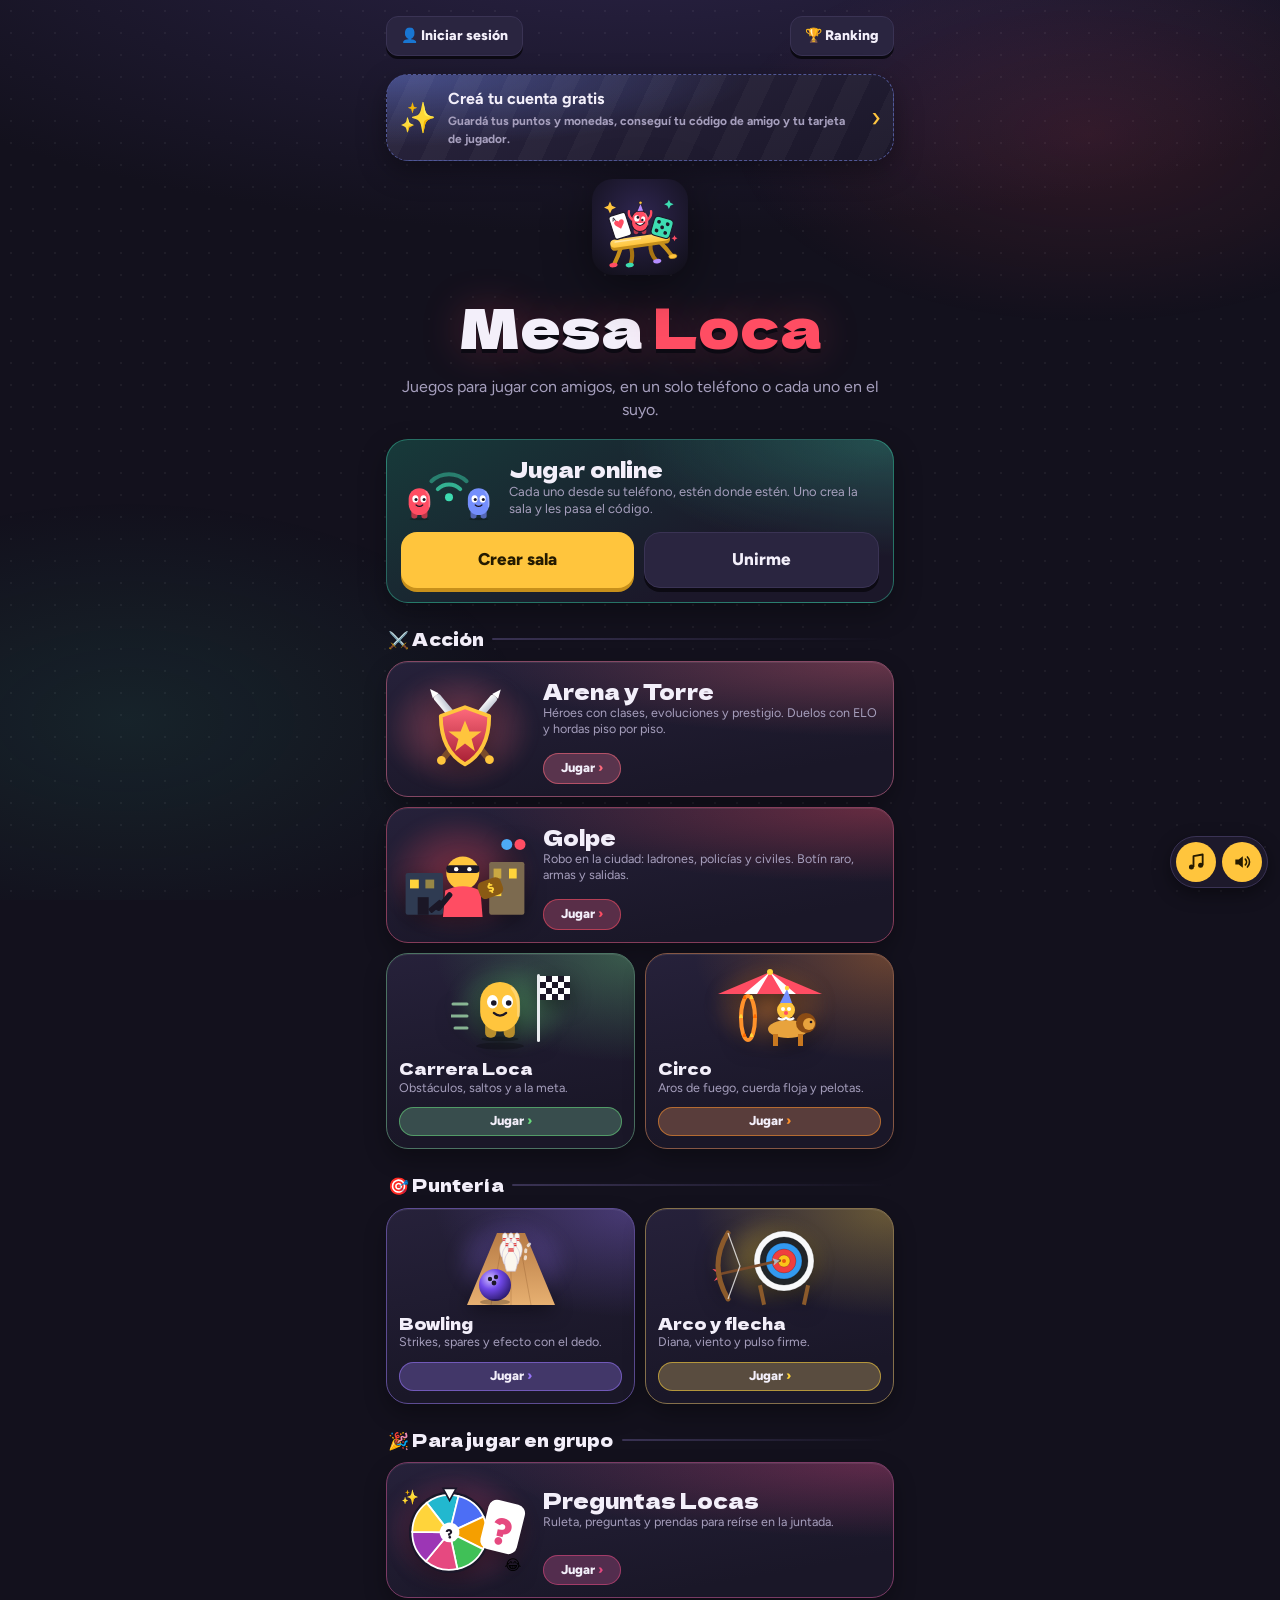
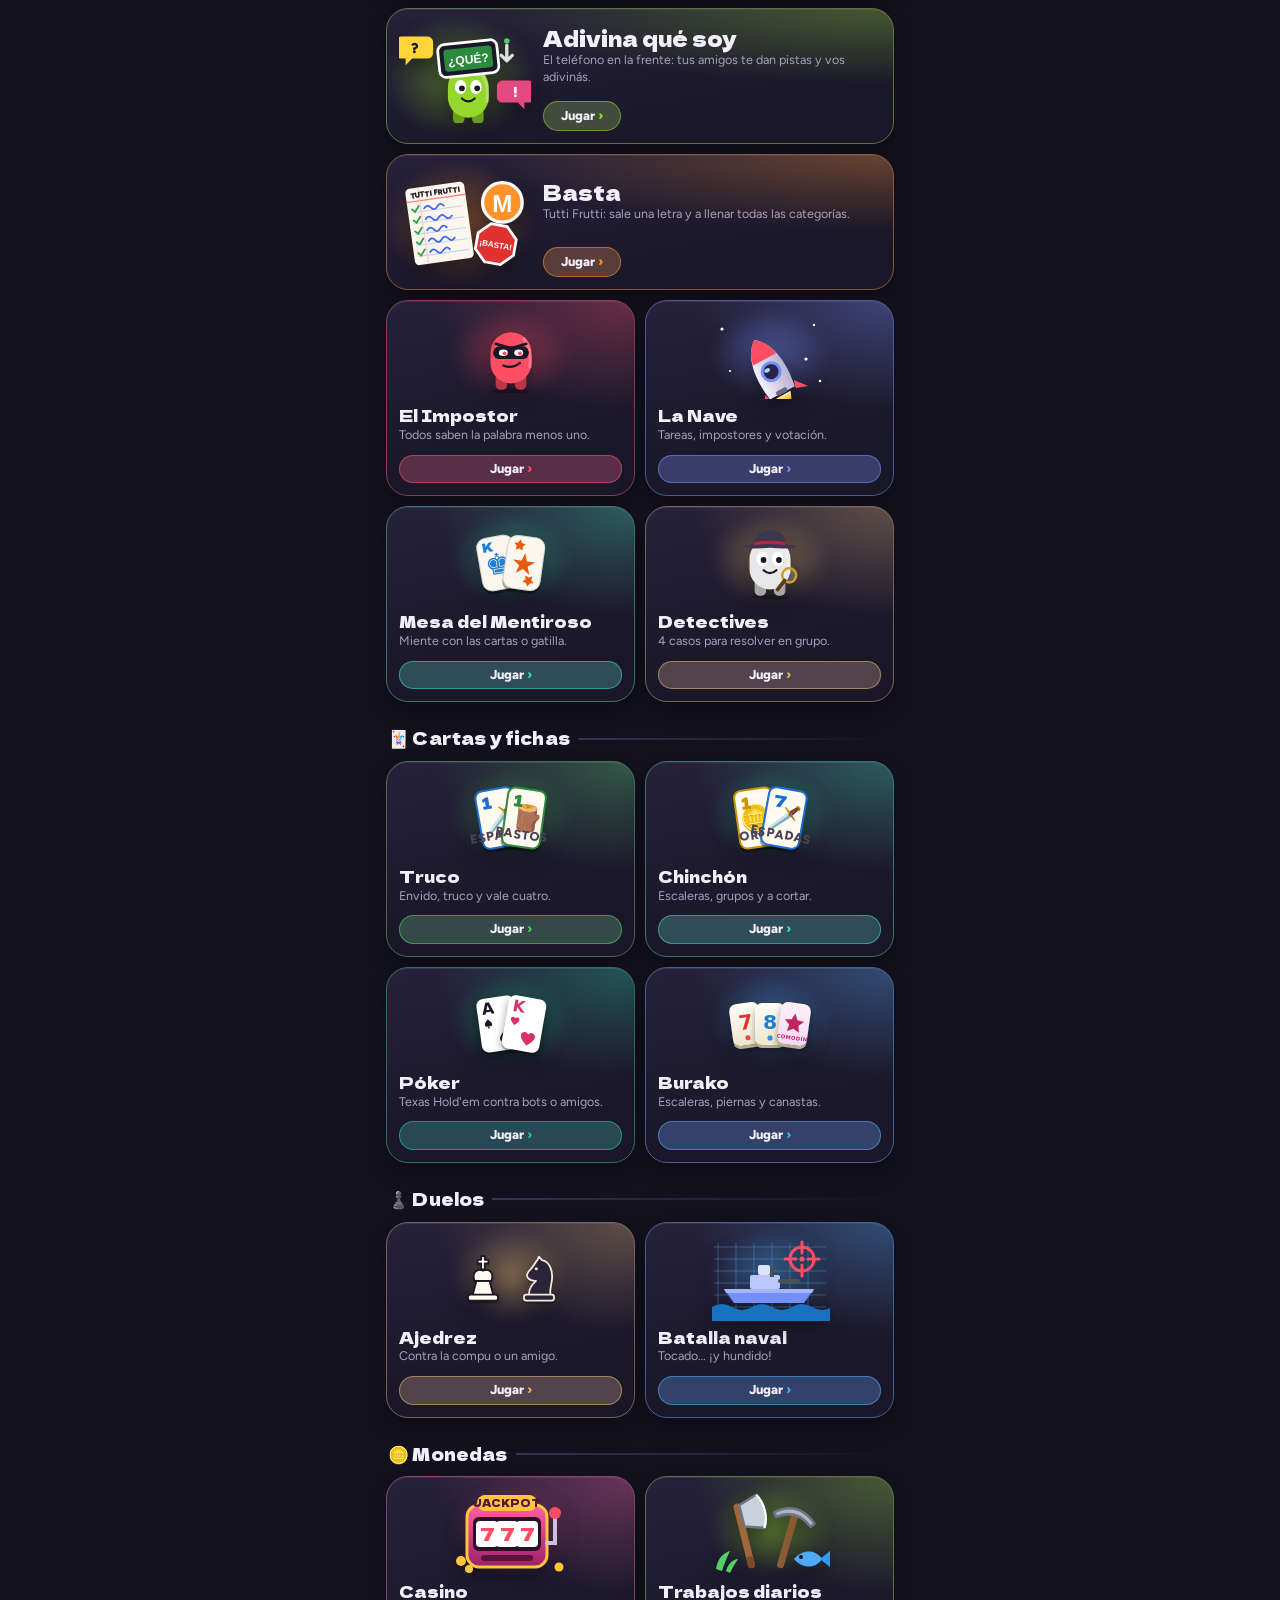
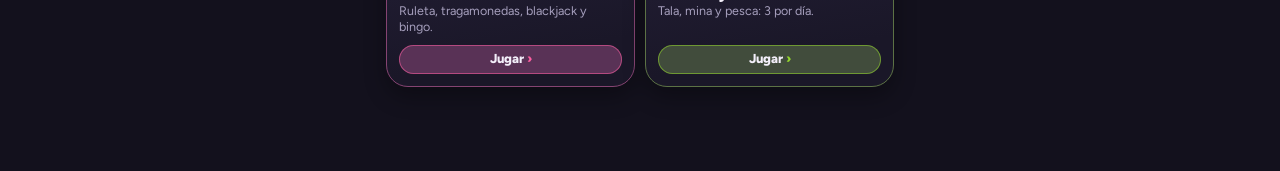
==== index.html @ 7c60718d "Golpe: robo en la ciudad (ladrones, policías y civiles) Nuevo juego de acción visto desde arriba: ci" ====
<!doctype html>
<html lang="es">
<head>
<meta charset="utf-8">
<meta name="viewport" content="width=device-width, initial-scale=1, maximum-scale=1, user-scalable=no, viewport-fit=cover">
<meta name="theme-color" content="#13111d">
<link rel="icon" href="img/icono.svg" type="image/svg+xml">
<link rel="apple-touch-icon" href="img/icono-180.png">
<link rel="manifest" href="manifest.webmanifest">
<meta name="apple-mobile-web-app-capable" content="yes">
<meta name="mobile-web-app-capable" content="yes">
<meta name="apple-mobile-web-app-title" content="Mesa Loca">
<meta name="apple-mobile-web-app-status-bar-style" content="black-translucent">
<meta name="description" content="Mesa Loca: El Impostor, Arena, Chinchón, La Nave, Detectives y más juegos para jugar con amigos en un teléfono o online.">
<meta property="og:title" content="Mesa Loca">
<meta property="og:description" content="Juegos para jugar con amigos, en un teléfono o cada uno en el suyo.">
<meta property="og:image" content="img/logo-vertical.png">
<title>Mesa Loca</title>
<link rel="preconnect" href="https://fonts.googleapis.com">
<link rel="preconnect" href="https://fonts.gstatic.com" crossorigin>
<link rel="stylesheet" href="https://fonts.googleapis.com/css2?family=Dela+Gothic+One&family=Figtree:wght@400;600;800&family=Special+Elite&family=Noto+Color+Emoji&display=swap">
<link rel="stylesheet" href="css/estilo.css?v=2611261">
</head>
<body>
<main class="app" id="app"></main>
<script src="js/vendor/peerjs.min.js?v=2611261"></script>
<script src="js/palabras.js?v=2611261"></script>
<script src="js/arte.js?v=2611261"></script>
<script src="js/menu-arte.js?v=2611261"></script>
<script src="js/app.js?v=2611261"></script>
<script src="js/mente.js?v=2611261"></script>
<script src="js/impostor.js?v=2611261"></script>
<script src="js/mentiroso.js?v=2611261"></script>
<script src="js/casos-data.js?v=2611261"></script>
<script src="js/casos.js?v=2611261"></script>
<script src="js/ajedrez.js?v=2611261"></script>
<script src="js/naval.js?v=2611261"></script>
<script src="js/chinchon.js?v=2611261"></script>
<script src="js/truco.js?v=2611261"></script>
<script src="js/burako.js?v=2611261"></script>
<script src="js/poker.js?v=2611261"></script>
<script src="js/carrera.js?v=2611261"></script>
<script src="js/carrera-pixi.js?v=2611261"></script>
<script src="js/timba.js?v=2611261"></script>
<script src="js/tragamonedas.js?v=2611261"></script>
<script src="js/bingo.js?v=2611261"></script>
<script src="js/blackjack.js?v=2611261"></script>
<script src="js/nave.js?v=2611261"></script>
<script src="js/nave-pixi.js?v=2611261"></script>
<script src="js/tiros.js?v=2611261"></script>
<script src="js/bowling.js?v=2611261"></script>
<script src="js/arco.js?v=2611261"></script>
<script src="js/circo.js?v=2611261"></script>
<script src="js/golpe.js?v=2611261"></script>
<script src="js/golpe-vista.js?v=2611261"></script>
<script src="js/preguntas-data.js?v=2611261"></script>
<script src="js/preguntas.js?v=2611261"></script>
<script src="js/adivina-data.js?v=2611261"></script>
<script src="js/adivina.js?v=2611261"></script>
<script src="js/basta-data.js?v=2611261"></script>
<script src="js/basta.js?v=2611261"></script>
<script src="js/red.js?v=2611261"></script>
<script src="js/bd.js?v=2611261"></script>
<script src="js/cuenta.js?v=2611261"></script>
<script src="js/catalogo.js?v=2611261"></script>
<script src="js/tienda.js?v=2611261"></script>
<script src="js/trabajos.js?v=2611261"></script>
<script src="js/eventos.js?v=2611261"></script>
<script src="js/arena.js?v=2611261"></script>
<script src="js/arena-fx.js?v=2611261"></script>
<script src="js/arena-pixi.js?v=2611261"></script>
<script src="js/heroes.js?v=2611261"></script>
<script src="js/torre.js?v=2611261"></script>
<script src="js/misiones.js?v=2611261"></script>
<script src="js/referidos.js?v=2611261"></script>
<script src="js/social.js?v=2611261"></script>
<script src="js/presencia.js?v=2611261"></script>
<script src="js/avisos.js?v=2611261"></script>
<script src="js/tarjeta.js?v=2611261"></script>
<script src="js/chat.js?v=2611261"></script>
<script src="js/voz.js?v=2611261"></script>
<script src="js/supabase-config.js?v=2611261"></script>
<script src="js/nube.js?v=2611261"></script>
<script src="js/sonido.js?v=2611261"></script>
<script src="js/inicio.js?v=2611261"></script>
</body>
</html>
---- css/estilo.css ----
/* Layout: una columna tipo "mesa de juego" centrada, pensada para el teléfono. Estética nocturna fija (un solo tema a propósito). */
:root {
  --ink: #13111d;
  --card: #1f1b2e;
  --card-2: #2a2540;
  --line: #3a3354;
  --fg: #f3effa;
  --muted: #a69fbd;
  --spot: #ffc53d;
  --spot-ink: #241a00;
  --red: #ff4d63;
  --teal: #3ddcb1;
  --violet: #b48cff;
  --felt: #17372c;
  --felt-line: #2b5a48;
  --paper: #fbf7ee;
  --paper-ink: #1b1726;
  --manila: #ead9a9;
  --manila-ink: #2e2416;
  --cork: #9a6a3c;
  --sello: #c0392b;
  --spot-dark: #c7901b;
  --typewriter: "Special Elite", "Courier New", Courier, monospace;
  --display: "Dela Gothic One", "Arial Black", Impact, "Apple Color Emoji", "Segoe UI Emoji", "Noto Color Emoji", sans-serif;
  --body: "Figtree", system-ui, -apple-system, "Segoe UI", "Apple Color Emoji", "Segoe UI Emoji", "Noto Color Emoji", sans-serif;
  color-scheme: dark;
}
* { box-sizing: border-box; }
[hidden] { display: none !important; }
/* Espacio de la isla dinámica / muesca. En la app instalada el iPhone a veces lo informa en 0 al abrir: --sat-min (js/inicio.js) pone un mínimo */
:root { --sat: max(env(safe-area-inset-top, 0px), var(--sat-min, 0px)); }
html, body { min-height: 100%; }
/* Sin zoom con doble toque (y los toques responden al instante) */
html { touch-action: manipulation; -webkit-text-size-adjust: 100%; text-size-adjust: 100%; }
body {
  margin: 0;
  background: radial-gradient(120% 60% at 50% -10%, #2b2347 0%, var(--ink) 60%) fixed, var(--ink);
  color: var(--fg);
  font-family: var(--body);
  font-size: 16px;
  line-height: 1.45;
  -webkit-tap-highlight-color: transparent;
}
body::before {
  content: ""; position: fixed; inset: 0; z-index: -1; pointer-events: none;
  background:
    radial-gradient(40% 30% at 85% 15%, rgba(255, 77, 99, .12), transparent 70%),
    radial-gradient(45% 35% at 10% 80%, rgba(61, 220, 177, .09), transparent 70%),
    radial-gradient(rgba(255, 255, 255, .05) 1px, transparent 1.4px) 0 0 / 22px 22px;
}
.app.entra > * { animation: entra .35s ease both; }
.app.entra > *:nth-child(2) { animation-delay: .05s; }
@keyframes entra { from { opacity: 0; transform: translateY(10px); } }
.app { max-width: 540px; margin: 0 auto; padding-inline: 16px; padding-top: calc(16px + var(--sat)); padding-bottom: calc(84px + env(safe-area-inset-bottom, 0px)); display: flex; flex-direction: column; gap: 18px; }
header.top { display: flex; align-items: center; justify-content: space-between; gap: 12px; flex-wrap: wrap; }
.logo { display: inline-flex; align-items: center; gap: 8px; font-family: var(--display); font-size: 21px; letter-spacing: .02em; margin: 0; padding: 0; }
.logo img { border-radius: 8px; flex: none; }
.hero-logo { width: 132px; height: 132px; filter: drop-shadow(0 10px 24px rgba(0, 0, 0, .45)); animation: heroSalto 3.2s ease-in-out infinite; }
@keyframes heroSalto { 0%, 100% { transform: translateY(0) rotate(-2deg); } 50% { transform: translateY(-8px) rotate(2deg); } }
@media (prefers-reduced-motion: reduce) { .hero-logo { animation: none; } }
.logo span, .titulo span { color: var(--red); }
.steps { display: flex; gap: 6px; }
.steps i { width: 26px; height: 6px; border-radius: 3px; background: var(--line); }
.steps i.on { background: var(--spot); }
h2 { font-family: var(--display); font-weight: 400; font-size: 27px; line-height: 1.1; margin: 0; text-wrap: balance; }
.sub { color: var(--muted); margin: 6px 0 0; }
.center { text-align: center; }
.label { font-size: 12px; font-weight: 800; letter-spacing: .12em; text-transform: uppercase; color: var(--muted); }
section.screen { display: flex; flex-direction: column; gap: 16px; }
.panel { background: var(--card); border: 1px solid var(--line); border-radius: 18px; padding: 16px; display: flex; flex-direction: column; gap: 12px; }
.panel.center { align-items: center; }
.badge { display: inline-block; font-size: 12px; font-weight: 800; padding: 4px 10px; border-radius: 999px; background: var(--card-2); color: var(--spot); border: 1px solid var(--line); }

button { font: inherit; color: inherit; cursor: pointer; border: 0; background: none; }
button:focus-visible, input:focus-visible, [tabindex]:focus-visible { outline: 3px solid var(--spot); outline-offset: 2px; }
.btn { display: flex; align-items: center; justify-content: center; gap: 8px; min-height: 56px; padding: 0 18px; border-radius: 16px; font-weight: 800; font-size: 17px; background: var(--spot); color: var(--spot-ink); width: 100%; transition: transform .08s ease, opacity .2s; text-align: center; }
.btn { box-shadow: 0 4px 0 var(--spot-dark); }
.btn:active { transform: translateY(3px); box-shadow: 0 1px 0 var(--spot-dark); }
.btn:disabled { opacity: .35; cursor: not-allowed; }
.btn.ghost { background: var(--card-2); color: var(--fg); border: 1px solid var(--line); box-shadow: 0 4px 0 #0c0a13; }
.btn.ghost:active { box-shadow: 0 1px 0 #0c0a13; }
.btn.danger { background: var(--red); color: #fff; box-shadow: 0 4px 0 #a3283a; }
.btn.danger:active { box-shadow: 0 1px 0 #a3283a; }
.btn:disabled { box-shadow: none; transform: none; }
.row { display: flex; gap: 10px; }
.row > * { flex: 1; min-width: 0; }
.linkish { color: var(--spot); font-weight: 700; font-size: 15px; padding: 6px 0; align-self: center; }

/* Inicio */
.hero { align-items: center; text-align: center; gap: 6px; padding-top: 8px; }
.titulo { font-family: var(--display); font-weight: 400; font-size: clamp(40px, 13vw, 64px); line-height: 1; margin: 6px 0 0; text-shadow: 0 4px 0 #0c0a13, 0 0 40px rgba(255, 77, 99, .25); }
.grupo { display: flex; justify-content: center; align-items: flex-end; }
.grupo span { margin: 0 -6px; animation: salto 2.4s ease-in-out infinite; animation-delay: calc(var(--i) * .18s); }
.grupo span:nth-child(3) { transform: scale(1.18); z-index: 1; }
@keyframes salto { 0%, 70%, 100% { translate: 0 0; } 80% { translate: 0 -10px; } }
.juegos { display: flex; flex-direction: column; gap: 14px; }
.juego { display: grid; grid-template-columns: auto 1fr; gap: 6px 14px; align-items: center; background: var(--card); border: 1px solid var(--line); border-radius: 22px; padding: 16px; }
.juego-art { grid-row: span 1; display: flex; align-items: center; justify-content: center; min-width: 76px; }
.juego-txt { min-width: 0; }
.juego-txt h2 { font-size: 22px; }
.juego-txt p { margin: 4px 0 0; color: var(--muted); font-size: 15px; }
.juego-acc { grid-column: 1 / -1; margin-top: 8px; }
.juego { position: relative; overflow: hidden; box-shadow: 0 10px 30px rgba(0, 0, 0, .25); }
.juego:nth-child(1) { background: linear-gradient(140deg, #3a1d2c, var(--card) 60%); border-color: #5a2a3d; }
.juego:nth-child(2) { background: linear-gradient(140deg, var(--felt), var(--card) 65%); border-color: var(--felt-line); }
.juego.detective { background: linear-gradient(140deg, #3b3022, var(--card) 65%); border-color: #5d4a30; }
.juego.detective h2 { font-family: var(--typewriter); font-size: 26px; letter-spacing: .02em; }
.juego.online { grid-template-columns: 1fr; background: linear-gradient(135deg, #2b2347, var(--card)); border-color: #4a3f75; }
.cartas-mini { display: flex; align-items: center; gap: 2px; }
.cartas-mini .carta { width: 38px; height: 54px; font-size: 10px; }
.cartas-mini .carta:first-child { rotate: -10deg; }
.cartas-mini .carta:nth-child(2) { rotate: 8deg; margin-left: -14px; }
.cartas-mini .tambor { margin-left: 4px; }

/* Jugadores */
.add { display: flex; gap: 8px; }
.add input, .campo { flex: none; min-width: 0; height: 52px; border-radius: 14px; border: 1px solid var(--line); background: var(--ink); color: var(--fg); padding: 0 14px; font: inherit; font-size: 17px; width: 100%; }
.add input, .add .campo { flex: 1; }
.campo.codigo { font-family: var(--display); font-size: 28px; letter-spacing: .3em; text-transform: uppercase; text-align: center; }
.campo.enlace { font-size: 13px; height: 40px; color: var(--muted); }
.add button { width: 52px; height: 52px; border-radius: 14px; background: var(--spot); color: var(--spot-ink); font-size: 28px; font-weight: 800; flex: none; }
.players { list-style: none; margin: 0; padding: 0; display: flex; flex-direction: column; gap: 8px; }
.players li { display: flex; align-items: center; gap: 12px; background: var(--card-2); border-radius: 14px; padding: 6px 8px 6px 8px; }
.players .name { flex: 1; min-width: 0; font-weight: 600; overflow-wrap: anywhere; }
.players .x { width: 40px; height: 40px; border-radius: 10px; color: var(--muted); font-size: 22px; }
.av { display: inline-grid; place-items: center; border-radius: 50%; background: var(--ink); overflow: hidden; flex: none; }
.av svg { margin-top: 18%; }
.empty { color: var(--muted); font-size: 15px; margin: 0; }
.headrow { display: flex; justify-content: space-between; align-items: baseline; gap: 12px; }

/* Temas con imagen */
.temas { display: grid; grid-template-columns: repeat(auto-fill, minmax(140px, 1fr)); gap: 8px; }
.tema { display: grid; grid-template-columns: auto 1fr; grid-template-rows: auto auto; column-gap: 10px; align-items: center; text-align: left; padding: 10px 12px; border-radius: 16px; border: 1px solid var(--line); background: var(--card-2); min-width: 0; }
.tema .te { grid-row: span 2; font-size: 30px; line-height: 1; }
.tema .tn { font-weight: 700; font-size: 15px; line-height: 1.15; overflow-wrap: anywhere; }
.tema .c { color: var(--muted); font-size: 12px; font-variant-numeric: tabular-nums; }
.tema[aria-pressed="true"] { background: var(--spot); color: var(--spot-ink); border-color: var(--spot); }
.tema[aria-pressed="true"] .c { color: var(--spot-ink); opacity: .7; }

/* Reglas */
.stepper { display: flex; align-items: center; justify-content: space-between; gap: 12px; }
.stepper .ctl { display: flex; align-items: center; gap: 8px; }
.stepper button { width: 44px; height: 44px; border-radius: 12px; background: var(--card-2); border: 1px solid var(--line); font-size: 22px; font-weight: 800; }
.stepper button:disabled { opacity: .3; }
.stepper output { min-width: 34px; text-align: center; font-family: var(--display); font-size: 26px; font-variant-numeric: tabular-nums; }
.opt { display: flex; align-items: center; gap: 12px; padding: 4px 0; }
.txt { flex: 1; min-width: 0; }
.txt b { display: block; }
.txt small { color: var(--muted); font-size: 14px; display: block; }
.switch { position: relative; width: 54px; height: 32px; border-radius: 16px; background: var(--line); flex: none; transition: background .2s; }
.switch::after { content: ""; position: absolute; top: 4px; left: 4px; width: 24px; height: 24px; border-radius: 50%; background: var(--fg); transition: transform .2s; }
.switch[aria-checked="true"] { background: var(--teal); }
.switch[aria-checked="true"]::after { transform: translateX(22px); }
.seg { display: grid; grid-template-columns: repeat(5, 1fr); gap: 6px; }
.seg button { height: 44px; border-radius: 12px; background: var(--card-2); border: 1px solid var(--line); font-weight: 700; font-size: 14px; }
.seg button[aria-pressed="true"] { background: var(--spot); color: var(--spot-ink); border-color: var(--spot); }
.warn { color: var(--red); font-weight: 600; font-size: 14px; margin: 0; }
.summary { color: var(--muted); font-size: 14px; margin: 0; }
.summary b { color: var(--fg); }

/* Pasar el teléfono y ver el rol */
.stage { display: flex; flex-direction: column; justify-content: center; align-items: stretch; gap: 18px; text-align: center; min-height: 70vh; }
.stage > svg, .stage .pass-art, .stage .tapa { align-self: center; }
.pass-art { animation: salto 2s ease-in-out infinite; }
.passto .who, .who { font-family: var(--display); font-size: clamp(32px, 11vw, 52px); line-height: 1.05; overflow-wrap: anywhere; color: var(--spot); }
.counter { font-variant-numeric: tabular-nums; color: var(--muted); font-weight: 600; }
.tapa { display: flex; flex-direction: column; align-items: center; gap: 10px; padding: 22px; border: 2px dashed var(--line); border-radius: 24px; }
.role-card { border-radius: 26px; padding: 22px 18px 26px; display: flex; flex-direction: column; gap: 8px; align-items: center; border: 2px solid var(--line); background: var(--card); animation: flip .4s ease; position: relative; overflow: hidden; }
.role-card::before { content: ""; position: absolute; inset: 0 0 auto; height: 140px; background: radial-gradient(60% 100% at 50% 0%, color-mix(in srgb, var(--rc, var(--teal)) 30%, transparent), transparent); pointer-events: none; }
@keyframes flip { from { transform: rotateY(80deg); opacity: 0; } to { transform: none; opacity: 1; } }
.role-art { position: relative; animation: aparece .5s .1s ease both; }
@keyframes aparece { from { transform: translateY(12px) scale(.9); opacity: 0; } }
.role-card .tag { font-size: 13px; font-weight: 800; letter-spacing: .14em; text-transform: uppercase; color: var(--rc); }
.role-card .big { font-family: var(--display); font-size: clamp(28px, 9.5vw, 44px); line-height: 1.05; overflow-wrap: anywhere; }
.emo { font-size: 64px; line-height: 1.1; }
.role-card .note, .verdict .note { color: var(--muted); font-size: 15px; max-width: 36ch; }
.role-card .hint { background: var(--card-2); border-radius: 12px; padding: 10px 16px; font-weight: 800; font-size: 20px; }
.role-card.imp { --rc: var(--red); border-color: var(--red); }
.role-card.imp .big { color: var(--red); }
.role-card.civ { --rc: var(--teal); }
.role-card.spc { --rc: var(--violet); border-color: var(--violet); }

/* Debate */
.starter-box { display: flex; align-items: center; justify-content: center; gap: 14px; text-align: left; }
.starter { font-family: var(--display); font-size: clamp(28px, 9vw, 42px); color: var(--spot); line-height: 1.05; overflow-wrap: anywhere; }
.ronda { display: flex; flex-wrap: wrap; justify-content: center; gap: 6px; }
.clock { font-family: var(--display); font-size: clamp(64px, 24vw, 108px); line-height: 1; font-variant-numeric: tabular-nums; letter-spacing: .02em; }
.clock.low { color: var(--red); animation: pulse 1s infinite; }
.clock.done { color: var(--red); }
@keyframes pulse { 50% { opacity: .45; } }
.bar { height: 8px; border-radius: 4px; background: var(--card-2); overflow: hidden; margin-top: 12px; }
.bar i { display: block; height: 100%; background: var(--spot); transition: width .25s linear; }

/* Votación y final */
.vote { list-style: none; margin: 0; padding: 0; display: grid; grid-template-columns: repeat(2, minmax(0, 1fr)); gap: 8px; }
.vote button { width: 100%; min-height: 60px; border-radius: 14px; background: var(--card-2); border: 2px solid var(--line); font-weight: 700; padding: 8px; display: flex; align-items: center; gap: 8px; text-align: left; overflow-wrap: anywhere; position: relative; }
.vote button span { min-width: 0; }
.vote button.out { opacity: .4; text-decoration: line-through; cursor: default; }
.vote button.sel { border-color: var(--spot); background: color-mix(in srgb, var(--spot) 18%, var(--card-2)); }
.vote button:disabled:not(.out) { cursor: default; }
.vote small.ok { position: absolute; top: 4px; right: 8px; font-size: 11px; color: var(--teal); }
.verdict { border-radius: 20px; padding: 18px; text-align: center; display: flex; flex-direction: column; align-items: center; gap: 8px; border: 2px solid var(--line); background: var(--card); animation: aparece .4s ease; }
.verdict .big { font-family: var(--display); font-size: 26px; line-height: 1.1; overflow-wrap: anywhere; }
.verdict.bad { border-color: var(--red); } .verdict.bad .big { color: var(--red); }
.verdict.good { border-color: var(--teal); } .verdict.good .big { color: var(--teal); }
.verdict.spc { border-color: var(--violet); } .verdict.spc .big { color: var(--violet); }
.reveal-list { list-style: none; margin: 0; padding: 0; display: flex; flex-direction: column; gap: 6px; width: 100%; }
.reveal-list li { display: flex; align-items: center; gap: 10px; padding: 6px 12px 6px 6px; border-radius: 12px; background: var(--card-2); }
.reveal-list .nm { flex: 1; font-weight: 700; min-width: 0; overflow-wrap: anywhere; }
.r-imp { color: var(--red); font-weight: 800; } .r-civ { color: var(--teal); font-weight: 700; } .r-spc { color: var(--violet); font-weight: 800; text-align: right; }
.secret { font-family: var(--display); font-size: 30px; color: var(--spot); overflow-wrap: anywhere; text-align: center; }
.confirm { display: flex; flex-direction: column; gap: 10px; }

/* Cartas */
.carta { --cc: #2b2540; position: relative; display: inline-flex; flex-direction: column; align-items: center; justify-content: center; width: 64px; height: 92px; border-radius: 10px; background: var(--paper); color: var(--cc); box-shadow: 0 3px 0 rgba(0,0,0,.35), 0 0 0 1px rgba(0,0,0,.15) inset; font-size: 12px; flex: none; transition: transform .15s ease, box-shadow .15s ease; user-select: none; }
.carta .esq { position: absolute; top: 4px; left: 6px; font-family: var(--display); font-size: 1.25em; line-height: 1; }
.carta .esq.b { top: auto; left: auto; bottom: 4px; right: 6px; rotate: 180deg; }
.carta .cen { font-size: 2.9em; line-height: 1; }
.carta .nom { font-weight: 800; font-size: .8em; text-transform: uppercase; letter-spacing: .06em; color: var(--paper-ink); opacity: .7; }
.carta.dorso { background: #7a1f2f; padding: 5px; }
.carta .dorso-in { width: 100%; height: 100%; border-radius: 6px; border: 2px solid #f2c46d; background: repeating-linear-gradient(45deg, #9b2a3e 0 6px, #7a1f2f 6px 12px); }
.carta.chica { width: 46px; height: 66px; font-size: 9px; }
.carta.chica .nom, .cartas-mini .nom, .pila .carta:not(.voltea) .nom { display: none; }
.carta.toca { cursor: pointer; }
.carta.sel { transform: translateY(-14px); box-shadow: 0 0 0 3px var(--spot), 0 10px 18px rgba(0,0,0,.4); }
.carta.voltea { animation: voltea .6s ease both; animation-delay: calc(var(--k, 0) * .18s); }
@keyframes voltea { from { transform: rotateY(90deg) scale(.9); } to { transform: none; } }
.carta.mala { box-shadow: 0 0 0 3px var(--red), 0 3px 0 rgba(0,0,0,.35); }

/* Mesa del Mentiroso */
.mesa-banner { display: flex; align-items: center; gap: 14px; padding: 14px; border-radius: 18px; background: var(--felt); border: 1px solid var(--felt-line); }
.mesa-t { font-family: var(--display); font-size: 24px; line-height: 1.1; }
.mesa-banner .sub { display: block; margin: 2px 0 0; font-size: 13px; color: #a9cfc0; }
.mesa-jug { display: grid; grid-template-columns: repeat(auto-fill, minmax(92px, 1fr)); gap: 8px; }
.mj { display: flex; flex-direction: column; align-items: center; gap: 2px; padding: 8px 4px; border-radius: 14px; background: var(--card); border: 2px solid var(--line); text-align: center; min-width: 0; }
.mj.turno { border-color: var(--spot); box-shadow: 0 0 18px color-mix(in srgb, var(--spot) 35%, transparent); }
.mj.muerto { opacity: .45; }
.mj-n { font-weight: 700; font-size: 14px; overflow-wrap: anywhere; line-height: 1.15; }
.mj-d { font-size: 12px; color: var(--muted); font-variant-numeric: tabular-nums; }
.ultima { display: flex; align-items: center; gap: 14px; padding: 12px 14px; border-radius: 16px; background: var(--felt); border: 1px solid var(--felt-line); }
.ultima p { margin: 0; min-width: 0; }
.pila { display: flex; flex: none; }
.pila .carta { width: 40px; height: 58px; margin-left: -18px; rotate: calc((var(--k) - 1) * 8deg); }
.pila .carta:first-child { margin-left: 0; }
.pila.abierta { justify-content: center; gap: 10px; padding: 18px 0 6px; }
.pila.abierta .carta { width: 80px; height: 114px; font-size: 15px; margin: 0; rotate: none; }
.mano-panel { background: var(--felt); border-color: var(--felt-line); }
.mano { display: flex; flex-wrap: wrap; justify-content: center; gap: 8px; padding-top: 16px; min-height: 108px; }
.acusa { text-align: center; font-size: 18px; }
/* Mentiroso: cualquiera acusa, cartas del Diablo y del Ángel */
.acusa .lie-fuera { display: block; margin-top: 2px; color: var(--spot); font-size: 13px; }
.ultima.lie-reta { border-color: var(--red); }
.lie-ult { min-width: 0; flex: 1; display: flex; flex-direction: column; gap: 8px; }
.lie-acusar { display: flex; flex-wrap: wrap; gap: 6px; }
.lie-acusar .btn { padding: 10px 14px; font-size: 15px; width: auto; flex: 1 1 auto; }
.lie-acusar .btn small { font-weight: 600; opacity: .85; }
.carta.lie-esp .nom { color: inherit; opacity: .9; }
.carta.lie-esp .cen { font-size: 2.4em; }
.carta.lie-esp.diablo { color: #ffd166; background: radial-gradient(circle at 50% 40%, #b3263a, #5a0f1c 75%); box-shadow: 0 3px 0 rgba(0,0,0,.35), 0 0 0 2px #ffd166 inset; }
.carta.lie-esp.angel { color: #9a6b00; background: radial-gradient(circle at 50% 35%, #fffdf3, #f6e3a6 80%); box-shadow: 0 3px 0 rgba(0,0,0,.35), 0 0 0 2px #e0b84a inset; }
.carta.lie-esp.sel { box-shadow: 0 0 0 3px var(--spot), 0 10px 18px rgba(0,0,0,.4); }
.carta.lie-esp.mala { box-shadow: 0 0 0 3px var(--red), 0 0 0 2px #ffd166 inset, 0 0 22px rgba(255,77,99,.6); }
.verdict.lie-diablo { border-color: #c92a2a; background: color-mix(in srgb, #c92a2a 16%, var(--card)); } .verdict.lie-diablo .big { color: #ff6b6b; }
.verdict.lie-angel { border-color: #e0b84a; background: color-mix(in srgb, #e0b84a 12%, var(--card)); } .verdict.lie-angel .big { color: #ffd98a; }
.lie-tiros { display: grid; grid-template-columns: repeat(auto-fill, minmax(90px, 1fr)); gap: 8px; width: 100%; }
.lie-tiro { display: flex; flex-direction: column; align-items: center; gap: 2px; padding: 8px 4px; border-radius: 14px; border: 2px solid var(--line); text-align: center; min-width: 0; }
.lie-tiro.bang { border-color: var(--red); } .lie-tiro.bang .mj-d { color: var(--red); }
.lie-tiro.salva { border-color: var(--teal); }
.lie-reglas ul { margin: 10px 0 0; padding-left: 18px; display: flex; flex-direction: column; gap: 8px; font-size: 14px; color: var(--muted); }
.lie-reglas li b { color: var(--fg); }
.lie-reglas li .carta { vertical-align: middle; width: 30px; height: 44px; font-size: 7px; margin-right: 4px; }
.lie-reglas li .carta .nom, .lie-reglas li .carta .esq { display: none; }
.ruleta { display: flex; flex-direction: column; align-items: center; gap: 12px; padding: 18px; border-radius: 20px; background: var(--card); border: 1px solid var(--line); width: 100%; }
.tambor.gira { animation: gira 1s cubic-bezier(.2,.7,.3,1) both; }
@keyframes gira { from { rotate: -720deg; } to { rotate: 0deg; } }
.resultado { display: flex; flex-direction: column; align-items: center; gap: 6px; text-align: center; animation: aparece .3s 1s ease both; }
.resultado p { margin: 0; }
.pum { font-family: var(--display); font-size: 54px; color: var(--red); line-height: 1; }
.clic { font-family: var(--display); font-size: 40px; color: var(--muted); line-height: 1; }
.ruleta.bang { animation: sacudida .5s 1s ease both; }
@keyframes sacudida { 0%, 100% { translate: 0; background: var(--card); } 20% { translate: -8px 0; background: #4a1420; } 40% { translate: 8px 0; } 60% { translate: -5px 0; } 80% { translate: 4px 0; } }

/* Online */
.sala-chip { display: flex; align-items: center; gap: 10px; font-size: 14px; color: var(--muted); background: var(--card); border: 1px solid var(--line); border-radius: 999px; padding: 2px 6px 2px 12px; }
.sala-chip b { color: var(--spot); letter-spacing: .1em; }
.codigo-big { font-family: var(--display); font-size: clamp(48px, 18vw, 72px); letter-spacing: .18em; color: var(--spot); line-height: 1; padding-left: .18em; }
.codigo-box .row { width: 100%; }
.elige { display: grid; grid-template-columns: repeat(auto-fit, minmax(100px, 1fr)); gap: 8px; }
.elige-j { display: flex; flex-direction: column; align-items: center; gap: 4px; padding: 12px 8px; border-radius: 16px; background: var(--card-2); border: 2px solid var(--line); text-align: center; min-height: 140px; justify-content: center; }
.elige-j[aria-pressed="true"] { border-color: var(--spot); background: color-mix(in srgb, var(--spot) 14%, var(--card-2)); }
.elige-j:disabled { cursor: default; }
.elige-j small { color: var(--muted); font-size: 12px; }
.cargando .grupo { opacity: .9; }

/* ---------- Detectives ---------- */
.casos h2 { text-wrap: balance; }
.caso-head { display: flex; align-items: center; gap: 12px; padding: 10px 12px; border-radius: 16px; background: linear-gradient(120deg, #3b3022, var(--card)); border: 1px solid #5d4a30; }
.caso-emo { font-size: 30px; width: 48px; height: 48px; display: grid; place-items: center; border-radius: 12px; background: var(--manila); flex: none; box-shadow: 0 3px 0 #a8935c; }
.caso-ht { flex: 1; min-width: 0; }
.caso-ht .label { display: block; white-space: nowrap; overflow: hidden; text-overflow: ellipsis; }
.caso-t { font-family: var(--typewriter); font-size: 19px; line-height: 1.15; overflow-wrap: anywhere; }
.actos { display: flex; gap: 5px; flex: none; }
.acto-dot { width: 10px; height: 10px; border-radius: 50%; background: var(--line); }
.acto-dot.hecho { background: var(--teal); }
.acto-dot.ahora { background: var(--spot); box-shadow: 0 0 0 3px rgba(255, 197, 61, .3); }

.expediente { position: relative; background: var(--manila); color: var(--manila-ink); border-radius: 6px 18px 18px 18px; padding: 22px 18px 18px; font-family: var(--typewriter); font-size: 16.5px; line-height: 1.55;
  background-image: repeating-linear-gradient(transparent 0 27px, rgba(46, 36, 22, .08) 27px 28px); box-shadow: 0 12px 30px rgba(0, 0, 0, .35); }
.expediente::before { content: ""; position: absolute; top: -12px; left: 0; width: 120px; height: 14px; background: var(--manila); border-radius: 8px 8px 0 0; }
.expediente .label { color: #7a6544; display: block; padding-right: 120px; }
.expediente.chico .label { padding-right: 0; }
.expediente p { margin: 10px 0 0; }
.exp-t { font-family: var(--typewriter); font-size: 28px; color: var(--manila-ink); margin-top: 4px; padding-right: 92px; }
.expediente.chico { font-size: 15px; }
.sello { position: absolute; top: 18px; right: 12px; rotate: 12deg; border: 3px solid var(--sello); color: var(--sello); font-family: var(--typewriter); text-transform: uppercase; font-size: 13px; padding: 2px 8px; border-radius: 4px; opacity: .85; letter-spacing: .08em; }

.fichas { display: grid; grid-template-columns: repeat(2, minmax(0, 1fr)); gap: 14px 10px; }
.ficha { display: flex; flex-direction: column; gap: 6px; min-width: 0; }
.ficha-txt p { margin: 0; font-size: 14px; color: var(--muted); }
.ficha-txt .motivo { margin-top: 4px; color: var(--fg); font-size: 13px; }
.ficha-txt .motivo span { color: var(--spot); font-weight: 800; text-transform: uppercase; font-size: 11px; letter-spacing: .1em; }
.polaroid { margin: 0; background: #fbfaf6; padding: 8px 8px 10px; border-radius: 4px; rotate: var(--r, 0deg); box-shadow: 0 8px 18px rgba(0, 0, 0, .35); color: #222; text-align: center; transition: rotate .2s, transform .2s; }
.polaroid > svg { display: block; width: 100%; height: auto; background: radial-gradient(circle at 50% 35%, #4a4166, #1f1b2e 75%); padding-top: 8px; }
.polaroid figcaption { display: flex; flex-direction: column; padding-top: 6px; font-family: var(--typewriter); line-height: 1.15; }
.polaroid figcaption b { font-size: 15px; overflow-wrap: anywhere; }
.polaroid figcaption small { font-size: 12px; color: #6b6372; }
.polaroid.grande { width: min(200px, 60%); align-self: center; }

.corcho { position: relative; padding: 30px 12px 14px; border-radius: 14px; border: 6px solid #5c3b1e;
  background: radial-gradient(rgba(0, 0, 0, .18) 1.5px, transparent 2px) 0 0 / 9px 9px, radial-gradient(rgba(255, 255, 255, .08) 1px, transparent 1.5px) 4px 5px / 13px 13px, var(--cork); box-shadow: inset 0 0 30px rgba(0, 0, 0, .35); }
.corcho-t { position: absolute; top: 6px; left: 12px; font-size: 11px; font-weight: 800; letter-spacing: .14em; text-transform: uppercase; color: #ffe8c2; text-shadow: 0 1px 0 rgba(0, 0, 0, .4); }
.notas { display: grid; grid-template-columns: repeat(auto-fill, minmax(220px, 1fr)); gap: 14px; }
.nota { position: relative; background: #fffaf0; color: #2b2416; padding: 16px 14px 14px; border-radius: 3px; box-shadow: 0 6px 14px rgba(0, 0, 0, .3); rotate: -.8deg; min-width: 0; }
.nota:nth-child(even) { rotate: .9deg; }
.nota::before { content: ""; position: absolute; top: -8px; left: 50%; translate: -50% 0; width: 70px; height: 18px; background: rgba(255, 236, 160, .75); rotate: -3deg; box-shadow: 0 1px 2px rgba(0, 0, 0, .2); }
.nota h4 { margin: 4px 0 4px; font-family: var(--typewriter); font-size: 18px; line-height: 1.2; }
.nota p { margin: 0; font-size: 15px; line-height: 1.5; }
.nota-tipo { font-size: 11px; font-weight: 800; letter-spacing: .12em; text-transform: uppercase; color: #8a6a2c; }
.nota.t-testimonio { background: #f2f7ff; } .nota.t-testimonio .nota-tipo { color: #2f5fa8; }
.nota.t-documento { background: #f7f3e8; } .nota.t-documento .nota-tipo { color: #6b5a3a; }
.nota.t-prueba .nota-tipo { color: #b3392b; }
.nota.nueva { animation: pega .5s ease both; box-shadow: 0 0 0 3px var(--spot), 0 6px 14px rgba(0, 0, 0, .3); }
@keyframes pega { from { transform: translateY(-14px) scale(1.04); opacity: 0; } }
.nota.soplon { background: #3a1820; color: #ffe3e7; }
.nota.soplon .nota-tipo { color: #ff8a9a; }
.nota.vacia { background: var(--card-2); color: var(--muted); }
.nota.vacia h4 { color: var(--fg); }
.compactas { grid-template-columns: repeat(auto-fill, minmax(180px, 1fr)); gap: 10px; }
.compactas .nota { padding: 12px 10px 10px; }
.compactas .nota h4 { font-size: 15px; } .compactas .nota p { font-size: 13px; }

.btn.lugar { min-height: 64px; font-size: 15px; line-height: 1.2; padding: 8px 12px; }
.lugares { margin: 0; padding: 0; list-style: none; display: flex; flex-direction: column; gap: 6px; font-weight: 700; }
details.panel > summary { cursor: pointer; list-style: none; display: flex; justify-content: space-between; align-items: center; }
details.panel > summary::after { content: "+"; font-size: 20px; color: var(--spot); }
details.panel[open] > summary::after { content: "−"; }
details.panel > summary::-webkit-details-marker { display: none; }
.chips-j { display: flex; flex-wrap: wrap; gap: 8px; }
.chip-j { display: inline-flex; align-items: center; gap: 8px; padding: 4px 12px 4px 4px; border-radius: 999px; background: var(--card-2); border: 1px solid var(--line); font-weight: 700; font-size: 14px; }

.acusables { display: grid; grid-template-columns: repeat(2, minmax(0, 1fr)); gap: 16px 12px; padding: 4px; }
.acusable { padding: 0; border-radius: 6px; }
.acusable .polaroid { transition: rotate .2s, transform .2s, box-shadow .2s; }
.acusable.sel .polaroid { rotate: 0deg; transform: scale(1.04); box-shadow: 0 0 0 4px var(--red), 0 12px 24px rgba(0, 0, 0, .45); }
.acusable:disabled { cursor: default; }

.final-caso { position: relative; display: flex; flex-direction: column; align-items: center; gap: 12px; text-align: center; padding: 26px 18px 20px; border-radius: 20px; background: var(--card); border: 2px solid var(--line); overflow: hidden; }
.final-caso.bien { border-color: var(--teal); }
.final-caso.mal { border-color: var(--red); }
.sello-final { font-family: var(--typewriter); text-transform: uppercase; font-size: clamp(22px, 7vw, 30px); padding: 4px 14px; border: 4px solid currentColor; border-radius: 6px; rotate: -6deg; letter-spacing: .06em; animation: sella .5s .2s cubic-bezier(.3, 1.6, .5, 1) both; }
.final-caso.bien .sello-final { color: var(--teal); }
.final-caso.mal .sello-final { color: var(--red); }
@keyframes sella { from { transform: scale(2.4); opacity: 0; } }
.final-txt { margin: 0; font-family: var(--typewriter); font-size: 17px; line-height: 1.55; max-width: 40ch; }
.culpable-real { display: flex; align-items: center; gap: 14px; }
.culpable-real .polaroid { width: 120px; flex: none; }
.culpable-real p { margin: 0; }

.casos-lista { display: flex; flex-direction: column; gap: 16px; padding-top: 10px; }
.caso-card { position: relative; display: flex; align-items: center; gap: 14px; text-align: left; padding: 16px 14px; border-radius: 4px 14px 14px 14px; background: var(--manila); color: var(--manila-ink); box-shadow: 0 5px 0 #a8935c; transition: transform .15s; }
.caso-card::before { content: ""; position: absolute; top: -10px; left: 0; width: 90px; height: 12px; background: var(--manila); border-radius: 8px 8px 0 0; }
.caso-card[aria-pressed="true"] { outline: 3px solid var(--spot); outline-offset: 3px; transform: translateY(-2px); }
.caso-card .caso-emo { background: #fff6dc; box-shadow: none; }
.caso-info { display: flex; flex-direction: column; gap: 2px; min-width: 0; }
.caso-info b { font-family: var(--typewriter); font-size: 19px; line-height: 1.15; }
.caso-info small { font-size: 14px; color: #5a4b33; }
.dif { font-size: 13px; display: flex; align-items: center; gap: 8px; }
.dif .off { opacity: .25; }
.dif em { font-style: normal; font-size: 11px; font-weight: 800; color: #fff; background: #2f9e44; padding: 2px 8px; border-radius: 999px; text-transform: uppercase; letter-spacing: .08em; }

/* Controles de sonido */
.audio-ctl { position: fixed; right: 12px; bottom: calc(12px + env(safe-area-inset-bottom, 0px)); z-index: 20; display: flex; gap: 6px; padding: 5px; border-radius: 999px; background: rgba(31, 27, 46, .88); border: 1px solid var(--line); backdrop-filter: blur(6px); box-shadow: 0 6px 18px rgba(0, 0, 0, .4); }
.audio-ctl button { width: 40px; height: 40px; border-radius: 50%; display: grid; place-items: center; color: var(--muted); background: var(--card-2); }
.audio-ctl button[aria-pressed="true"] { color: var(--spot-ink); background: var(--spot); }

/* ---------- Cuentas, perfil y ranking ---------- */
.btn.google { background: #fff; color: #1f1f1f; box-shadow: 0 4px 0 #b9b6c4; gap: 12px; }
.btn.google:active { box-shadow: 0 1px 0 #b9b6c4; }
.mail-form { display: flex; flex-direction: column; gap: 6px; margin-top: 4px; }
.mail-form .add .btn.chico { height: 52px; }
.google-box { border-color: #4a3f75; background: linear-gradient(135deg, #2b2347, var(--card)); }
.cuenta-tipo { color: var(--muted); font-size: 12px; overflow-wrap: anywhere; }
.tabs.dos { grid-template-columns: 1fr 1fr; }
.barra-cuenta { display: flex; justify-content: space-between; align-items: center; gap: 8px; }
.btn.chico { min-height: 40px; width: auto; font-size: 14px; padding: 0 14px; border-radius: 12px; box-shadow: 0 3px 0 #0c0a13; }
.yo-chip { display: flex; align-items: center; gap: 8px; padding: 3px 14px 3px 4px; border-radius: 999px; background: var(--card); border: 1px solid var(--line); text-align: left; min-width: 0; }
.yo-chip svg { background: var(--ink); border-radius: 50%; padding-top: 4px; flex: none; }
.yo-chip span { display: flex; flex-direction: column; line-height: 1.15; min-width: 0; }
.yo-chip b { overflow: hidden; text-overflow: ellipsis; white-space: nowrap; }
.yo-chip small { color: var(--spot); font-size: 12px; font-weight: 700; }
.players .suma { display: block; font-size: 11px; color: var(--spot); font-weight: 700; }

.perfiles { display: grid; grid-template-columns: repeat(auto-fill, minmax(140px, 1fr)); gap: 10px; }
.perfil-op { display: flex; flex-direction: column; align-items: center; gap: 4px; padding: 14px 8px; border-radius: 18px; background: var(--card); border: 2px solid var(--line); min-width: 0; }
.perfil-op b { overflow-wrap: anywhere; }
.perfil-op small { color: var(--muted); font-size: 12px; }
.perfil-op.nuevo { border-style: dashed; justify-content: center; }
.perfil-op .mas { width: 70px; height: 78px; display: grid; place-items: center; font-size: 44px; color: var(--spot); }
.login-sel { display: flex; flex-direction: column; align-items: center; gap: 14px; }
.pin-dots { display: flex; gap: 14px; }
.pin-dots i { width: 16px; height: 16px; border-radius: 50%; border: 2px solid var(--muted); }
.pin-dots i.on { background: var(--spot); border-color: var(--spot); }
.pin-dots.error { animation: sacude .35s; }
.pin-dots.error i { border-color: var(--red); }
@keyframes sacude { 25% { translate: -8px 0; } 75% { translate: 8px 0; } }
.pinpad { display: grid; grid-template-columns: repeat(3, 72px); gap: 12px; }
.pinpad button { height: 64px; border-radius: 50%; background: var(--card-2); border: 1px solid var(--line); font-family: var(--display); font-size: 24px; box-shadow: 0 3px 0 #0c0a13; }
.pinpad button:active { translate: 0 2px; box-shadow: none; }

.editor-look { display: grid; grid-template-columns: auto 1fr; gap: 14px; align-items: start; }
.look-prev { padding: 10px; border-radius: 18px; background: radial-gradient(circle at 50% 40%, #4a4166, var(--ink) 75%); position: sticky; top: 8px; }
.look-ops { display: flex; flex-direction: column; gap: 8px; min-width: 0; }
.swatches { display: flex; flex-wrap: wrap; gap: 8px; }
.sw { width: 32px; height: 32px; border-radius: 50%; background: var(--c); border: 3px solid transparent; box-shadow: 0 0 0 1px var(--line); }
.sw[aria-pressed="true"] { border-color: var(--fg); }
.acc-ops { display: flex; flex-wrap: wrap; gap: 6px; }
.acc-op { display: flex; flex-direction: column; align-items: center; gap: 2px; width: 62px; padding: 6px 2px 4px; border-radius: 12px; background: var(--card-2); border: 2px solid var(--line); }
.acc-op small { font-size: 10px; color: var(--muted); line-height: 1.1; text-align: center; }
.acc-op[aria-pressed="true"] { border-color: var(--spot); }
@media (max-width: 420px) { .editor-look { grid-template-columns: 1fr; justify-items: center; } .look-prev { position: static; } }

.perfil-head { display: flex; align-items: center; gap: 16px; }
.perfil-art { position: relative; padding: 8px; border-radius: 22px; background: radial-gradient(circle at 50% 40%, #4a4166, var(--ink) 75%); border: 1px solid var(--line); flex: none; }
.perfil-art .editar-tag { position: absolute; z-index: 3; bottom: 6px; left: 50%; translate: -50% 0; font-size: 11px; font-weight: 800; background: var(--spot); color: var(--spot-ink); padding: 2px 8px; border-radius: 999px; }
.perfil-info { display: flex; flex-direction: column; gap: 6px; min-width: 0; }
.perfil-info h2 { overflow-wrap: anywhere; }
.nivel { font-weight: 800; color: var(--spot); }
.xp { height: 10px; border-radius: 5px; background: var(--card-2); overflow: hidden; }
.xp i { display: block; height: 100%; background: linear-gradient(90deg, var(--spot), var(--red)); border-radius: 5px; }
.stats-row { display: grid; grid-template-columns: repeat(4, minmax(0, 1fr)); gap: 8px; }
.stat { display: flex; flex-direction: column; align-items: center; padding: 10px 4px; border-radius: 14px; background: var(--card); border: 1px solid var(--line); }
.stat b { font-family: var(--display); font-size: 22px; font-variant-numeric: tabular-nums; }
.stat small { color: var(--muted); font-size: 12px; }
.juego-stats { display: flex; flex-direction: column; gap: 10px; }
.juego-stats > div { display: flex; flex-direction: column; padding: 10px 12px; border-radius: 12px; background: var(--card-2); }
.juego-stats span { font-size: 14px; color: var(--fg); }
.juego-stats small { font-size: 12px; color: var(--muted); }
.logros { display: grid; grid-template-columns: repeat(auto-fill, minmax(140px, 1fr)); gap: 8px; }
.logro { display: flex; flex-direction: column; gap: 2px; padding: 10px; border-radius: 14px; background: var(--card-2); border: 1px solid var(--line); opacity: .55; }
.logro.on { opacity: 1; border-color: var(--spot); background: color-mix(in srgb, var(--spot) 10%, var(--card-2)); }
.l-ic { font-size: 26px; }
.logro b { font-size: 14px; line-height: 1.2; }
.logro small { font-size: 12px; color: var(--muted); line-height: 1.3; }
.historial { list-style: none; margin: 0; padding: 0; display: flex; flex-direction: column; gap: 6px; }
.historial li { display: grid; grid-template-columns: 52px 1fr auto auto; gap: 8px; align-items: center; padding: 8px 10px; border-radius: 10px; background: var(--card-2); font-size: 14px; }
.historial li span { color: var(--muted); font-size: 12px; }
.historial em { font-style: normal; font-size: 12px; font-weight: 800; }
.historial li.g em { color: var(--teal); } .historial li.p em { color: var(--muted); }
.historial li.s em { color: var(--spot); opacity: .8; }
.historial strong { color: var(--spot); font-variant-numeric: tabular-nums; }
label.btn { cursor: pointer; }

.tabs { display: grid; grid-template-columns: repeat(4, minmax(0, 1fr)); gap: 4px; padding: 4px; border-radius: 14px; background: var(--card); border: 1px solid var(--line); }
.tabs button { padding: 10px 2px; border-radius: 10px; font-weight: 700; font-size: 13px; color: var(--muted); }
.tabs button[aria-pressed="true"] { background: var(--spot); color: var(--spot-ink); }
.podio { display: flex; justify-content: center; align-items: flex-end; gap: 8px; padding-top: 18px; }
.podio-p { position: relative; display: flex; flex-direction: column; align-items: center; width: 31%; min-width: 0; text-align: center; animation: aparece .5s ease both; }
.podio-p.p1 { animation-delay: .25s; } .podio-p.p2 { animation-delay: .1s; }
.podio-p b { font-size: 14px; overflow-wrap: anywhere; line-height: 1.15; }
.podio-p small { color: var(--spot); font-weight: 700; font-size: 12px; }
.corona { position: absolute; top: -22px; font-size: 26px; animation: salto 2s ease-in-out infinite; }
.escalon { width: 100%; margin-top: 6px; display: grid; place-items: center; font-family: var(--display); font-size: 28px; border-radius: 12px 12px 4px 4px; color: var(--spot-ink); }
.p1 .escalon { height: 92px; background: linear-gradient(#ffd866, #e0a92a); }
.p2 .escalon { height: 66px; background: linear-gradient(#e3e6ee, #a9afbf); }
.p3 .escalon { height: 48px; background: linear-gradient(#e8a774, #b06a3b); }
.tabla-rank { list-style: none; margin: 0; padding: 0; display: flex; flex-direction: column; gap: 6px; }
.tabla-rank li { display: flex; align-items: center; gap: 10px; padding: 6px 12px 6px 8px; border-radius: 14px; background: var(--card); border: 1px solid var(--line); }
.tabla-rank li.yo { border-color: var(--spot); }
.tabla-rank .pos { width: 22px; text-align: center; font-family: var(--display); color: var(--muted); font-variant-numeric: tabular-nums; }
.tabla-rank svg { background: var(--ink); border-radius: 50%; padding-top: 4px; flex: none; }
.tabla-rank .nm { flex: 1; display: flex; flex-direction: column; min-width: 0; line-height: 1.2; }
.tabla-rank .nm small { color: var(--muted); font-size: 12px; }
.tabla-rank strong { font-family: var(--display); font-size: 18px; color: var(--spot); font-variant-numeric: tabular-nums; }
.reglas-pts { list-style: none; margin: 0; padding: 0; display: flex; flex-direction: column; gap: 4px; font-size: 14px; }
.reglas-pts li { display: flex; justify-content: space-between; gap: 10px; padding: 6px 0; border-bottom: 1px solid var(--line); }
.reglas-pts b { color: var(--spot); white-space: nowrap; }

.toasts { position: fixed; top: calc(10px + var(--sat)); left: 50%; translate: -50% 0; z-index: 30; width: min(420px, calc(100% - 24px)); display: flex; flex-direction: column; gap: 8px; pointer-events: none; }
.toast { pointer-events: auto; display: flex; align-items: center; gap: 12px; padding: 12px 14px; border-radius: 18px; background: rgba(31, 27, 46, .96); border: 2px solid var(--spot); box-shadow: 0 14px 30px rgba(0, 0, 0, .5); animation: baja .45s cubic-bezier(.3, 1.5, .5, 1) both; }
.toast.sale { animation: sube .35s ease both; }
.toast.logro { border-color: var(--violet); background: linear-gradient(120deg, #2e2050, #1f1b2e); }
.toast.info { border-color: var(--teal); }
@keyframes baja { from { transform: translateY(-40px) scale(.9); opacity: 0; } }
@keyframes sube { to { transform: translateY(-30px); opacity: 0; } }
.t-pts { font-family: var(--display); font-size: 34px; color: var(--spot); line-height: 1; display: flex; flex-direction: column; align-items: center; }
.t-pts small { font-family: var(--body); font-size: 11px; font-weight: 800; text-transform: uppercase; letter-spacing: .1em; color: var(--muted); }
.t-ic { font-size: 34px; }
.t-txt { display: flex; flex-direction: column; gap: 1px; min-width: 0; font-size: 13px; }
.t-txt b { font-size: 15px; }
.t-txt small { color: var(--violet); font-weight: 800; text-transform: uppercase; letter-spacing: .08em; font-size: 11px; }
.t-txt span { color: var(--muted); }
.t-txt em { font-style: normal; color: var(--spot); font-weight: 800; }

/* ---------- Menú en cuadrícula ---------- */
.juegos-grid { display: grid; grid-template-columns: repeat(2, minmax(0, 1fr)); gap: 10px; }
.tile { position: relative; display: flex; flex-direction: column; align-items: flex-start; gap: 4px; padding: 14px 12px 12px; border-radius: 20px; background: var(--card); border: 1px solid var(--line); text-align: left; min-height: 178px; overflow: hidden; box-shadow: 0 8px 20px rgba(0, 0, 0, .25); transition: transform .12s; }
.tile:active { transform: scale(.97); }
.tile-art { height: 74px; display: flex; align-items: flex-end; }
.tile b { font-family: var(--display); font-weight: 400; font-size: 17px; line-height: 1.1; }
.tile small { color: var(--muted); font-size: 13px; line-height: 1.3; flex: 1; }
.tile-cta { margin-top: 6px; font-size: 13px; font-weight: 800; color: var(--spot-ink); background: var(--spot); padding: 5px 12px; border-radius: 999px; box-shadow: 0 3px 0 var(--spot-dark); }
.t-imp { background: linear-gradient(150deg, #3a1d2c, var(--card) 70%); border-color: #5a2a3d; }
.t-lie, .t-chi, .t-tru { background: linear-gradient(150deg, var(--felt), var(--card) 70%); border-color: var(--felt-line); }
.t-cas { background: linear-gradient(150deg, #3b3022, var(--card) 70%); border-color: #5d4a30; }
.t-nav { background: linear-gradient(150deg, #13304d, var(--card) 70%); border-color: #24507a; }
.t-aj { background: linear-gradient(150deg, #3a2f26, var(--card) 70%); border-color: #5e4b3a; }
.ce-mini { display: flex; } .ce-mini .ce { width: 40px; height: 60px; font-size: 10px; } .ce-mini .ce + .ce { margin-left: -12px; rotate: 10deg; } .ce-mini .ce:first-child { rotate: -8deg; }
.naval-mini { display: grid; grid-template-columns: repeat(3, 18px); gap: 3px; }
.naval-mini i { width: 18px; height: 18px; border-radius: 4px; background: #2b6cb0; }
.naval-mini i:nth-child(2), .naval-mini i:nth-child(5) { background: #8a94a6; } .naval-mini i:nth-child(8) { background: #ff6b3d; }
.aj-mini { display: flex; gap: 2px; font-size: 52px; line-height: 1; }
.chip-j.on { border-color: var(--spot); background: color-mix(in srgb, var(--spot) 18%, var(--card-2)); }
.cpu-ic { width: 30px; height: 30px; display: grid; place-items: center; font-size: 20px; border-radius: 50%; background: var(--ink); flex: none; }
.tabs.scroll { display: flex; overflow-x: auto; scrollbar-width: none; }
.tabs.scroll button { flex: none; padding: 10px 12px; }

/* ---------- Ajedrez ---------- */
.ajedrez { gap: 10px; }
.aj-jug { display: flex; align-items: center; gap: 8px; padding: 6px 10px; border-radius: 14px; background: var(--card); border: 2px solid var(--line); min-height: 48px; }
.aj-jug.turno { border-color: var(--spot); }
.aj-jug b { white-space: nowrap; overflow: hidden; text-overflow: ellipsis; }
.aj-com { display: flex; flex-wrap: wrap; margin-left: auto; min-width: 0; }
.tablero { display: grid; grid-template-columns: repeat(8, minmax(0, 1fr)); grid-template-rows: repeat(8, minmax(0, 1fr)); width: 100%; aspect-ratio: 1; max-width: 100%; border-radius: 10px; overflow: hidden; border: 6px solid #5c3b1e; box-shadow: 0 12px 28px rgba(0, 0, 0, .45); }
.casilla { position: relative; display: grid; place-items: center; padding: 0; min-width: 0; min-height: 0; overflow: hidden; aspect-ratio: 1; }
.casilla.cl { background: #ecd6b4; } .casilla.os { background: #a8774f; }
.casilla.ult { box-shadow: inset 0 0 0 100px rgba(255, 214, 64, .38); }
.casilla.sel { box-shadow: inset 0 0 0 100px rgba(61, 220, 177, .5); }
.casilla.jaque { background: radial-gradient(circle, #ff4d63 0%, #c0213a 60%, transparent 90%), #a8774f; }
.casilla.punto::after { content: ""; width: 28%; height: 28%; border-radius: 50%; background: rgba(27, 23, 38, .35); }
.casilla.come::after { content: ""; position: absolute; inset: 6%; border-radius: 50%; border: 4px solid rgba(27, 23, 38, .4); }
.pieza { width: 86%; height: 86%; user-select: none; position: relative; z-index: 1; stroke-width: 1.5; stroke-linejoin: round; stroke-linecap: round; filter: drop-shadow(0 2px 0 rgba(0, 0, 0, .25)); pointer-events: none; }
.pieza.w { fill: #fffaf0; stroke: #1b1726; }
.pieza.b { fill: #2a2438; stroke: #f1e9da; }
.pieza.w .o { fill: #1b1726; stroke: none; } .pieza.b .o { fill: #f1e9da; stroke: none; }
.pieza.mini { width: 20px; height: 20px; }
.aj-mini .pieza { width: 54px; height: 54px; }
.promo .pieza { width: 44px; height: 44px; }
.casilla .lc, .casilla .lf { position: absolute; font-style: normal; font-size: 10px; font-weight: 800; color: rgba(27, 23, 38, .55); }
.casilla .lc { right: 3px; bottom: 1px; } .casilla .lf { left: 3px; top: 1px; }
.aj-estado { text-align: center; margin: 4px 0; min-height: 2.9em; display: flex; flex-wrap: wrap; align-items: center; justify-content: center; gap: 0 4px; }
.aj-estado small { color: var(--muted); }
.promo { display: grid; grid-template-columns: repeat(4, 1fr); gap: 8px; }
.promo button { display: flex; flex-direction: column; align-items: center; padding: 8px 4px; border-radius: 14px; background: #ecd6b4; border: 2px solid #5c3b1e; }
.promo small { color: #2e2416; font-weight: 700; font-size: 11px; }

/* ---------- Batalla naval ---------- */
.naval-screen { gap: 10px; }
.naval-wrap { display: grid; grid-template-columns: 16px 1fr; grid-template-rows: 16px auto; gap: 2px; width: 100%; }
.naval-col { grid-column: 2; display: grid; grid-template-columns: repeat(10, 1fr); padding-inline: 6px; }
.naval-fil { grid-row: 2; display: grid; grid-template-rows: repeat(10, 1fr); padding-block: 6px; }
.naval-col i, .naval-fil i { font-style: normal; font-size: 10px; font-weight: 800; color: var(--muted); display: grid; place-items: center; }
.naval { position: relative; grid-column: 2; grid-row: 2; display: grid; grid-template-columns: repeat(10, minmax(0, 1fr)); grid-template-rows: repeat(10, minmax(0, 1fr)); gap: 2px; padding: 4px; border-radius: 12px; border: 2px solid #24507a;
  background: repeating-linear-gradient(170deg, rgba(255, 255, 255, .05) 0 6px, transparent 6px 18px), linear-gradient(160deg, #1f5f99, #0f3a66); background-size: 100% 36px, 100% 100%; animation: olas 6s linear infinite; }
@keyframes olas { to { background-position: 0 36px, 0 0; } }
.naval-barcos { position: absolute; inset: 4px; display: grid; grid-template-columns: repeat(10, minmax(0, 1fr)); grid-template-rows: repeat(10, minmax(0, 1fr)); gap: 2px; pointer-events: none; z-index: 0; }
.nb { position: relative; filter: drop-shadow(0 3px 2px rgba(0, 0, 0, .45)); }
.nb svg { position: absolute; inset: 0; width: 100%; height: 100%; }
.nb.hundido { opacity: .9; }
.nc { position: relative; z-index: 1; padding: 0; min-width: 0; aspect-ratio: 1; border-radius: 4px; background: rgba(255, 255, 255, .06); border: 1px solid rgba(255, 255, 255, .08); display: grid; place-items: center; color: #fff; }
.nc.barco { background: transparent; border-color: transparent; }
.naval.apuntar .nc[data-tiro]:hover, .naval.apuntar .nc[data-tiro]:focus-visible { background: rgba(255, 214, 64, .35); box-shadow: inset 0 0 0 2px var(--spot); }
.nc.fallo { background: rgba(10, 30, 60, .55); }
.salpica { width: 46%; height: 46%; border-radius: 50%; border: 2px solid rgba(220, 240, 255, .9); box-shadow: 0 0 0 3px rgba(220, 240, 255, .25); }
.nc.ultimo .salpica { animation: salpica .6s ease-out; }
@keyframes salpica { from { transform: scale(.2); opacity: 0; } 60% { transform: scale(1.3); opacity: 1; } }
.nc.tocado { background: rgba(255, 77, 61, .35); border-color: rgba(255, 140, 60, .6); }
.fuego { width: 70%; height: 70%; border-radius: 50% 50% 45% 45%; background: radial-gradient(circle at 50% 70%, #fff3a0 0 15%, #ffb02e 35%, #ff4d1d 60%, rgba(255, 40, 0, 0) 72%); animation: fuego .5s ease-in-out infinite alternate; }
@keyframes fuego { to { transform: scale(1.12) translateY(-6%); filter: brightness(1.2); } }
.nc.ultimo { outline: 3px solid var(--spot); outline-offset: -2px; z-index: 2; }
.nc.ultimo.tocado { animation: explota .5s ease; }
.nc[data-tiro] { cursor: crosshair; }
.nc[data-tiro]:active { background: rgba(255, 214, 64, .5); }
@keyframes explota { from { transform: scale(1.5); filter: brightness(2); } }
.naval-wrap.chica { width: 76%; }
.flota { display: flex; flex-wrap: wrap; gap: 6px 12px; font-size: 13px; color: var(--muted); }
.flota > span { display: inline-flex; align-items: center; gap: 6px; }
.flota-b { display: inline-block; width: 44px; height: 12px; }
.flota-b svg { width: 100%; height: 100%; }
.flota .hund { text-decoration: line-through; color: var(--red); }
.nv-tit { display: flex; justify-content: space-between; align-items: center; gap: 8px; flex-wrap: nowrap; min-height: 24px; }
.nv-tit .label { white-space: nowrap; overflow: hidden; text-overflow: ellipsis; min-width: 0; }
.nv-turno { font-weight: 800; color: var(--muted); font-size: 13px; white-space: nowrap; overflow: hidden; text-overflow: ellipsis; }
.nv-turno.mio { color: var(--spot); }
.nv-aviso { text-align: center; padding: 0 12px; height: 44px; line-height: 44px; border-radius: 14px; font-weight: 800; white-space: nowrap; overflow: hidden; text-overflow: ellipsis; animation: aparece .3s ease; }
.nv-aviso.vacio { background: rgba(255, 255, 255, .05); color: var(--muted); animation: none; }
.nv-aviso.agua { background: #16406b; } .nv-aviso.toc { background: #7a2a12; } .nv-aviso.hund { background: var(--red); color: #fff; }

/* ---------- Chinchón ---------- */
.chinchon { gap: 10px; }
.ch-marcador { display: grid; grid-template-columns: repeat(auto-fill, minmax(96px, 1fr)); gap: 6px; }
.ch-j { display: flex; flex-direction: column; align-items: center; gap: 2px; padding: 6px 4px; border-radius: 14px; background: var(--card); border: 2px solid var(--line); text-align: center; min-width: 0; }
.ch-j b { font-size: 13px; overflow-wrap: anywhere; line-height: 1.15; }
.ch-j span:last-child { font-size: 12px; color: var(--spot); font-weight: 700; font-variant-numeric: tabular-nums; }
.ch-j.turno { border-color: var(--spot); } .ch-j.fuera { opacity: .4; }
.ch-mesa { display: flex; justify-content: center; gap: 28px; padding: 14px; border-radius: 18px; background: var(--felt); border: 1px solid var(--felt-line); }
.ch-pila { display: flex; flex-direction: column; align-items: center; gap: 6px; }
.ch-pila .label { color: #a9cfc0; }
.ch-btn { padding: 0; border-radius: 10px; animation: latido 1.4s ease-in-out infinite; }
@keyframes latido { 50% { transform: translateY(-4px); filter: drop-shadow(0 0 10px rgba(255, 197, 61, .7)); } }
.ce { --pc: #2b2540; position: relative; display: inline-flex; flex-direction: column; align-items: center; justify-content: center; width: 54px; height: 82px; border-radius: 8px; background: #fffaf0; border: 2px solid var(--pc); color: var(--pc); box-shadow: 0 3px 0 rgba(0, 0, 0, .35); flex: none; user-select: none; transition: transform .15s, box-shadow .15s; }
.ce b { position: absolute; top: 3px; left: 5px; font-family: var(--display); font-weight: 400; font-size: 16px; line-height: 1; }
.ce .ce-ic { font-size: 26px; line-height: 1; }
.ce small { position: absolute; bottom: 3px; font-size: 9px; font-weight: 800; text-transform: uppercase; letter-spacing: .04em; color: #4a4152; }
.ce.dorso { background: repeating-linear-gradient(45deg, #1c4b8f 0 6px, #163c73 6px 12px); border-color: #f2c46d; }
.ce.comodin { --pc: #b048c8; background: linear-gradient(135deg, #fff1fb, #f0e6ff); }
.ce.comodin b { position: static; font-size: 30px; }
.ce.toca { cursor: pointer; }
.ce.sel { transform: translateY(-12px); box-shadow: 0 0 0 3px var(--spot), 0 10px 18px rgba(0, 0, 0, .4); }
.ce.nueva { box-shadow: 0 0 0 3px var(--teal), 0 0 14px rgba(61, 220, 177, .8), 0 3px 0 rgba(0, 0, 0, .35); }
.ce.nueva::before { content: "NUEVA"; position: absolute; top: -9px; left: 50%; translate: -50% 0; padding: 0 4px; border-radius: 5px; background: var(--teal); color: #08261c; font: 900 8px/14px system-ui, sans-serif; letter-spacing: .03em; z-index: 1; }
.ce.nueva.sel { box-shadow: 0 0 0 3px var(--spot), 0 10px 18px rgba(0, 0, 0, .4); }
.ce.mini { width: 26px; height: 38px; border-radius: 5px; vertical-align: middle; box-shadow: none; } .ce.mini b { font-size: 10px; top: 2px; left: 3px; } .ce.mini .ce-ic { font-size: 13px; } .ce.mini small { display: none; } .ce.mini.comodin b { font-size: 16px; }
.ce.suelta { opacity: .85; }
.ch-panel { background: var(--felt); border-color: var(--felt-line); }
.ch-mano { display: flex; flex-wrap: wrap; gap: 10px 8px; align-items: flex-end; padding-top: 12px; }
.ch-juego { display: flex; gap: 3px; padding: 4px; border-radius: 10px; background: rgba(61, 220, 177, .18); box-shadow: inset 0 0 0 2px rgba(61, 220, 177, .55); }
.ch-mano.chica .ce { width: 40px; height: 60px; } .ch-mano.chica .ce .ce-ic { font-size: 18px; } .ch-mano.chica .ce b { font-size: 12px; } .ch-mano.chica .ce small { display: none; }
/* Chinchón: ordenar la mano y acomodarla a mano arrastrando */
.ch-panel .headrow { align-items: center; gap: 8px; }
.ch-orden { display: flex; flex: none; gap: 4px; } .ch-orden button { height: 30px; padding: 0 9px; font-size: 12px; border-radius: 9px; }
#chMano .ce { touch-action: none; -webkit-touch-callout: none; }
.ce.ligada::after { content: ""; position: absolute; left: 6px; right: 6px; bottom: -6px; height: 3px; border-radius: 2px; background: var(--teal); }
.ce.arrastrando { opacity: .25; }
.ce.fantasma { position: fixed; z-index: 60; pointer-events: none; margin: 0; opacity: 1; box-shadow: 0 0 0 3px var(--spot), 0 14px 24px rgba(0, 0, 0, .55); transition: none; }
.ce.antes { box-shadow: -6px 0 0 -1px var(--spot), 0 3px 0 rgba(0, 0, 0, .35); } .ce.despues { box-shadow: 6px 0 0 -1px var(--spot), 0 3px 0 rgba(0, 0, 0, .35); }
.ch-ayuda { margin: 6px 0 0; text-align: center; font-size: 11px; color: #a9cfc0; }
.ch-cierre { display: flex; flex-direction: column; gap: 8px; }
.ch-cierre .ok { color: var(--teal); font-weight: 800; }
@media (max-width: 380px) { .ce { width: 46px; height: 72px; } .ce .ce-ic { font-size: 22px; } }

/* ---------- Truco ---------- */
.truco { gap: 10px; overflow-x: clip; }
.tr-marcador { display: grid; grid-template-columns: 1fr 1fr; gap: 8px; }
.tr-eq { padding: 8px 10px; border-radius: 14px; background: var(--felt); border: 2px solid var(--felt-line); min-width: 0; overflow: hidden; }
.tr-eq.nos { border-color: rgba(61, 220, 177, .6); } .tr-eq.ellos { border-color: rgba(255, 77, 99, .55); }
.tr-eq .headrow b { font-size: 13px; overflow: hidden; text-overflow: ellipsis; white-space: nowrap; }
.tr-num { font-family: var(--display); font-size: 22px; line-height: 1; color: var(--spot); font-variant-numeric: tabular-nums; }
.tr-num small { font-family: inherit; font-size: 11px; color: #a9cfc0; }
.tr-fosf { display: block; max-width: 100%; height: auto; margin-top: 4px; }
.tr-mesa { position: relative; width: 100%; aspect-ratio: 1 / .92; max-height: 58vh; margin-inline: auto; border-radius: 46% / 44%;
  background: radial-gradient(ellipse at 50% 45%, #2a6b4f 0%, #1d5640 55%, #143d2e 100%); border: 10px solid #6b3f1f;
  box-shadow: inset 0 0 0 2px #8a5a32, inset 0 0 40px rgba(0, 0, 0, .45), 0 10px 24px rgba(0, 0, 0, .45); }
.tr-mesa::before { content: ""; position: absolute; inset: 14%; border-radius: 50%; border: 2px dashed rgba(255, 255, 255, .08); pointer-events: none; }
.tr-asiento { position: absolute; translate: -50% -50%; display: flex; flex-direction: column; align-items: center; gap: 1px; width: 84px; text-align: center; z-index: 8; }
.tr-asiento b { font-size: 11px; line-height: 1.1; max-width: 84px; overflow: hidden; text-overflow: ellipsis; white-space: nowrap; background: rgba(0, 0, 0, .45); padding: 1px 6px; border-radius: 8px; }
.tr-asiento.nos b { box-shadow: inset 0 -2px 0 var(--teal); } .tr-asiento.ellos b { box-shadow: inset 0 -2px 0 var(--red); }
.tr-ava { position: relative; border-radius: 50%; transition: box-shadow .2s; }
.tr-asiento.juega .tr-ava { box-shadow: 0 0 0 3px var(--spot), 0 0 16px rgba(255, 197, 61, .8); animation: latido 1.4s ease-in-out infinite; }
.tr-mano-ic { position: absolute; right: -8px; bottom: -4px; font-style: normal; font-size: 14px; }
.tr-dorsos { display: flex; justify-content: center; height: 22px; }
.tr-dorsos i { width: 15px; height: 22px; border-radius: 3px; margin-left: -5px; background: repeating-linear-gradient(45deg, #1c4b8f 0 3px, #163c73 3px 6px); border: 1px solid #f2c46d; box-shadow: 0 1px 2px rgba(0, 0, 0, .4); }
.tr-dorsos i:first-child { margin-left: 0; }
.tr-dorsos i.abierta { width: 30px; height: 46px; margin-left: -4px; background: none; border: 0; box-shadow: none; }
.tr-dorsos i.abierta .ce { width: 30px; height: 46px; border-width: 1.5px; border-radius: 5px; } .tr-dorsos i.abierta .ce .ce-ic { font-size: 15px; } .tr-dorsos i.abierta .ce b { font-size: 11px; top: 2px; left: 3px; } .tr-dorsos i.abierta .ce small { display: none; }
.tr-asiento:has(.abierta) .tr-dorsos { height: 46px; }
.tr-jugada { position: absolute; translate: calc(-50% + var(--dx)) -50%; animation: trTira .35s cubic-bezier(.2, .9, .3, 1.2); }
.tr-jugada .ce { width: 42px; height: 64px; } .tr-jugada .ce .ce-ic { font-size: 20px; } .tr-jugada .ce b { font-size: 13px; } .tr-jugada .ce small { font-size: 7px; }
.tr-mesa.n6 .tr-jugada .ce { width: 34px; height: 52px; } .tr-mesa.n6 .tr-jugada .ce .ce-ic { font-size: 16px; } .tr-mesa.n6 .tr-jugada .ce b { font-size: 11px; } .tr-mesa.n6 .tr-jugada .ce small { display: none; }
.tr-jugada.gano .ce { box-shadow: 0 0 0 3px var(--spot), 0 6px 12px rgba(0, 0, 0, .5); }
.tr-jugada.parda .ce { box-shadow: 0 0 0 3px #a9cfc0; }
@keyframes trTira { from { opacity: 0; scale: 1.5; rotate: -12deg; } }
.tr-info { display: flex; align-items: center; justify-content: center; gap: 8px; flex-wrap: wrap; margin-top: -2px; }
.tr-bazas { display: flex; gap: 4px; }
.tr-bazas i { width: 20px; height: 20px; display: grid; place-items: center; border-radius: 50%; font-style: normal; font-size: 11px; font-weight: 800; background: rgba(0, 0, 0, .3); color: rgba(255, 255, 255, .45); }
.tr-bazas i.nos { background: var(--teal); color: #08261c; } .tr-bazas i.ellos { background: var(--red); color: #fff; } .tr-bazas i.parda { background: #a9cfc0; color: #143d2e; }
.tr-vale { padding: 2px 10px; border-radius: 999px; background: rgba(255, 255, 255, .08); color: var(--muted); font-size: 11px; font-weight: 800; text-transform: uppercase; letter-spacing: .05em; }
.tr-vale.on { background: #e8590c; color: #fff; box-shadow: 0 2px 0 rgba(0, 0, 0, .3); animation: aparece .4s ease; }
.tr-burbuja { position: absolute; bottom: calc(100% + 4px); left: 50%; translate: -50% 0; white-space: nowrap; padding: 6px 12px; border-radius: 14px; background: #fff; color: #1b1726; font-family: var(--display); font-size: 17px; line-height: 1; box-shadow: 0 4px 0 rgba(0, 0, 0, .3); z-index: 20; animation: trCanto .45s cubic-bezier(.2, 1.4, .4, 1); }
.tr-burbuja::after { content: ""; position: absolute; top: 100%; left: 50%; translate: -50% 0; border: 7px solid transparent; border-top-color: #fff; }
.tr-burbuja.der { translate: -88% 0; } .tr-burbuja.der::after { left: 88%; }
.tr-burbuja.izq { translate: -12% 0; } .tr-burbuja.izq::after { left: 12%; }
.tr-asiento.yo { width: 0; height: 0; }
.tr-asiento.yo .tr-burbuja { bottom: 0; }
@keyframes trCanto { from { scale: .3; opacity: 0; } }
.tr-estado { margin: 0; }
.tr-env-linea { margin: 0; text-align: center; }
.tr-envres { display: inline-block; padding: 4px 10px; border-radius: 999px; background: rgba(140, 92, 245, .2); border: 1px solid rgba(140, 92, 245, .55); font-size: 13px; font-weight: 700; }
.tr-botones { display: flex; flex-wrap: wrap; gap: 6px; justify-content: center; }
.tr-botones .btn { flex: 1 1 0; min-width: 0; padding-inline: 6px; }
.tr-botones.env .btn { min-height: 0; padding-block: 9px; font-size: 14px; }
.tr-botones .tr-truco { background: #e8590c; border-color: #e8590c; color: #fff; }
.tr-botones .tr-env { background: #7048e8; border-color: #7048e8; color: #fff; }
.tr-botones .tr-si { background: var(--teal); border-color: var(--teal); color: #08261c; }
.tr-mazo { align-self: center; margin-top: -4px; }
.tr-mano { display: flex; justify-content: center; align-items: flex-end; gap: 6px; padding: 8px 0 2px; min-height: 120px; }
.tr-carta { padding: 0; border-radius: 10px; rotate: calc(var(--k) * 6deg); translate: 0 calc(var(--k) * var(--k) * 6px); transition: transform .15s; }
.tr-carta .ce { width: 70px; height: 106px; } .tr-carta .ce .ce-ic { font-size: 34px; } .tr-carta .ce b { font-size: 20px; } .tr-carta .ce small { font-size: 10px; }
.tr-mano.activa .tr-carta:hover, .tr-mano.activa .tr-carta:focus-visible { transform: translateY(-12px); }
.tr-mano.activa .tr-carta .ce { box-shadow: 0 0 0 2px var(--spot), 0 4px 0 rgba(0, 0, 0, .35); }
.tr-carta:disabled { opacity: 1; cursor: default; }
.tr-ayuda { margin: 0; text-align: center; font-size: 13px; color: var(--muted); }
.tr-fin-mano { display: flex; flex-direction: column; align-items: center; gap: 6px; padding: 12px; border-radius: 18px; background: var(--card); border: 2px solid var(--line); text-align: center; animation: aparece .4s ease; }
.tr-fin-mano.nos { border-color: var(--teal); } .tr-fin-mano.ellos { border-color: var(--red); }
.tr-fin-mano span { font-family: var(--display); font-size: 22px; color: var(--spot); }
.tr-mini { display: flex; } .tr-mini .ce { width: 40px; height: 60px; font-size: 10px; } .tr-mini .ce + .ce { margin-left: -14px; rotate: 8deg; } .tr-mini .ce:first-child { rotate: -10deg; }
@media (max-width: 380px) { .tr-carta .ce { width: 62px; height: 94px; } .tr-jugada .ce { width: 36px; height: 55px; } .tr-asiento { width: 70px; } }

/* ---------- Burako ---------- */
.t-bk { background: linear-gradient(150deg, #1f3b5c, var(--card) 70%); border-color: #2f5f8f; }
.bk-mini { display: flex; } .bk-mini .bk-f { width: 30px; height: 42px; } .bk-mini .bk-f b { font-size: 18px; } .bk-mini .bk-f + .bk-f { margin-left: -6px; }
.bk-mini .bk-f:nth-child(1) { rotate: -8deg; } .bk-mini .bk-f:nth-child(3) { rotate: 8deg; }
.burako { gap: 10px; }
.bk-f { --fc: #212529; position: relative; display: inline-grid; place-items: center; width: 38px; height: 54px; flex: none; border-radius: 7px;
  background: linear-gradient(180deg, #fffdf5, #efe6cf); box-shadow: 0 3px 0 #b9ad8c, 0 4px 6px rgba(0, 0, 0, .35); color: var(--fc); user-select: none; transition: transform .12s, box-shadow .12s; }
.bk-f b { font: 900 22px/1 system-ui, sans-serif; }
.bk-f i { position: absolute; bottom: 6px; width: 7px; height: 7px; border-radius: 50%; background: var(--fc); opacity: .8; }
.bk-f.joker { color: #c2255c; background: linear-gradient(180deg, #fff0f6, #f3d9fa); } .bk-f.joker b { font-size: 24px; }
.bk-f.dos::after { content: "★"; position: absolute; top: 2px; right: 3px; font-size: 8px; color: #c2255c; }
.bk-f.dorso { background: repeating-linear-gradient(45deg, #2f5f8f 0 5px, #24507a 5px 10px); box-shadow: 0 3px 0 #163452, 0 4px 6px rgba(0, 0, 0, .35); }
.bk-f.vacio { background: rgba(255, 255, 255, .06); box-shadow: inset 0 0 0 2px rgba(255, 255, 255, .15); }
.bk-f.mini { width: 22px; height: 30px; border-radius: 4px; box-shadow: 0 2px 0 #b9ad8c; } .bk-f.mini b { font-size: 13px; } .bk-f.mini i { display: none; } .bk-f.mini.dos::after { font-size: 6px; top: 0; right: 1px; }
.bk-f.toca { cursor: pointer; }
.bk-f.sel { transform: translateY(-9px); box-shadow: 0 0 0 3px var(--spot), 0 8px 12px rgba(0, 0, 0, .45); }
.bk-marcador { display: grid; grid-template-columns: 1fr 1fr; gap: 8px; }
.bk-eq { display: flex; flex-direction: column; gap: 2px; padding: 8px 10px; border-radius: 14px; background: var(--card); border: 2px solid var(--line); min-width: 0; }
.bk-eq.nos { border-color: rgba(61, 220, 177, .6); } .bk-eq.ellos { border-color: rgba(255, 77, 99, .55); }
.bk-eq b { font-size: 13px; overflow: hidden; text-overflow: ellipsis; white-space: nowrap; }
.bk-pts { font-family: var(--display); font-size: 26px; line-height: 1; color: var(--spot); font-variant-numeric: tabular-nums; }
.bk-eq small { font-size: 11px; color: var(--muted); }
.bk-rivales { display: flex; gap: 6px; flex-wrap: wrap; }
.bk-riv { display: flex; align-items: center; gap: 6px; padding: 4px 10px 4px 4px; border-radius: 999px; background: var(--card); border: 2px solid var(--line); font-size: 13px; }
.bk-riv.nos { border-color: rgba(61, 220, 177, .5); } .bk-riv.turno { box-shadow: 0 0 0 2px var(--spot); }
.bk-riv span { color: var(--muted); font-weight: 700; }
.bk-mesa { display: flex; flex-direction: column; gap: 8px; padding: 10px; border-radius: 18px; background: radial-gradient(ellipse at 50% 40%, #1f5a7a, #12384f 75%); border: 6px solid #3b2a1a; box-shadow: inset 0 0 24px rgba(0, 0, 0, .5); }
.bk-lado .label { color: #a5d8ff; }
.bk-juegos { display: flex; flex-wrap: wrap; gap: 6px; margin-top: 4px; min-height: 34px; }
.bk-juegos .empty { margin: 0; font-size: 13px; color: rgba(255, 255, 255, .45); }
.bk-juego { position: relative; display: flex; gap: 2px; padding: 4px; border-radius: 8px; background: rgba(0, 0, 0, .25); border: 2px solid transparent; color: inherit; font: inherit; }
.bk-juego:disabled { opacity: 1; cursor: default; }
.bk-juego.canasta.limpia { border-color: #ffd43b; background: rgba(255, 212, 59, .18); } .bk-juego.canasta.sucia { border-color: #adb5bd; background: rgba(173, 181, 189, .15); }
.bk-juego em { position: absolute; top: -9px; left: 6px; padding: 0 5px; border-radius: 6px; font-style: normal; font-size: 9px; font-weight: 800; text-transform: uppercase; background: #ffd43b; color: #3a2400; }
.bk-juego.sucia em { background: #adb5bd; color: #212529; }
.bk-juego.acepta { border-color: var(--teal); box-shadow: 0 0 12px rgba(61, 220, 177, .7); animation: latido 1.2s ease-in-out infinite; }
.bk-juego strong { position: absolute; right: -8px; top: -10px; width: 20px; height: 20px; border-radius: 50%; display: grid; place-items: center; background: var(--teal); color: #08261c; font-size: 14px; }
.bk-centro { display: flex; justify-content: center; gap: 22px; padding: 6px 0; border-block: 1px dashed rgba(255, 255, 255, .12); }
.bk-pila { display: flex; flex-direction: column; align-items: center; gap: 4px; padding: 0; background: none; color: #a5d8ff; font-size: 11px; font-weight: 800; }
.bk-pila:not(:disabled) .bk-f { animation: latido 1.4s ease-in-out infinite; box-shadow: 0 0 0 3px var(--spot), 0 4px 6px rgba(0, 0, 0, .35); }
.bk-pila:disabled { opacity: 1; cursor: default; }
.bk-estado { margin: 0; }
.bk-botones { display: flex; gap: 6px; } .bk-botones .btn { flex: 1; } .bk-botones .btn.chico { flex: 0 0 48px; }
.bk-mano-panel { background: var(--felt); border-color: var(--felt-line); }
.bk-mano { display: flex; flex-wrap: wrap; gap: 8px 5px; padding-top: 10px; justify-content: center; }
.bk-aviso { text-align: center; padding: 8px; border-radius: 14px; font-family: var(--display); font-size: 22px; animation: trCanto .5s cubic-bezier(.2, 1.4, .4, 1); }
.bk-aviso.nos { background: #2b8a3e; color: #fff; } .bk-aviso.ellos { background: #c92a2a; color: #fff; }
.bk-cuenta { width: 100%; border-collapse: collapse; font-size: 14px; }
.bk-cuenta th, .bk-cuenta td { padding: 6px 8px; text-align: right; border-bottom: 1px solid var(--line); } .bk-cuenta th:first-child, .bk-cuenta td:first-child { text-align: left; }
.bk-cuenta td.neg { color: var(--red); }
@media (max-width: 380px) { .bk-f { width: 34px; height: 48px; } .bk-f b { font-size: 19px; } }

/* ---------- Casino ---------- */
.t-casino { background: linear-gradient(150deg, #4a1238, var(--card) 70%); border-color: #8a2a5e; }
.tb-cab { display: flex; align-items: center; justify-content: space-between; gap: 8px; margin: -4px 0 6px; }
.tb-cab b { font-family: var(--display); font-weight: 400; font-size: 20px; text-align: center; flex: 1; }
.tb-neon { display: inline-block; font-family: var(--display); font-size: 40px; letter-spacing: .08em; color: #fff3f8;
  text-shadow: 0 0 6px #ff4fa3, 0 0 16px #ff4fa3, 0 0 32px #c2187a; animation: neon 2.6s infinite; }
@keyframes neon { 0%, 18%, 22%, 100% { opacity: 1; } 20% { opacity: .55; } }
.tb-hero { text-align: center; display: flex; flex-direction: column; align-items: center; gap: 4px; }
.tb-hero .sub { margin: 0; }
.tb-juego { display: flex; align-items: center; gap: 12px; padding: 12px 14px; border-radius: 18px; border: 2px solid var(--line); background: var(--card); text-align: left; color: inherit; font: inherit; cursor: pointer; transition: transform .15s; }
.tb-juego:active { transform: scale(.98); }
.tb-juego b { display: block; font-size: 17px; } .tb-juego small { color: var(--muted); font-size: 13px; }
.tb-art { font-size: 36px; width: 56px; height: 56px; flex: none; display: grid; place-items: center; border-radius: 14px; background: rgba(0, 0, 0, .25); }
.tb-juego.ru { background: linear-gradient(135deg, #0f5132, var(--card) 70%); border-color: #1f7a4d; }
.tb-juego.frutas { background: linear-gradient(135deg, #7a1020, var(--card) 70%); border-color: #c92a2a; }
.tb-juego.pirata { background: linear-gradient(135deg, #3d2a12, var(--card) 70%); border-color: #8a5a32; }
.tb-juego.deluxe { background: linear-gradient(135deg, #3b1a7a, var(--card) 70%); border-color: #7048e8; }
.tb-juego.dragon { background: linear-gradient(135deg, #7a0d0d, var(--card) 70%); border-color: #ffcc33; }
.tb-juego.bi { background: linear-gradient(135deg, #0b4a6f, var(--card) 70%); border-color: #1c7ed6; }
.tb-maqs { display: flex; flex-direction: column; gap: 8px; }
.tb-linea { margin: 0; text-align: center; font-size: 14px; color: var(--muted); }
.tb-linea b { color: var(--ink-2, #fff); } .tb-linea .ok { color: var(--teal); }
.tb-aviso { margin: 4px 0 0; text-align: center; font-size: 12px; color: var(--muted); opacity: .8; }
.tb-girar { font-size: 19px; padding-block: 14px; background: linear-gradient(180deg, #ffd43b, #f59f00); border-color: #f59f00; color: #3a2400; }
.tb-lluvia { position: fixed; inset: 0; pointer-events: none; z-index: 90; overflow: hidden; }
.tb-lluvia i { position: absolute; top: -40px; font-style: normal; font-size: 28px; animation: tbCae linear forwards; }
@keyframes tbCae { to { transform: translateY(110vh) rotate(540deg); } }

/* Ruleta */
.ruleta { gap: 10px; }
.ru-mesa { display: flex; flex-direction: column; align-items: center; gap: 8px; padding: 12px; border-radius: 22px; background: radial-gradient(ellipse at 50% 30%, #1f7a4d, #0f5132 70%); border: 8px solid #5a3416; box-shadow: inset 0 0 30px rgba(0, 0, 0, .5); }
.ru-rueda-box { position: relative; width: min(250px, 70vw); aspect-ratio: 1; }
.ru-rueda { width: 100%; height: 100%; filter: drop-shadow(0 8px 14px rgba(0, 0, 0, .5)); }
.ru-giro, .ru-bola { transform-box: fill-box; transform-origin: center; }
.ru-s.rojo { fill: #d42a2a; } .ru-s.negro { fill: #1b1b22; } .ru-s.verde { fill: #1a8a4a; }
.ru-s { stroke: #d9b45a; stroke-width: .6; }
.ru-t { fill: #fff; font-size: 10px; font-weight: 800; text-anchor: middle; dominant-baseline: central; font-family: system-ui, sans-serif; }
#ruBolita { transition: transform .9s cubic-bezier(.3, 1.6, .5, 1); }
#ruBolita.cae { transform: translateY(14px); }
.ru-res { position: absolute; left: 50%; top: 50%; translate: -50% -50%; width: 84px; height: 84px; border-radius: 50%; display: flex; flex-direction: column; align-items: center; justify-content: center; text-align: center; pointer-events: none;
  background: rgba(0, 0, 0, .55); border: 3px solid #d9b45a; color: #fff; }
.ru-res b { font-family: var(--display); font-size: 34px; line-height: 1; } .ru-res small { font-size: 10px; font-weight: 800; line-height: 1.1; padding: 0 6px; }
.ru-res.rojo { background: #d42a2a; animation: aparece .4s ease; } .ru-res.negro { background: #1b1b22; animation: aparece .4s ease; } .ru-res.verde { background: #1a8a4a; animation: aparece .4s ease; }
.ru-hist { display: flex; gap: 4px; flex-wrap: wrap; justify-content: center; min-height: 24px; }
.ru-hist i { min-width: 24px; height: 24px; padding: 0 4px; display: grid; place-items: center; border-radius: 6px; font-style: normal; font-size: 12px; font-weight: 800; color: #fff; border: 1px solid rgba(255, 255, 255, .25); }
.ru-hist i:first-child { outline: 2px solid var(--spot); }
.ru-hist i.rojo { background: #d42a2a; } .ru-hist i.negro { background: #1b1b22; } .ru-hist i.verde { background: #1a8a4a; }
.ru-pano { align-self: stretch; width: 100%; box-sizing: border-box; display: grid; grid-template-columns: 46px repeat(3, minmax(0, 1fr)) 52px; grid-template-rows: 44px repeat(12, 42px) 42px; gap: 3px; padding: 6px; border-radius: 14px; background: #0f5132; border: 3px solid #d9b45a; box-shadow: inset 0 0 20px rgba(0, 0, 0, .4); }
.ru-c { position: relative; border: 1px solid rgba(255, 255, 255, .35); border-radius: 7px; color: #fff; font: 800 18px/1 system-ui, sans-serif; padding: 0; min-width: 0; cursor: pointer; background: #1b1b22; touch-action: manipulation; -webkit-tap-highlight-color: transparent; user-select: none; }
.ru-c.rojo { background: #c92a2a; } .ru-c.negro { background: #1b1b22; } .ru-c.verde { background: #1a8a4a; } .ru-c.afuera { background: #146b43; font-size: 13px; }
.ru-c.lado { font-size: 12px; line-height: 1.15; }
.ru-c.lado.rojo { background: #c92a2a; font-size: 22px; color: #ffb3b3; } .ru-c.lado.negro { background: #1b1b22; font-size: 22px; color: #888; }
.ru-c.cero { font-size: 20px; }
.ru-c:active { filter: brightness(1.35); }
.ru-c.toque { animation: ruToque .3s ease; }
@keyframes ruToque { 40% { transform: scale(.92); filter: brightness(1.5); } }
.ru-c.gana { box-shadow: 0 0 0 3px var(--spot), 0 0 14px var(--spot); z-index: 2; animation: latido 1s ease-in-out 3; }
.ru-ficha { position: absolute; right: -4px; top: -6px; min-width: 24px; height: 24px; padding: 0 3px; border-radius: 50%; display: grid; place-items: center; font: 800 11px/1 system-ui, sans-serif; color: #fff; border: 2px dashed rgba(255, 255, 255, .85); box-shadow: 0 2px 3px rgba(0, 0, 0, .5); z-index: 3; pointer-events: none; animation: trCanto .25s ease; }
.ru-c.lado .ru-ficha { right: 50%; translate: 50% 0; top: auto; bottom: 3px; min-width: 24px; height: 24px; font-size: 10px; }
.ru-ficha.f5 { background: #e03131; } .ru-ficha.f10 { background: #1c7ed6; } .ru-ficha.f25 { background: #2f9e44; } .ru-ficha.f50 { background: #f08c00; } .ru-ficha.f100 { background: #1b1b22; border-color: #ffd43b; }
.ru-barra { position: sticky; bottom: 0; z-index: 15; margin: 0 -12px -12px; padding: 10px 12px calc(10px + env(safe-area-inset-bottom, 0px)); border-radius: 18px 18px 0 0; background: rgba(24, 20, 36, .96); border-top: 2px solid #d9b45a; backdrop-filter: blur(6px); box-shadow: 0 -8px 20px rgba(0, 0, 0, .45); display: flex; flex-direction: column; gap: 8px; }
.ru-fichas { display: flex; justify-content: space-between; gap: 6px; }
.ru-ficha.grande { position: static; translate: none; width: 50px; height: 50px; font-size: 15px; border-width: 3px; cursor: pointer; transition: transform .15s; animation: none; pointer-events: auto; touch-action: manipulation; }
.ru-ficha.grande.on { transform: translateY(-5px) scale(1.1); box-shadow: 0 0 0 3px var(--spot), 0 6px 10px rgba(0, 0, 0, .5); }
.ru-acc { display: flex; gap: 6px; align-items: stretch; }
.ru-acc .btn.chico { flex: 0 0 46px; padding: 0; font-size: 20px; }
.ru-acc .tb-girar { flex: 1; padding-block: 12px; font-size: 18px; }
.ru-tot { text-align: center; color: var(--muted); font-size: 13px; } .ru-tot b { color: #fff; } .ru-tot .ok { color: var(--teal); }
body.en-ruleta .audio-ctl { display: none; }

/* Tragamonedas */
.slots { gap: 10px; }
.sl-maq { --h: 72px; position: relative; padding: 14px 12px 12px; border-radius: 26px; display: flex; flex-direction: column; gap: 10px; align-items: center;
  background: linear-gradient(180deg, #c92a2a, #7a1020); border: 4px solid #ffd43b; box-shadow: 0 10px 24px rgba(0, 0, 0, .5), inset 0 2px 0 rgba(255, 255, 255, .3); }
.sl-maq.pirata { background: linear-gradient(180deg, #6b4423, #3d2a12); border-color: #d9b45a; }
.sl-maq.deluxe { background: linear-gradient(180deg, #5f3dc4, #2b1366); border-color: #ff4fa3; }
.sl-maq.dragon { background: linear-gradient(180deg, #a51111, #4a0606); border-color: #ffcc33; }
.sl-maq[style*="--cols:5"] { --h: 58px; } .sl-maq[style*="--filas:4"] { --h: 50px; }
.sl-luces { position: absolute; inset: 4px; border-radius: 22px; pointer-events: none;
  background: radial-gradient(circle, #fff7c2 0 2.5px, transparent 3px) 0 0 / 18px 18px; -webkit-mask: linear-gradient(#000 0 0) content-box, linear-gradient(#000 0 0); -webkit-mask-composite: xor; mask-composite: exclude; padding: 6px; animation: luces 1.2s steps(2) infinite; opacity: .9; }
@keyframes luces { 50% { background-position: 9px 0; } }
.sl-titulo { font-family: var(--display); font-size: 24px; color: #fff3c4; text-shadow: 0 3px 0 rgba(0, 0, 0, .4), 0 0 14px rgba(255, 212, 59, .6); letter-spacing: .03em; }
.sl-ventana { position: relative; display: grid; grid-template-columns: repeat(var(--cols), 1fr); gap: 6px; padding: 8px; border-radius: 14px; background: #1b1726; box-shadow: inset 0 4px 12px rgba(0, 0, 0, .7); width: 100%; }
.sl-rod { height: calc(var(--h) * var(--filas)); overflow: hidden; border-radius: 8px; background: linear-gradient(180deg, #d9d4c7, #fffdf6 30%, #fffdf6 70%, #d9d4c7); }
.sl-tira { will-change: transform; }
.sl-c { height: var(--h); display: grid; place-items: center; font-size: calc(var(--h) * .58); line-height: 1; font-family: system-ui, "Apple Color Emoji", "Segoe UI Emoji", "Noto Color Emoji", sans-serif; }
.sl-c.gana { background: radial-gradient(circle, rgba(255, 212, 59, .85), rgba(255, 212, 59, .15) 70%); animation: latido .8s ease-in-out infinite; }
.sl-marca { position: absolute; inset: 8px; pointer-events: none; border-radius: 8px; }
.sl-marca.uno::before, .sl-marca.uno::after { content: ""; position: absolute; top: 50%; translate: 0 -50%; border: 9px solid transparent; }
.sl-marca.uno::before { left: -10px; border-left-color: #ffd43b; } .sl-marca.uno::after { right: -10px; border-right-color: #ffd43b; }
.sl-lcd { width: 100%; min-height: 40px; display: grid; place-items: center; padding: 6px 10px; border-radius: 10px; background: #0d1a0d; color: #69ff7a; font: 700 15px/1.2 ui-monospace, Menlo, monospace; text-align: center; text-shadow: 0 0 6px rgba(105, 255, 122, .7); }
.sl-maq.jackpot { animation: jack .3s 8 alternate; }
@keyframes jack { to { box-shadow: 0 0 40px #ffd43b, 0 0 80px #ff4fa3; } }
.sl-apuesta { display: flex; flex-direction: column; gap: 6px; align-items: center; }
.sl-tabla { width: 100%; border-collapse: collapse; font-size: 14px; }
.sl-tabla td { padding: 4px 6px; border-bottom: 1px solid var(--line); } .sl-tabla td:first-child { font-size: 20px; white-space: nowrap; } .sl-tabla small { font-size: 11px; color: var(--muted); }

/* Bingo */
.bingo { gap: 10px; }
.bi-pozo { display: flex; flex-direction: column; align-items: center; padding: 10px; border-radius: 18px; background: linear-gradient(135deg, #0b4a6f, #072a40); border: 2px solid #1c7ed6; }
.bi-pozo b { font-family: var(--display); font-size: 32px; color: var(--spot); line-height: 1.1; }
.bi-pozo small { color: #a5d8ff; font-weight: 700; }
.bi-cuantos button { white-space: nowrap; }
.bi-carton { border-radius: 14px; padding: 8px; background: #fffaf0; color: #1b1726; box-shadow: 0 4px 0 rgba(0, 0, 0, .35); border: 3px solid #1c7ed6; animation: aparece .35s ease; }
.bi-carton.gano { border-color: var(--spot); box-shadow: 0 0 0 3px var(--spot), 0 0 24px rgba(255, 197, 61, .7); }
.bi-cart-cab { display: flex; justify-content: space-between; align-items: center; margin: -2px 2px 6px; font-size: 13px; }
.bi-cart-cab .linkish { font-size: 13px; }
.bi-grilla { display: grid; grid-template-columns: repeat(9, 1fr); gap: 3px; }
.bi-n { aspect-ratio: 1 / 1.05; display: grid; place-items: center; border-radius: 6px; background: #e7f1fb; font: 800 clamp(13px, 4vw, 17px)/1 system-ui, sans-serif; color: #12324d; position: relative; }
.bi-n.vacio { background: repeating-linear-gradient(45deg, #dbe4ee 0 4px, #eef3f8 4px 8px); }
.bi-n.marca::after { content: ""; position: absolute; inset: 8%; border-radius: 50%; background: rgba(224, 49, 49, .62); mix-blend-mode: multiply; }
.bi-n.marca { color: #fff; text-shadow: 0 1px 1px rgba(0, 0, 0, .6); }
.bi-n.nueva::after { animation: sello .45s cubic-bezier(.2, 1.6, .4, 1); }
@keyframes sello { from { scale: 2.2; opacity: 0; } }
.bi-n.fila { background: #fff3bf; }
.bi-faltan { font-weight: 800; color: #12324d; } .bi-faltan.cerca { color: #e03131; animation: latido 1s infinite; }
.bi-bombo { display: flex; align-items: center; gap: 12px; padding: 12px; border-radius: 20px; background: radial-gradient(circle at 25% 50%, #144a73, #0a2236 70%); border: 2px solid #1c7ed6; }
.bi-actual { display: flex; flex-direction: column; align-items: center; gap: 4px; min-width: 96px; text-align: center; }
.bi-actual small { font-size: 12px; color: #a5d8ff; font-weight: 700; max-width: 110px; line-height: 1.15; }
.bi-info { display: flex; flex-direction: column; gap: 6px; flex: 1; min-width: 0; }
.bi-ultimas { display: flex; gap: 4px; min-height: 30px; }
.bi-bola { --bc: #e03131; width: 30px; height: 30px; flex: none; border-radius: 50%; display: grid; place-items: center; background: radial-gradient(circle at 35% 30%, #fff 0 18%, var(--bc) 19% 100%); box-shadow: inset -3px -4px 6px rgba(0, 0, 0, .35), 0 2px 3px rgba(0, 0, 0, .4); }
.bi-bola b { width: 62%; height: 62%; border-radius: 50%; background: #fff; display: grid; place-items: center; color: #1b1726; font: 800 11px/1 system-ui, sans-serif; }
.bi-bola.grande { width: 84px; height: 84px; animation: biRueda .6s cubic-bezier(.2, 1.3, .4, 1); }
.bi-bola.grande b { font-size: 28px; }
.bi-bola.vacia { --bc: #495057; animation: none; }
@keyframes biRueda { from { transform: translateX(-60px) rotate(-200deg) scale(.5); opacity: 0; } }
.bi-premios { display: flex; gap: 6px; flex-wrap: wrap; }
.bi-premios span { padding: 3px 10px; border-radius: 999px; background: rgba(255, 255, 255, .1); font-size: 13px; }
.bi-premios span.hecho { text-decoration: line-through; opacity: .55; }
.bi-canto { text-align: center; padding: 10px; border-radius: 16px; font-size: 15px; animation: trCanto .5s cubic-bezier(.2, 1.4, .4, 1); }
.bi-canto b { display: block; font-family: var(--display); font-size: 30px; letter-spacing: .04em; }
.bi-canto.linea { background: #2b8a3e; color: #fff; } .bi-canto.bingo { background: linear-gradient(135deg, #f59f00, #e8590c); color: #fff; }
.bi-cerca { list-style: none; margin: 0; padding: 0; display: grid; grid-template-columns: 1fr 1fr; gap: 4px 12px; }
.bi-cerca li { display: flex; justify-content: space-between; font-size: 14px; } .bi-cerca b.cerca { color: var(--red); }
.bi-tablero { display: grid; grid-template-columns: repeat(10, 1fr); gap: 3px; margin-top: 8px; }
.bi-tablero i { font-style: normal; text-align: center; font-size: 12px; padding: 4px 0; border-radius: 4px; background: rgba(255, 255, 255, .06); color: var(--muted); }
.bi-tablero i.on { background: #1c7ed6; color: #fff; font-weight: 800; }

/* ---------- Monedas, premio diario y tienda ---------- */
.barra-acc { display: flex; gap: 6px; flex: none; }
.btn.chico.aviso { position: relative; }
.btn.chico.aviso::after { content: ""; position: absolute; top: -3px; right: -3px; width: 12px; height: 12px; border-radius: 50%; background: var(--red); box-shadow: 0 0 0 2px var(--ink); animation: pulse 1.2s infinite; }
.retrato { position: relative; display: inline-grid; place-items: center; border-radius: 50%; flex: none; }
.retrato > svg { position: relative; z-index: 1; }
.retrato[class*="marco-"]::before { content: ""; position: absolute; inset: -4px; border-radius: 50%; z-index: 0; }
.marco-oro::before { background: conic-gradient(#ffd43b, #b8860b, #fff3bf, #e0a92a, #ffd43b); }
.marco-fuego::before { background: conic-gradient(#ff3b00, #ffb347, #ff6b00, #ffd43b, #ff3b00); animation: gira-marco 3s linear infinite; }
.marco-hielo::before { background: conic-gradient(#a5d8ff, #e7f5ff, #4dabf7, #d0ebff, #a5d8ff); }
.marco-arcoiris::before { background: conic-gradient(#ff6b6b, #fcc419, #51cf66, #4dabf7, #cc5de8, #ff6b6b); animation: gira-marco 4s linear infinite; }
.marco-neon::before { background: #00e5ff; box-shadow: 0 0 12px #00e5ff, 0 0 24px #ff00a8; }
.retrato[class*="marco-"]::after { content: ""; position: absolute; inset: 0; border-radius: 50%; background: var(--ink); z-index: 0; }
@keyframes gira-marco { to { rotate: 360deg; } }
.mascota { position: absolute; right: -12%; bottom: -4%; z-index: 2; font-size: 0.9em; filter: drop-shadow(0 2px 2px rgba(0, 0, 0, .5)); animation: salto 2.4s ease-in-out infinite; }
.yo-chip .mascota { font-size: 14px; }
.perfil-art .mascota { font-size: 34px; }
.podio-p .mascota { font-size: 24px; }
.tabla-rank .mascota { font-size: 14px; }
.titulo-perfil { font-family: var(--typewriter); color: var(--violet); font-size: 14px; }
.tit-mini { font-style: normal; font-size: 11px; color: var(--violet); }
.modal-fondo { position: fixed; inset: 0; z-index: 40; display: grid; place-items: center; padding: 16px; background: rgba(10, 8, 18, .72); backdrop-filter: blur(4px); animation: aparece .25s ease; }
.modal { width: min(440px, 100%); display: flex; flex-direction: column; gap: 12px; padding: 20px 16px; border-radius: 24px; background: var(--card); border: 2px solid var(--spot); text-align: center; box-shadow: 0 20px 50px rgba(0, 0, 0, .6); animation: baja .45s cubic-bezier(.3, 1.5, .5, 1) both; }
.dias { display: grid; grid-template-columns: repeat(7, minmax(0, 1fr)); gap: 4px; }
.dia { display: flex; flex-direction: column; align-items: center; gap: 2px; padding: 8px 2px; border-radius: 12px; background: var(--card-2); border: 2px solid var(--line); }
.dia small { font-size: 9px; color: var(--muted); font-weight: 700; }
.dia span { font-size: 18px; } .dia b { font-size: 13px; font-variant-numeric: tabular-nums; }
.dia.hecho { opacity: .55; } .dia.hecho span { filter: grayscale(.6); }
.dia.hoy { border-color: var(--spot); background: color-mix(in srgb, var(--spot) 20%, var(--card-2)); transform: scale(1.08); }
.dia.cofre { border-style: dashed; }
.anuncio-espacio { display: flex; flex-direction: column; align-items: center; gap: 6px; padding: 30px 16px; border-radius: 16px; border: 2px dashed var(--line); font-size: 48px; }
.anuncio-espacio b { font-size: 16px; } .anuncio-espacio small { font-size: 13px; color: var(--muted); }
.tienda-head { display: flex; justify-content: space-between; align-items: flex-start; gap: 12px; }
.saldo { flex: none; font-size: 20px; padding: 8px 14px; border-radius: 999px; background: var(--card); border: 2px solid var(--spot); }
.saldo b { font-family: var(--display); font-weight: 400; color: var(--spot); }
.misiones { gap: 14px; }
.mision { display: flex; align-items: center; gap: 12px; }
.m-ic { font-size: 28px; }
.mision .ok { color: var(--teal); font-weight: 800; font-size: 13px; flex: none; }
.items { display: grid; grid-template-columns: repeat(auto-fill, minmax(118px, 1fr)); gap: 10px; }
.item { display: flex; flex-direction: column; align-items: center; gap: 6px; padding: 12px 8px; border-radius: 18px; background: var(--card); border: 1px solid var(--line); text-align: center; }
.item.mio { border-color: var(--teal); }
.item b { font-size: 13px; line-height: 1.2; min-height: 2.4em; display: grid; place-items: center; }
.item-prev { height: 84px; display: grid; place-items: center; }
.item .btn.chico { width: 100%; }
.tit-prev { font-family: var(--typewriter); color: var(--violet); font-size: 15px; }

/* ---------- Chat ---------- */
.chat-flot { position: fixed; left: 12px; bottom: calc(12px + env(safe-area-inset-bottom, 0px)); z-index: 21; width: 52px; height: 52px; border-radius: 50%; background: var(--violet); color: #1b1726; font-size: 24px; box-shadow: 0 6px 18px rgba(0, 0, 0, .45); display: grid; place-items: center; }
.burbuja { position: absolute; top: -4px; right: -4px; min-width: 20px; height: 20px; padding: 0 5px; border-radius: 10px; background: var(--red); color: #fff; font-size: 12px; font-weight: 800; display: grid; place-items: center; box-shadow: 0 0 0 2px var(--ink); }
.players li .burbuja { position: static; box-shadow: none; }
.chat-panel { position: fixed; left: 8px; right: 8px; bottom: calc(72px + env(safe-area-inset-bottom, 0px)); z-index: 22; max-width: 520px; margin: 0 auto; max-height: 62vh; display: flex; flex-direction: column; gap: 8px; padding: 12px; border-radius: 20px; background: rgba(31, 27, 46, .97); border: 2px solid var(--violet); box-shadow: 0 20px 50px rgba(0, 0, 0, .6); animation: aparece .25s ease; }
.chat-cab { display: flex; justify-content: space-between; align-items: center; }
.chat-msgs, .msgs { flex: 1; min-height: 120px; overflow-y: auto; display: flex; flex-direction: column; gap: 6px; padding: 4px; }
.msgs { max-height: 55vh; min-height: 260px; padding: 10px; border-radius: 18px; background: var(--card); border: 1px solid var(--line); }
.msg { align-self: flex-start; max-width: 82%; display: flex; flex-direction: column; gap: 4px; padding: 8px 12px; border-radius: 16px 16px 16px 4px; background: var(--card-2); }
.msg.mio { align-self: flex-end; border-radius: 16px 16px 4px 16px; background: color-mix(in srgb, var(--violet) 35%, var(--card-2)); }
.msg b { font-size: 12px; color: var(--spot); }
.msg p { margin: 0; overflow-wrap: anywhere; }
.msg small { font-size: 10px; color: var(--muted); align-self: flex-end; }
.rapidos { display: flex; gap: 6px; overflow-x: auto; scrollbar-width: none; }
.rapidos .chip-j { flex: none; padding: 6px 12px; }
.charla-head { display: flex; align-items: center; gap: 10px; font-size: 18px; }
.charla-head .linkish { font-size: 24px; padding: 0 6px; }
.players li.amigo { cursor: pointer; }
.players .ir { font-size: 18px; }

/* ---------- La Nave ---------- */
.t-nave { background: linear-gradient(150deg, #101a3d, var(--card) 70%); border-color: #2a3c80; }
.nave-mini { font-size: 54px; line-height: 1; filter: drop-shadow(0 4px 10px rgba(77, 171, 247, .5)); }
.nave-mini.grande { font-size: 80px; }
.nave-intro { display: flex; flex-direction: column; align-items: center; text-align: center; gap: 6px; }
.nave { position: fixed; inset: 0; z-index: 15; background: #05040a; overflow: hidden; touch-action: none; user-select: none; -webkit-user-select: none; }
.nave canvas#naveCanvas { position: absolute; inset: 0; width: 100%; height: 100%; touch-action: none; }
.nave.flash::after { content: ""; position: absolute; inset: 0; background: rgba(224, 49, 49, .55); animation: desvanece .7s ease forwards; pointer-events: none; }
@keyframes desvanece { to { opacity: 0; } }
.nv-hud-sup { position: absolute; left: 10px; top: calc(10px + var(--sat)); width: min(56vw, 300px); display: flex; flex-direction: column; gap: 6px; pointer-events: none; }
.nv-barra { position: relative; height: 22px; border-radius: 11px; background: rgba(20, 20, 35, .8); border: 2px solid #3ddcb1; overflow: hidden; }
.nv-barra span { position: absolute; inset: 0; display: grid; place-items: center; font-size: 11px; font-weight: 800; z-index: 1; text-shadow: 0 1px 2px #000; }
.nv-barra i { position: absolute; left: 0; top: 0; bottom: 0; background: linear-gradient(90deg, #2f9e44, #3ddcb1); transition: width .4s; }
.nv-mis { display: flex; flex-direction: column; gap: 2px; padding: 8px 10px; border-radius: 12px; background: rgba(20, 20, 35, .72); font-size: 12px; line-height: 1.3; }
.nv-mis .ok { color: #3ddcb1; text-decoration: line-through; opacity: .8; }
.nv-mis small { color: var(--muted); }
.nv-imp { color: #ff8a9a; font-weight: 700; }
#naveMini { position: absolute; right: 10px; top: calc(10px + var(--sat)); width: 128px; height: 80px; border-radius: 10px; border: 2px solid #5b6488; pointer-events: none; }
.nv-salir { position: absolute; right: 10px; top: calc(98px + var(--sat)); width: 36px; height: 36px; border-radius: 50%; background: rgba(20, 20, 35, .8); color: var(--muted); font-size: 16px; }
.nv-rol { position: absolute; left: 50%; bottom: calc(14px + env(safe-area-inset-bottom, 0px)); translate: -50% 0; max-width: 70vw; text-align: center; font-size: 12px; color: #cfd6ff; text-shadow: 0 1px 3px #000; pointer-events: none; }
.nv-joy { position: absolute; width: 120px; height: 120px; border-radius: 50%; border: 3px solid rgba(255, 255, 255, .35); background: rgba(255, 255, 255, .06); display: none; pointer-events: none; }
.nv-joy.on { display: block; }
.nv-joy i { position: absolute; left: 35px; top: 35px; width: 50px; height: 50px; border-radius: 50%; background: rgba(255, 255, 255, .55); }
.nv-acc { position: absolute; right: 12px; bottom: calc(70px + env(safe-area-inset-bottom, 0px)); display: flex; flex-direction: column; gap: 12px; align-items: flex-end; }
.nv-b { width: 84px; height: 84px; border-radius: 50%; display: flex; flex-direction: column; align-items: center; justify-content: center; gap: 2px; font-weight: 800; font-size: 13px; color: #fff; border: 3px solid rgba(255, 255, 255, .7); box-shadow: 0 6px 18px rgba(0, 0, 0, .5); }
.nv-b span { font-size: 28px; line-height: 1; }
.nv-b.usar { background: #1c7ed6; } .nv-b.rep { background: #e8590c; } .nv-b.matar { background: #c92a2a; } .nv-b.emer { background: #e03131; }
.nv-b:disabled { opacity: .45; filter: grayscale(.6); }
.nv-capa { position: absolute; inset: 0; z-index: 3; display: grid; place-items: center; padding: 16px; background: rgba(5, 4, 12, .88); overflow-y: auto; }
.nv-reunion { width: min(520px, 100%); display: flex; flex-direction: column; gap: 10px; padding: 16px; border-radius: 22px; background: var(--card); border: 2px solid var(--red); animation: baja .4s cubic-bezier(.3, 1.5, .5, 1) both; }
.nv-r-cab { text-align: center; font-size: 17px; }
.nv-t { color: var(--spot); font-variant-numeric: tabular-nums; }
.nv-votos { display: grid; grid-template-columns: repeat(2, minmax(0, 1fr)); gap: 8px; }
.nv-v { position: relative; display: flex; align-items: center; gap: 8px; padding: 8px; border-radius: 14px; background: var(--card-2); border: 2px solid var(--line); font-weight: 700; text-align: left; min-width: 0; }
.nv-v span { min-width: 0; overflow-wrap: anywhere; }
.nv-v.sel { border-color: var(--spot); } .nv-v.muerto { opacity: .4; }
.nv-v i { position: absolute; top: 3px; right: 6px; font-style: normal; font-size: 10px; color: var(--teal); }
.nv-expulsion { text-align: center; display: flex; flex-direction: column; align-items: center; gap: 10px; }
.nv-flota { animation: flota 5s linear both; }
@keyframes flota { from { transform: translateX(-60vw) rotate(0deg); } to { transform: translateX(60vw) rotate(720deg); } }
.nv-anuncio { position: absolute; left: 50%; top: 40%; translate: -50% -50%; z-index: 4; display: flex; flex-direction: column; align-items: center; gap: 4px; padding: 16px 22px; border-radius: 18px; background: rgba(20, 20, 35, .92); border: 2px solid var(--red); animation: baja .4s ease both; text-align: center; }
.nv-anuncio b { font-family: var(--display); font-weight: 400; font-size: 24px; }
.nv-tarea { position: absolute; inset: 0; z-index: 5; display: grid; place-items: center; padding: 16px; background: rgba(5, 4, 12, .7); }
.nv-tbox { width: min(420px, 100%); display: flex; flex-direction: column; align-items: center; gap: 12px; padding: 18px; border-radius: 20px; background: var(--card); border: 2px solid #1c7ed6; text-align: center; }
.nv-tbox h3 { margin: 0; font-family: var(--display); font-weight: 400; }
.nv-tcerrar { margin-top: 4px; }
.cables { display: flex; justify-content: space-between; width: 100%; padding: 0 10px; }
.cables > div { display: flex; flex-direction: column; gap: 14px; }
.cable { width: 70px; height: 26px; border-radius: 6px; background: var(--c); border: 3px solid #1b1726; }
.cable.sel { outline: 3px solid #fff; } .cable.ok { opacity: .35; }
.bar.grande { width: 100%; height: 22px; border-radius: 11px; }
.calib { position: relative; width: 100%; height: 34px; border-radius: 10px; background: var(--card-2); border: 2px solid var(--line); overflow: hidden; }
.calib .zona { position: absolute; left: 38%; width: 24%; top: 0; bottom: 0; background: rgba(61, 220, 177, .45); }
.calib i { position: absolute; top: 0; bottom: 0; width: 4px; background: var(--spot); translate: -2px 0; }
.calib-ok { font-size: 22px; letter-spacing: 6px; color: var(--teal); }
.codigo-tarea { font-family: var(--display); font-size: 26px; letter-spacing: .2em; color: var(--spot); }
body.en-nave .audio-ctl { bottom: auto; top: calc(140px + var(--sat)); right: 10px; flex-direction: column; transform: scale(.85); transform-origin: top right; }
body.en-nave .chat-flot { bottom: auto; top: calc(232px + var(--sat)); left: auto; right: 14px; width: 46px; height: 46px; }
body.en-nave .chat-panel { bottom: auto; top: calc(60px + var(--sat)); z-index: 30; }
body.en-nave .toasts { z-index: 40; }

@media (prefers-reduced-motion: reduce) { *, *::before, *::after { animation: none !important; transition: none !important; } }

/* ---------- Trabajos diarios ---------- */
.t-trab { background: linear-gradient(150deg, #23351f, var(--card) 70%); border-color: #3f5e34; }
.tr-mini { font-size: 34px; letter-spacing: -6px; }
.titulo.chico { font-size: clamp(30px, 9vw, 44px); }
.chip-mon { padding: 6px 12px; border-radius: 999px; background: var(--card-2); border: 1px solid var(--line); font-weight: 800; font-variant-numeric: tabular-nums; }
.tr-dia { display: flex; align-items: center; gap: 6px; }
.tr-dia i { width: 26px; height: 8px; border-radius: 4px; background: var(--card-2); }
.tr-dia i.on { background: var(--teal); }
.tr-dia small { color: var(--muted); margin-left: 6px; }
.tr-card { display: flex; flex-direction: column; gap: 12px; padding: 16px; border-radius: 20px; background: var(--card); border: 1px solid var(--line); }
.tr-card.t-tala { background: linear-gradient(160deg, #1f3320, var(--card) 60%); }
.tr-card.t-mina { background: linear-gradient(160deg, #2c2a33, var(--card) 60%); }
.tr-card.t-pesca { background: linear-gradient(160deg, #15304a, var(--card) 60%); }
.tr-card h2 { margin: 0; font-size: 20px; }
.tr-card .sub { margin: 2px 0 0; font-size: 14px; }
.tr-card-top { display: flex; gap: 12px; align-items: center; }
.tr-herr { display: inline-grid; place-items: center; flex: none; width: 76px; height: 76px; border-radius: 18px; background: rgba(0, 0, 0, .25); border: 1px solid var(--line); }
.tr-herr.chica { width: 36px; height: 36px; border-radius: 10px; }
.tr-herr.grande { width: 110px; height: 110px; border-radius: 26px; }
.herr-brilla { filter: drop-shadow(0 0 6px #b77bff); animation: herrBrilla 2.4s ease-in-out infinite; }
.herr-brilla.n7 { filter: drop-shadow(0 0 8px #8a3dff) drop-shadow(0 0 2px #000); }
.herr-brilla.n8 { filter: drop-shadow(0 0 8px #ffd34d); animation: herrCreador 3s linear infinite; }
@keyframes herrBrilla { 50% { transform: scale(1.06) rotate(-3deg); } }
@keyframes herrCreador { 0% { filter: drop-shadow(0 0 8px #ffd34d) hue-rotate(0deg); } 100% { filter: drop-shadow(0 0 8px #ffd34d) hue-rotate(360deg); } }
.tr-nivel { display: flex; flex-direction: column; gap: 6px; font-size: 14px; }
.tr-pasos { display: flex; gap: 4px; }
.tr-pasos i { flex: 1; height: 8px; border-radius: 4px; background: var(--card-2); }
.tr-pasos i.on { background: var(--c); box-shadow: 0 0 6px color-mix(in srgb, var(--c) 60%, transparent); }
.tr-card .row .btn { font-size: 15px; }

.tr-fin h2 { margin: 6px 0 0; }
.tr-premio { display: flex; gap: 12px; }
.tr-premio div { display: flex; flex-direction: column; align-items: center; padding: 12px 18px; border-radius: 16px; background: var(--card-2); }
.tr-premio b { font-family: var(--display); font-weight: 400; font-size: 36px; color: var(--spot); }
.tr-premio small { color: var(--muted); }
.tr-items { list-style: none; padding: 0; margin: 0; width: 100%; display: flex; flex-direction: column; gap: 4px; }
.tr-items li { display: flex; justify-content: space-between; padding: 8px 12px; border-radius: 10px; background: var(--card); border: 1px solid var(--line); }
.warn.ok { color: var(--teal); }

/* Mundos de los trabajos (se recorren como La Nave) */
.mundo .tr-reloj { font-family: var(--display); font-size: 26px; font-variant-numeric: tabular-nums; }
.tr-reloj.poco { color: var(--red); }
.md-hud { position: absolute; left: 10px; right: 10px; top: calc(10px + var(--sat)); display: flex; align-items: center; justify-content: space-between; gap: 8px; padding: 6px 12px; border-radius: 16px; background: rgba(15, 13, 24, .78); border: 1px solid var(--line); }
.md-herr { display: flex; align-items: center; gap: 6px; min-width: 0; }
.md-herr small { color: var(--muted); font-size: 12px; white-space: nowrap; overflow: hidden; text-overflow: ellipsis; }
.mundo .tr-mon { font-size: 15px; font-weight: 800; white-space: nowrap; }
.mundo .tr-mon b { font-size: 22px; font-variant-numeric: tabular-nums; }
.mundo .tr-mon small { color: var(--muted); }
.md-gente { position: absolute; left: 12px; top: calc(66px + var(--sat)); font-size: 12px; font-weight: 700; color: #fff; text-shadow: 0 1px 3px #000; }
.md-msg { position: absolute; left: 50%; top: calc(92px + var(--sat)); translate: -50% 0; max-width: min(86vw, 420px); padding: 8px 14px; border-radius: 14px; background: rgba(15, 13, 24, .85); border: 1px solid var(--line); font-size: 14px; font-weight: 700; text-align: center; }
.md-accion { position: absolute; right: 18px; bottom: calc(34px + env(safe-area-inset-bottom, 0px)); width: 92px; height: 92px; border-radius: 50%; font-size: 42px; background: radial-gradient(circle at 40% 35%, #ffd76a, var(--spot) 60%, var(--spot-dark)); box-shadow: 0 6px 0 #8a6210, 0 10px 24px rgba(0, 0, 0, .5); touch-action: none; -webkit-user-select: none; user-select: none; -webkit-touch-callout: none; }
.md-accion:active { transform: translateY(4px); box-shadow: 0 2px 0 #8a6210, 0 6px 14px rgba(0, 0, 0, .5); }
.md-pesca { position: absolute; right: 14px; bottom: calc(140px + env(safe-area-inset-bottom, 0px)); display: flex; flex-direction: column; align-items: center; gap: 4px; padding: 6px; border-radius: 16px; background: rgba(15, 13, 24, .82); border: 1px solid var(--line); }
.md-pesca small { font-size: 12px; font-weight: 800; }
.mundo .nv-salir { top: calc(66px + var(--sat)); }
.mundo canvas#mdCanvas { position: absolute; inset: 0; width: 100%; height: 100%; touch-action: none; }

/* ---------- Arena ---------- */
.t-arena { background: linear-gradient(150deg, #3d1f24, var(--card) 70%); border-color: #6b2f38; }
.arena canvas#arCanvas { position: absolute; inset: 0; width: 100%; height: 100%; touch-action: none; }
.ar-top { position: absolute; left: 8px; right: 54px; top: calc(8px + var(--sat)); display: flex; flex-wrap: wrap; gap: 6px; }
.ar-chip { position: relative; display: flex; align-items: center; gap: 4px; padding: 4px 8px 7px; border-radius: 10px; background: rgba(15, 13, 24, .82); border: 1px solid var(--line); font-size: 12px; overflow: hidden; max-width: 46%; }
.ar-chip b { white-space: nowrap; overflow: hidden; text-overflow: ellipsis; }
.ar-chip i { position: absolute; left: 0; bottom: 0; height: 4px; background: var(--teal); }
.ar-chip.yo { border-color: var(--teal); }
.ar-chip.fuera { opacity: .4; }
.ar-feed { position: absolute; left: 10px; top: calc(70px + var(--sat)); display: flex; flex-direction: column; gap: 3px; font-size: 12px; font-weight: 700; text-shadow: 0 1px 3px #000; pointer-events: none; }
.ar-feed .sub { color: var(--red); }
.ar-centro { position: absolute; left: 50%; top: 40%; translate: -50% -50%; font-family: var(--display); font-size: 72px; color: #fff; text-shadow: 0 6px 0 #0008; pointer-events: none; }
.ar-atk { font-size: 40px; }
.ar-esp { position: absolute; right: 122px; bottom: calc(40px + env(safe-area-inset-bottom, 0px)); width: 66px; height: 66px; border-radius: 50%; background: #3b2a55; border: 3px solid #6b4fa0; font-size: 28px; overflow: hidden; touch-action: none; }
.ar-esp span { position: relative; z-index: 1; }
.ar-esp i { position: absolute; left: 0; right: 0; top: 0; background: rgba(0, 0, 0, .6); pointer-events: none; }
.ar-esp.listo { border-color: var(--spot); box-shadow: 0 0 16px rgba(255, 197, 61, .6); }
.arena .nv-salir { top: auto; bottom: calc(150px + env(safe-area-inset-bottom, 0px)); right: 34px; }
.ar-fin { position: absolute; inset: 0; display: grid; place-items: center; padding: 16px; background: rgba(5, 4, 10, .7); z-index: 5; }
.ar-fin-caja { width: min(420px, 100%); display: flex; flex-direction: column; gap: 12px; align-items: center; padding: 20px; border-radius: 22px; background: var(--card); border: 1px solid var(--line); }
.ar-fin-caja h2 { margin: 0; }
.ar-tabla { list-style: none; padding: 0; margin: 0; width: 100%; display: flex; flex-direction: column; gap: 4px; }
.ar-tabla li { display: grid; grid-template-columns: 34px 1fr auto; align-items: center; gap: 8px; padding: 8px 10px; border-radius: 10px; background: var(--card-2); }
.ar-tabla li.yo { outline: 2px solid var(--teal); }
.ar-tabla small { color: var(--muted); }
.ar-perfil { display: flex; gap: 14px; align-items: center; padding: 14px; border-radius: 20px; background: linear-gradient(150deg, #3d1f24, var(--card)); border: 1px solid var(--line); }
.ar-retrato canvas { width: 120px; height: 128px; }
.ar-datos { display: flex; flex-direction: column; gap: 4px; min-width: 0; }
.ar-elo { font-family: var(--display); font-weight: 400; font-size: 40px; line-height: 1; color: var(--spot); }
.ar-datos small { color: var(--muted); }
.ar-st { display: flex; flex-wrap: wrap; gap: 6px; margin-top: 4px; }
.ar-st span { padding: 3px 8px; border-radius: 8px; background: var(--card-2); font-size: 13px; font-weight: 700; }
.ar-clases { display: grid; grid-template-columns: repeat(2, 1fr); gap: 8px; }
.ar-clase { display: flex; flex-direction: column; align-items: flex-start; gap: 2px; padding: 10px; border-radius: 14px; background: var(--card-2); border: 2px solid var(--line); text-align: left; }
.ar-clase.on { border-color: var(--spot); }
.ar-clase .ic { font-size: 28px; }
.ar-clase small { color: var(--muted); font-size: 12px; }
.ar-clase .esp { color: var(--violet); }
.ar-clase .precio { margin-top: 4px; font-weight: 800; color: var(--spot); }
.ar-pieza { display: grid; grid-template-columns: 36px 1fr auto; align-items: center; gap: 10px; padding: 8px 0; border-bottom: 1px solid var(--line); }
.ar-pieza:last-child { border-bottom: 0; }
.ar-pieza .ic { font-size: 26px; }
.ar-pieza b { font-size: 14px; }
.ar-pieza .tr-pasos { margin-top: 4px; }
.chip-j.on { border-color: var(--spot); background: var(--card-2); }

/* ---------- Eventos de temporada ---------- */
.evento-banner { display: flex; align-items: center; gap: 12px; padding: 12px 14px; border-radius: 20px; background: linear-gradient(120deg, color-mix(in srgb, var(--ev) 45%, var(--card)), var(--card) 75%); border: 2px solid var(--ev); flex-wrap: wrap; }
.evento-banner .ev-ic { font-size: 40px; animation: latido 1.6s infinite; }
.evento-banner > div:not(.ev-acc) { display: flex; flex-direction: column; flex: 1; min-width: 160px; }
.evento-banner small { color: var(--fg); opacity: .85; }
.evento-banner .ev-acc { display: flex; gap: 6px; flex-wrap: wrap; }
.evento-banner.chico { padding: 8px 12px; }
.evento-banner.chico .ev-ic { font-size: 28px; }
.tr-card[style*="--ev"] { border-color: var(--ev); background: linear-gradient(160deg, color-mix(in srgb, var(--ev) 30%, var(--card)), var(--card) 60%); }
body[data-evento="halloween"] { background-color: #140d1c; background-image: radial-gradient(70% 50% at 50% -10%, rgba(255, 123, 0, .22), transparent 70%); }
body[data-evento="navidad"] { background-color: #0d1a14; background-image: radial-gradient(70% 50% at 50% -10%, rgba(47, 158, 68, .25), transparent 70%); }
body[data-evento="pascuas"] { background-color: #1a1220; background-image: radial-gradient(70% 50% at 50% -10%, rgba(247, 131, 172, .25), transparent 70%); }
.ar-fin-caja .tr-premio { width: 100%; }
.ar-fin-caja .tr-premio div { flex: 1; min-width: 0; padding: 10px 6px; }
.ar-fin-caja .tr-premio b { font-size: 28px; }
.ar-fin-caja .tr-premio small { font-size: 11px; text-align: center; }
.ar-tabla b { min-width: 0; overflow: hidden; text-overflow: ellipsis; white-space: nowrap; }

.ar-centro.pop { animation: arPop .5s cubic-bezier(.2, 1.6, .4, 1); }
@keyframes arPop { 0% { transform: scale(2.2); opacity: 0; } 60% { opacity: 1; } 100% { transform: scale(1); } }

/* ---------- Aviso de turno (online) ---------- */
.turno-pill { position: fixed; left: 50%; top: calc(8px + var(--sat)); translate: -50% 0; z-index: 35; display: flex; align-items: center; gap: 8px; max-width: calc(100vw - 24px); padding: 8px 16px; border-radius: 999px; background: rgba(20, 17, 32, .92); border: 1px solid var(--line); color: var(--fg); font-size: 14px; box-shadow: 0 8px 20px rgba(0, 0, 0, .4); pointer-events: none; white-space: nowrap; }
.turno-pill small { color: inherit; opacity: .8; font-weight: 700; }
.turno-pill.mio { background: var(--spot); color: var(--spot-ink); border-color: #fff6; font-size: 16px; animation: pillLatido 1.2s ease-in-out infinite; }
.turno-pill.salta { animation: pillSalta .6s cubic-bezier(.2, 1.6, .4, 1), pillLatido 1.2s ease-in-out .6s infinite; }
@keyframes pillSalta { from { transform: scale(.4) translateY(-20px); opacity: 0; } }
@keyframes pillLatido { 50% { box-shadow: 0 0 0 6px rgba(255, 197, 61, .35), 0 8px 20px rgba(0, 0, 0, .4); } }
body.mi-turno::after { content: ""; position: fixed; inset: 0; z-index: 34; pointer-events: none; border-radius: 0; box-shadow: inset 0 0 0 4px var(--spot), inset 0 0 40px rgba(255, 197, 61, .35); animation: bordeTurno 1.2s ease-in-out infinite; }
@keyframes bordeTurno { 50% { box-shadow: inset 0 0 0 6px var(--spot), inset 0 0 60px rgba(255, 197, 61, .5); } }
body.con-turno #app { padding-top: calc(56px + var(--sat)); }
@media (prefers-reduced-motion: reduce) { .turno-pill.mio, .turno-pill.salta, body.mi-turno::after { animation: none; } }

/* ---------- Invitaciones ---------- */
.ref-banner { display: flex; align-items: center; gap: 12px; width: 100%; padding: 12px 14px; border-radius: 20px; text-align: left; background: linear-gradient(120deg, rgba(61, 220, 177, .25), var(--card) 70%); border: 2px solid var(--teal); flex-wrap: wrap; }
.ref-banner .ev-ic { font-size: 34px; }
.ref-banner > div { display: flex; flex-direction: column; flex: 1; min-width: 160px; }
.ref-banner small { color: var(--fg); opacity: .85; }
.ref-banner.chico { padding: 10px 14px; flex-wrap: nowrap; }
.ref-banner.chico .ev-ic { font-size: 28px; }
.ref-flecha { font-size: 28px; color: var(--teal); font-weight: 800; }
.ref-codigo .codigo-big { letter-spacing: 4px; font-size: clamp(34px, 12vw, 54px); }
.ref-codigo a.btn { display: inline-grid; place-items: center; text-decoration: none; }

/* ---------- Chat de voz ---------- */
.voz-flot { position: fixed; left: 72px; bottom: calc(12px + env(safe-area-inset-bottom, 0px)); z-index: 21; width: 52px; height: 52px; border-radius: 50%; background: var(--card-2); border: 2px solid var(--line); color: #fff; font-size: 23px; box-shadow: 0 6px 18px rgba(0, 0, 0, .45); display: grid; place-items: center; transition: box-shadow .15s, background .2s; }
.voz-flot.on { background: #2b8a3e; border-color: #69db7c; }
.voz-flot.mute { background: #c92a2a; border-color: #ff8787; }
.voz-flot.habla { box-shadow: 0 0 0 4px rgba(105, 219, 124, .6), 0 0 18px rgba(105, 219, 124, .8); }
.voz-flot .burbuja { position: absolute; top: -4px; right: -4px; min-width: 20px; height: 20px; padding: 0 5px; border-radius: 999px; background: #2b8a3e; color: #fff; font-size: 12px; font-weight: 800; display: grid; place-items: center; }
.voz-panel { position: fixed; left: 12px; bottom: calc(76px + env(safe-area-inset-bottom, 0px)); z-index: 22; width: min(320px, calc(100vw - 24px)); padding: 12px; border-radius: 18px; background: var(--card); border: 2px solid #2b8a3e; box-shadow: 0 10px 30px rgba(0, 0, 0, .55); display: flex; flex-direction: column; gap: 8px; animation: aparece .25s ease; }
.voz-panel .row .btn { flex: 1; }
.voz-panel .summary, .voz-panel .sub { margin: 0; font-size: 12px; }
.voz-lista { list-style: none; margin: 0; padding: 0; display: flex; flex-direction: column; gap: 4px; max-height: 40vh; overflow: auto; }
.voz-lista li { display: flex; align-items: center; gap: 8px; padding: 4px 8px; border-radius: 12px; background: rgba(255, 255, 255, .04); transition: background .15s; }
.voz-lista .voz-nom { flex: 1; min-width: 0; overflow: hidden; text-overflow: ellipsis; white-space: nowrap; }
.voz-lista li i { font-style: normal; }
.voz-lista li.habla { background: rgba(105, 219, 124, .18); box-shadow: inset 0 0 0 2px rgba(105, 219, 124, .7); }
.voz-hablan { position: fixed; left: 132px; bottom: calc(24px + env(safe-area-inset-bottom, 0px)); z-index: 21; max-width: calc(100vw - 250px); padding: 6px 12px; border-radius: 999px; background: rgba(43, 138, 62, .92); color: #fff; font-size: 13px; font-weight: 800; white-space: nowrap; overflow: hidden; text-overflow: ellipsis; animation: aparece .2s ease; }
.voz-audio { display: none; }
body.en-nave .voz-flot { bottom: auto; top: calc(286px + var(--sat)); left: auto; right: 14px; width: 46px; height: 46px; }
body.en-nave .voz-panel { bottom: auto; top: calc(340px + var(--sat)); left: auto; right: 12px; }
body.en-nave .voz-hablan { left: 50%; translate: -50% 0; bottom: auto; top: calc(80px + var(--sat)); max-width: 80vw; }

/* ---------- Pantallas quietas al cambiar de turno ---------- */
.tr-botonera { min-height: 52px; display: flex; flex-direction: column; gap: 6px; }
.bk-botones.oculta { visibility: hidden; }
.bk-aviso { position: fixed; left: 50%; top: calc(120px + var(--sat)); translate: -50% 0; z-index: 40; padding: 10px 22px; pointer-events: none; box-shadow: 0 8px 24px rgba(0, 0, 0, .5); white-space: nowrap; animation: bkAviso 2.6s ease forwards; }
@keyframes bkAviso { 0% { opacity: 0; scale: .5; } 12% { opacity: 1; scale: 1.08; } 20% { scale: 1; } 80% { opacity: 1; } 100% { opacity: 0; } }

/* Burako: fichas nuevas, ordenar a mano y ver el pozo */
.bk-mano .bk-f { touch-action: none; -webkit-touch-callout: none; }
.bk-f.nueva { box-shadow: 0 0 0 3px var(--teal), 0 0 14px rgba(61, 220, 177, .8), 0 3px 0 #b9ad8c; }
.bk-f.nueva::before { content: "NUEVA"; position: absolute; top: -9px; left: 50%; translate: -50% 0; padding: 0 4px; border-radius: 5px; background: var(--teal); color: #08261c; font: 900 8px/14px system-ui, sans-serif; letter-spacing: .03em; }
.bk-f.nueva.sel { box-shadow: 0 0 0 3px var(--spot), 0 8px 12px rgba(0, 0, 0, .45); }
.bk-f.arrastrando { opacity: .25; }
.bk-f.fantasma { position: fixed; z-index: 60; pointer-events: none; margin: 0; box-shadow: 0 0 0 3px var(--spot), 0 14px 24px rgba(0, 0, 0, .55); transition: none; }
.bk-f.antes { box-shadow: -6px 0 0 -1px var(--spot), 0 3px 0 #b9ad8c; } .bk-f.despues { box-shadow: 6px 0 0 -1px var(--spot), 0 3px 0 #b9ad8c; }
.bk-orden { flex: none; } .bk-orden button { padding: 5px 9px; font-size: 12px; }
.bk-ayuda { margin: 6px 0 0; text-align: center; font-size: 11px; color: #a9cfc0; }
.bk-levanto { margin: 0; height: 32px; overflow: hidden; display: flex; flex-wrap: nowrap; align-items: center; justify-content: center; gap: 3px; font-size: 13px; font-weight: 700; color: var(--muted); white-space: nowrap; }
.bk-estado .bk-f.mini { vertical-align: middle; margin: 0 2px; }
.bk-pila.desc:not(:disabled) { cursor: pointer; }
.bk-pila.desc:not(.puede) .bk-f { animation: none; box-shadow: 0 3px 0 #b9ad8c, 0 4px 6px rgba(0, 0, 0, .35); }
.bk-pila.desc.puede .bk-f { animation: latido 1.4s ease-in-out infinite; box-shadow: 0 0 0 3px var(--spot), 0 4px 6px rgba(0, 0, 0, .35); }
.bk-pozo { width: min(460px, calc(100vw - 24px)); max-height: 82vh; overflow: auto; display: flex; flex-direction: column; gap: 10px; }
.bk-pozo h2 { margin: 0; font-size: 20px; }
.bk-pozo .bk-mano { justify-content: flex-start; padding-top: 4px; }
.bk-pozo .bk-mano .bk-f { touch-action: auto; }
.bk-f.ultima { box-shadow: 0 0 0 3px var(--spot), 0 3px 0 #b9ad8c; }
.bk-pozo .sub, .bk-pozo .summary { margin: 0; }
.bk-mano-cab { display: flex; flex-wrap: wrap; align-items: center; justify-content: space-between; gap: 6px; }
.bk-mano-cab .label { white-space: nowrap; }
.bk-estado { display: block; line-height: 1.5; }
.bk-sug { padding: 6px 12px; font-size: 13px; background: var(--card-2); border-color: var(--line); color: #fff; }
.bk-sug.hay { background: var(--spot); border-color: var(--spot); color: #3a2400; animation: latido 1.4s ease-in-out infinite; }
.bk-pila.sugerida small { color: var(--spot); } .bk-pila.sugerida .bk-f { box-shadow: 0 0 0 4px var(--spot), 0 0 18px rgba(255, 197, 61, .8) !important; }
.bk-pila { width: 110px; } .bk-pila small { white-space: nowrap; }

/* ---------- Póker ---------- */
.t-pk { background: linear-gradient(150deg, #0f5132, var(--card) 70%); border-color: #1f7a4d; }
.tb-juego.pk { background: linear-gradient(135deg, #0f5132, var(--card) 70%); border-color: #1f7a4d; }
.pk-mini { display: flex; } .pk-mini .pk-c { width: 38px; height: 54px; } .pk-mini .pk-c em { width: 18px; height: 18px; } .pk-mini .pk-c + .pk-c { margin-left: -12px; rotate: 10deg; } .pk-mini .pk-c:first-child { rotate: -8deg; }
.poker { gap: 10px; }
.pk-c { --pc: #1b1726; position: relative; display: inline-flex; flex: none; width: 44px; height: 62px; border-radius: 7px; background: #fff; color: var(--pc); box-shadow: 0 2px 0 rgba(0, 0, 0, .25), 0 3px 8px rgba(0, 0, 0, .35); user-select: none; }
.pk-c b { position: absolute; top: 3px; left: 5px; font: 900 16px/1 system-ui, sans-serif; }
.pk-c i { position: absolute; top: 20px; left: 4px; width: 11px; height: 11px; display: block; }
.pk-c em { position: absolute; right: 4px; bottom: 4px; width: 22px; height: 22px; display: block; }
.pk-c svg { width: 100%; height: 100%; display: block; }
.pk-c.dorso { background: repeating-linear-gradient(45deg, #b02a37 0 5px, #8f1f2b 5px 10px); box-shadow: inset 0 0 0 3px #fff, 0 3px 8px rgba(0, 0, 0, .35); }
.pk-c.hueco { background: rgba(255, 255, 255, .06); box-shadow: inset 0 0 0 2px rgba(255, 255, 255, .15); }
.pk-c.mini { width: 26px; height: 36px; border-radius: 4px; } .pk-c.mini b { font-size: 11px; top: 2px; left: 3px; } .pk-c.mini i { display: none; } .pk-c.mini em { width: 13px; height: 13px; right: 2px; bottom: 2px; }
.pk-c.grande { width: 64px; height: 90px; border-radius: 9px; } .pk-c.grande b { font-size: 24px; } .pk-c.grande i { top: 29px; width: 15px; height: 15px; } .pk-c.grande em { width: 34px; height: 34px; right: 5px; bottom: 6px; }
.pk-c.comun { animation: trTira .35s cubic-bezier(.2, .9, .3, 1.2); }
.pk-c.brilla { box-shadow: 0 0 0 3px var(--spot), 0 0 14px rgba(255, 197, 61, .8); }
.pk-info { display: flex; justify-content: space-between; gap: 6px; font-size: 12px; color: var(--muted); font-weight: 700; }
.pk-info b { color: var(--spot); }
.pk-mesa { position: relative; width: 100%; aspect-ratio: 1 / .95; max-height: 56vh; margin-inline: auto; border-radius: 46% / 42%;
  background: radial-gradient(ellipse at 50% 45%, #1f7a4d 0%, #136a40 55%, #0c4a2c 100%); border: 10px solid #4a2a14; box-shadow: inset 0 0 0 2px #7a4a22, inset 0 0 40px rgba(0, 0, 0, .45), 0 10px 24px rgba(0, 0, 0, .45); }
.pk-centro { position: absolute; left: 50%; top: 48%; translate: -50% -50%; display: flex; flex-direction: column; align-items: center; gap: 6px; }
.pk-comun { display: flex; gap: 3px; }
.pk-pozo { padding: 3px 12px; border-radius: 999px; background: rgba(0, 0, 0, .4); color: #fff; font-size: 13px; font-weight: 700; } .pk-pozo b { color: var(--spot); }
.pk-asiento { position: absolute; translate: -50% -50%; display: flex; flex-direction: column; align-items: center; gap: 1px; width: 82px; text-align: center; z-index: 5; }
.pk-asiento b { font-size: 11px; max-width: 82px; overflow: hidden; text-overflow: ellipsis; white-space: nowrap; background: rgba(0, 0, 0, .5); padding: 1px 6px; border-radius: 8px; }
.pk-asiento small { font-size: 11px; font-weight: 800; color: var(--spot); }
.pk-asiento.juega .pk-ava { box-shadow: 0 0 0 3px var(--spot), 0 0 14px rgba(255, 197, 61, .8); border-radius: 50%; animation: latido 1.4s ease-in-out infinite; }
.pk-asiento.retirado { opacity: .45; } .pk-asiento.fuera { opacity: .25; }
.pk-asiento.gana .pk-ava { box-shadow: 0 0 0 3px var(--teal), 0 0 16px rgba(61, 220, 177, .9); border-radius: 50%; }
.pk-ava { position: relative; }
.pk-boton { display: inline-grid; place-items: center; width: 18px; height: 18px; border-radius: 50%; background: #fff; color: #1b1726; font: 900 10px/1 system-ui, sans-serif; font-style: normal; box-shadow: 0 1px 3px rgba(0, 0, 0, .5); }
.pk-ava .pk-boton { position: absolute; right: -10px; bottom: -2px; }
.pk-mano-r { display: flex; gap: 2px; }
.pk-dicho { position: absolute; bottom: calc(100% + 2px); left: 50%; translate: -50% 0; white-space: nowrap; padding: 3px 8px; border-radius: 10px; background: #fff; color: #1b1726; font-size: 11px; font-weight: 800; box-shadow: 0 2px 0 rgba(0, 0, 0, .3); z-index: 8; animation: trCanto .35s ease; }
.pk-asiento.yo { width: 0; height: 0; } .pk-asiento.yo .pk-dicho { bottom: 6px; }
.pk-dicho.abajo { bottom: auto; top: calc(100% + 2px); }
.pk-est { color: #fff; opacity: .8; font-weight: 700; }
.pk-ficha-ap { position: absolute; translate: -50% -50%; z-index: 4; padding: 1px 7px; border-radius: 999px; background: #ffd43b; color: #3a2400; font-size: 11px; font-weight: 900; box-shadow: 0 2px 0 #b98d00; white-space: nowrap; }
.pk-yo { display: flex; align-items: center; gap: 12px; padding: 10px 12px; border-radius: 18px; background: var(--felt); border: 2px solid var(--felt-line); }
.pk-yo.juega { border-color: var(--spot); } .pk-yo.gana { border-color: var(--teal); }
.pk-mis { display: flex; gap: 4px; }
.pk-yo-dat { display: flex; flex-direction: column; gap: 2px; min-width: 0; }
.pk-fichas { font-family: var(--display); font-size: 22px; color: var(--spot); line-height: 1; }
.pk-yo-dat small { color: #a9cfc0; font-size: 13px; } .pk-yo-dat small b { color: #fff; }
.pk-barra { display: flex; flex-direction: column; gap: 8px; }
.pk-subir { display: flex; flex-direction: column; gap: 6px; }
.pk-subir input[type=range] { width: 100%; accent-color: var(--spot); height: 28px; }
.pk-rapidos { display: flex; gap: 6px; } .pk-rapidos .btn { flex: 1; }
.pk-acc { display: flex; gap: 6px; } .pk-acc .btn { flex: 1; padding-inline: 6px; }
.pk-sube { background: #e8590c; border-color: #e8590c; color: #fff; }
.pk-res { text-align: center; padding: 10px; border-radius: 16px; background: var(--card); border: 2px solid var(--teal); line-height: 1.5; animation: aparece .4s ease; }
.pk-res i { font-style: normal; color: var(--spot); font-weight: 800; }
.pk-mesa.n8 .pk-asiento { width: 70px; } .pk-mesa.n8 .pk-c.mini, .pk-mesa.n7 .pk-c.mini { width: 22px; height: 31px; }
@media (max-width: 380px) { .pk-c.grande { width: 56px; height: 80px; } .pk-mesa .pk-comun .pk-c { width: 38px; height: 54px; } }
/* Póker: la mesa respira (las cartas del centro no pisan a los de los costados) */
.pk-comun .pk-c { width: 36px; height: 52px; border-radius: 6px; } .pk-comun .pk-c b { font-size: 14px; } .pk-comun .pk-c i { top: 18px; width: 10px; height: 10px; } .pk-comun .pk-c em { width: 18px; height: 18px; }
.pk-comun { gap: 2px; }
.pk-asiento .pk-c.mini { width: 18px; height: 26px; border-radius: 3px; } .pk-asiento .pk-c.mini b { font-size: 9px; top: 1px; left: 2px; } .pk-asiento .pk-c.mini em { width: 9px; height: 9px; right: 1px; bottom: 1px; }
.pk-asiento.gana .pk-c.mini { width: 26px; height: 36px; } .pk-asiento.gana .pk-c.mini b { font-size: 11px; } .pk-asiento.gana .pk-c.mini em { width: 13px; height: 13px; }
/* Que los controles de música no tapen los últimos botones */
.poker, .burako, .truco, .chinchon, .bingo, .slots, .naval-screen, .ajedrez { padding-bottom: 72px; }

/* ---------- Carrera Loca ---------- */
.t-car { background: linear-gradient(150deg, #2b6b2b, var(--card) 70%); border-color: #3f8f3f; }
.carrera canvas#crCanvas { position: absolute; inset: 0; width: 100%; height: 100%; touch-action: none; }
.cr-top { position: absolute; left: 8px; right: 54px; top: calc(8px + var(--sat)); display: flex; flex-wrap: wrap; gap: 6px; }
.cr-saltar { font-size: 38px; }
.carrera .nv-salir { top: auto; bottom: calc(150px + env(safe-area-inset-bottom, 0px)); right: 34px; }
.carrera .ar-centro { font-size: 46px; top: 32%; white-space: nowrap; }
.carrera .cr-top { left: 26px; }
/* Burako compacto: que la mano entre en la pantalla sin bajar */
.screen.burako { gap: 8px; }
.bk-marcador { gap: 6px; }
.bk-eq { display: grid; grid-template-columns: 1fr auto; align-items: center; column-gap: 6px; row-gap: 0; padding: 5px 10px; border-radius: 12px; }
.bk-eq .bk-pts { font-size: 22px; grid-row: span 2; grid-column: 2; grid-row-start: 1; }
.bk-eq small { white-space: nowrap; overflow: hidden; text-overflow: ellipsis; }
.bk-rivales { flex-wrap: nowrap; overflow-x: auto; scrollbar-width: none; gap: 5px; }
.bk-rivales::-webkit-scrollbar { display: none; }
.bk-riv { flex: none; padding: 2px 8px 2px 2px; font-size: 12px; gap: 4px; border-width: 2px; }
.bk-riv .cpu-ic { font-size: 16px; width: 22px; text-align: center; }
.bk-mesa { gap: 4px; padding: 6px 8px; border-width: 4px; border-radius: 14px; }
.bk-lado { display: flex; flex-wrap: wrap; align-items: center; gap: 2px 8px; }
.bk-lado .label { font-size: 11px; }
.bk-juegos { min-height: 0; margin-top: 0; }
.bk-lado .bk-juegos:has(> .bk-juego) { flex-basis: 100%; }
.bk-juegos .empty { font-size: 12px; }
.bk-centro { padding: 4px 0; gap: 16px; }
.bk-centro .bk-f { width: 34px; height: 48px; } .bk-centro .bk-f b { font-size: 20px; }
.bk-levanto { height: 26px; font-size: 12px; }
.bk-estado { font-size: 14px; line-height: 1.35; }
.bk-mano-panel { padding: 8px 8px 10px; }
.bk-ayuda { display: none; }
/* Números de dos cifras que no se salgan de la ficha */
.bk-f b { letter-spacing: -.06em; font-size: 21px; }
.bk-f.mini b { letter-spacing: -.08em; }
.bk-pozo { width: min(460px, 100%); }
.bk-pozo .bk-mano { gap: 8px 6px; justify-content: center; }
.bk-pozo .bk-f { width: 36px; height: 52px; }
.bk-pozo-fondo { grid-template-columns: minmax(0, 1fr); justify-items: center; }
.bk-pozo { width: min(440px, 100%); }
.bk-pozo .row .btn { min-width: 0; padding-inline: 10px; }
.bk-mano-cab { flex-wrap: nowrap; gap: 4px; }
.bk-mano-cab .label { font-size: 10px; overflow: hidden; text-overflow: ellipsis; min-width: 0; flex: 1; }
.bk-mano-cab .bk-sug { padding: 5px 8px; font-size: 12px; flex: none; }
.bk-orden button { padding: 5px 7px; font-size: 11px; }
.bk-mano { padding-top: 8px; }
.bk-botones .btn { padding-block: 10px; }
.bk-mano-cab .bk-orden { width: auto; flex: none; display: flex; }
.bk-mano-cab .bk-orden button { flex: none; min-width: 0; }
.bk-mano-cab .bk-orden button { height: 32px; border-radius: 9px; }
.bk-mano-cab .bk-orden { gap: 3px; }
.bk-lado .label { white-space: nowrap; overflow: hidden; text-overflow: ellipsis; max-width: 100%; }
/* Los botones de jugar quedan siempre a mano, pegados abajo mientras es tu turno */
.bk-botones { position: sticky; bottom: calc(8px + env(safe-area-inset-bottom, 0px)); z-index: 25; padding: 6px; margin-inline: -6px; border-radius: 18px; background: rgba(18, 15, 30, .88); backdrop-filter: blur(6px); }
.bk-botones .btn { padding-block: 8px; min-height: 44px; }
.bk-estado { min-height: 2.7em; margin: 0; }
/* Bingo: voz y marcado a mano */
.bi-prefs { display: flex; flex-wrap: wrap; gap: 6px; align-items: stretch; }
.bi-pref { flex: 0 0 auto; padding: 0 12px; min-height: 40px; border-radius: 12px; background: var(--card-2); border: 1px solid var(--line); color: var(--muted); font-weight: 800; font-size: 13px; }
.bi-pref.on { background: rgba(61, 220, 177, .16); border-color: var(--teal); color: #fff; }
.bi-modo { flex: 1 1 200px; grid-template-columns: 1fr 1fr; gap: 4px; }
.bi-modo button { height: 40px; font-size: 13px; }
.bi-carton.manual .bi-n:not(.vacio) { cursor: pointer; -webkit-tap-highlight-color: transparent; }
.bi-carton.manual .bi-n:not(.vacio):active { filter: brightness(.92); }
.bi-n.todavia { animation: biNo .35s ease; background: #ffe3e3; }
@keyframes biNo { 0%, 100% { translate: 0 } 25% { translate: -3px 0 } 75% { translate: 3px 0 } }
/* ---------- Blackjack ---------- */
.tb-juego.bj { background: linear-gradient(135deg, #3b0d14, var(--card) 70%); border-color: #c92a2a; }
.screen.blackjack { gap: 10px; padding-bottom: 72px; }
.bj-mesa { position: relative; display: flex; flex-direction: column; gap: 8px; padding: 10px 10px 12px; border-radius: 22px; background: radial-gradient(ellipse at 50% 20%, #1f7a4d, #0f5132 70%); border: 6px solid #4a2f1a; box-shadow: inset 0 0 30px rgba(0, 0, 0, .45); }
.bj-banca { display: flex; flex-direction: column; align-items: center; gap: 4px; min-height: 118px; }
.bj-banca .label { color: #d3f9d8; margin: 0; }
.bj-cartas { display: flex; justify-content: center; min-height: 90px; }
.bj-cartas .pk-c + .pk-c { margin-left: -30px; }
.bj-c.nueva { animation: bjLlega .38s cubic-bezier(.2, .9, .3, 1.15) both; animation-delay: calc(var(--k, 0) * 0ms); }
@keyframes bjLlega { from { transform: translate(70px, -90px) rotate(18deg); opacity: 0; } }
.bj-regla { margin: 0; text-align: center; font: 800 10px/1.2 system-ui, sans-serif; letter-spacing: .12em; color: #ffd43b; opacity: .8; }
.bj-tot { display: inline-grid; place-items: center; min-width: 30px; padding: 2px 7px; border-radius: 999px; background: rgba(0, 0, 0, .45); color: #fff; font: 900 13px/1.2 system-ui, sans-serif; }
.bj-tot.veinte { background: #ffd43b; color: #3a2400; } .bj-tot.pasa { background: #e03131; color: #fff; }
.bj-otros { display: flex; flex-wrap: wrap; justify-content: center; gap: 6px; }
.bj-otro { display: flex; flex-direction: column; align-items: center; gap: 3px; padding: 4px 6px; border-radius: 12px; background: rgba(0, 0, 0, .22); border: 2px solid transparent; min-width: 84px; }
.bj-otro.turno { border-color: var(--spot); }
.bj-otro-cab { display: flex; align-items: center; gap: 4px; font-size: 12px; white-space: nowrap; }
.bj-otro-cab small { color: #b2f2bb; font-weight: 700; }
.bj-otro .cpu-ic { font-size: 15px; }
.bj-otro-manos { display: flex; gap: 4px; }
.bj-mano.chica { padding: 2px; }
.bj-mano.chica .bj-cartas { min-height: 0; }
.bj-mano.chica .pk-c.grande { width: 30px; height: 42px; border-radius: 4px; } .bj-mano.chica .pk-c.grande b { font-size: 11px; top: 2px; left: 3px; } .bj-mano.chica .pk-c.grande i { display: none; } .bj-mano.chica .pk-c.grande em { width: 14px; height: 14px; right: 2px; bottom: 2px; }
.bj-mano.chica .pk-c + .pk-c { margin-left: -16px; }
.bj-mano.chica .bj-pie { gap: 3px; } .bj-mano.chica .bj-tot { font-size: 11px; min-width: 22px; padding: 1px 5px; } .bj-mano.chica .bj-ap { font-size: 10px; }
.bj-mano.chica .bj-res { font-size: 9px; padding: 0 4px; top: -7px; }
.bj-mias { display: flex; flex-wrap: wrap; justify-content: center; gap: 8px; min-height: 140px; align-items: center; }
.bj-vacia { color: #b2f2bb; font-weight: 700; font-size: 14px; opacity: .8; }
.bj-mano { position: relative; display: flex; flex-direction: column; align-items: center; gap: 5px; padding: 8px 8px 6px; border-radius: 14px; border: 2px solid transparent; transition: border-color .2s, opacity .2s; }
.bj-mano.actual { border-color: var(--spot); background: rgba(255, 212, 59, .1); box-shadow: 0 0 16px rgba(255, 212, 59, .35); }
.bj-mano.gana { border-color: var(--teal); background: rgba(61, 220, 177, .14); }
.bj-mano.pierde { opacity: .62; }
.bj-pie { display: flex; align-items: center; gap: 6px; }
.bj-ap { font: 800 12px/1 system-ui, sans-serif; color: #fff3bf; }
.bj-res { position: absolute; top: -9px; left: 50%; translate: -50% 0; padding: 1px 8px; border-radius: 999px; white-space: nowrap; font: 900 11px/16px system-ui, sans-serif; animation: trCanto .5s cubic-bezier(.2, 1.4, .4, 1); }
.bj-res.gana { background: var(--teal); color: #08261c; } .bj-res.empata { background: #adb5bd; color: #212529; } .bj-res.pierde { background: #e03131; color: #fff; }
.bj-estado { min-height: 2.9em; margin: 0; }
.bj-botonera { min-height: 116px; display: flex; flex-direction: column; gap: 8px; justify-content: flex-start; }
.bj-fichas { display: flex; justify-content: space-between; gap: 6px; }
.bj-fichas .ru-ficha.grande:disabled { opacity: .35; cursor: default; }
.bj-acc { display: flex; gap: 6px; } .bj-acc .btn { flex: 1; } .bj-acc .btn.chico { flex: 0 0 48px; }
.bj-jugar { display: grid; grid-template-columns: 1fr 1fr; gap: 6px; }
.bj-jugar .btn { min-height: 46px; padding-block: 8px; }
.btn.sugerido { box-shadow: 0 0 0 3px var(--spot), 0 0 16px rgba(255, 212, 59, .6); }
.bj-cons { align-self: center; font-size: 13px; }
.bj-saldo { text-align: center; font-size: 14px; color: var(--muted); }
.bj-aviso { position: fixed; left: 50%; top: calc(120px + var(--sat)); translate: -50% 0; z-index: 40; padding: 8px 18px; border-radius: 14px; background: #1c7ed6; color: #fff; font-weight: 800; pointer-events: none; animation: bkAviso 2.6s ease both; }
@media (max-width: 370px) { .bj-mano:not(.chica) .pk-c.grande { width: 54px; height: 76px; } .bj-cartas .pk-c + .pk-c { margin-left: -28px; } }
.bj-vs { font: 700 11px/1.2 system-ui, sans-serif; color: #d3f9d8; white-space: nowrap; }
.bj-mano.chica .bj-vs { font-size: 9px; }
.bj-mano.pierde .bj-vs { color: #ffc9c9; }
/* ---------- Arena: personajes ---------- */
.he-tabs { display: grid; grid-template-columns: repeat(5, 1fr); gap: 5px; }
.he-tab { position: relative; display: flex; flex-direction: column; align-items: center; gap: 1px; padding: 8px 4px 6px; border-radius: 14px; background: var(--card); border: 2px solid var(--line); color: #fff; min-width: 0; }
.he-tab .ic { font-size: 22px; line-height: 1.1; }
.he-tab b { font-size: 11px; max-width: 100%; overflow: hidden; text-overflow: ellipsis; white-space: nowrap; }
.he-tab small { font-size: 10px; color: var(--muted); font-weight: 700; }
.he-tab.on { border-color: var(--spot); background: linear-gradient(180deg, rgba(255, 197, 61, .18), var(--card)); }
.he-punto { position: absolute; top: 5px; right: 6px; width: 9px; height: 9px; border-radius: 50%; background: var(--red); box-shadow: 0 0 0 2px var(--card); }
.he-nv { font-size: 30px; } .he-nv small { font-size: 14px; color: var(--teal); }
.he-xp { height: 8px; border-radius: 999px; background: rgba(255, 255, 255, .1); overflow: hidden; margin: 4px 0 2px; }
.he-xp i { display: block; height: 100%; border-radius: inherit; background: linear-gradient(90deg, var(--teal), var(--spot)); }
.he-libres { color: var(--spot); text-transform: none; letter-spacing: 0; }
.he-stat { display: grid; grid-template-columns: 28px 1fr 38px 38px; align-items: center; gap: 6px; padding: 6px 0; border-top: 1px solid var(--line); }
.he-stat:first-of-type { border-top: 0; }
.he-stat .ic { font-size: 20px; text-align: center; }
.he-stat b { font-size: 14px; } .he-stat b em { font-style: normal; color: var(--spot); margin-left: 4px; }
.he-stat small { display: block; font-size: 11px; color: var(--muted); }
.he-mas { height: 38px; border-radius: 12px; background: var(--spot); color: var(--spot-ink); font: 900 20px/1 system-ui, sans-serif; }
.he-mas.menos { background: var(--card-2); color: #fff; border: 1px solid var(--line); }
.he-mas:disabled { opacity: .3; }
.he-caminos { display: grid; grid-template-columns: 1fr 1fr; gap: 8px; }
.he-camino { display: flex; flex-direction: column; gap: 6px; }
.he-camino.solo { flex-direction: column; }
.he-evo { display: grid; grid-template-columns: 30px 1fr; gap: 4px 6px; align-items: center; padding: 8px; border-radius: 12px; background: var(--card-2); border: 1px solid var(--line); }
.he-evo .ic { font-size: 22px; text-align: center; grid-row: span 2; }
.he-evo b { font-size: 13px; } .he-evo small { display: block; font-size: 11px; color: var(--muted); line-height: 1.3; }
.he-evo > .btn, .he-evo > .ok, .he-evo > .he-req { grid-column: 1 / -1; justify-self: stretch; text-align: center; }
.he-camino.solo .he-evo { grid-template-columns: 30px 1fr auto; } .he-camino.solo .he-evo .ic { grid-row: auto; } .he-camino.solo .he-evo > * { grid-column: auto; }
.he-evo.bloq { opacity: .55; }
.he-evo.elegir, .he-evo.lista { border-color: var(--spot); box-shadow: 0 0 12px rgba(255, 197, 61, .25); }
.he-evo.hecha { border-color: var(--teal); }
.he-req { font-size: 11px; font-weight: 800; color: var(--muted); white-space: nowrap; }
.he-nota { margin: 0 0 4px; font-size: 12px; }
.he-slot { width: 100%; display: grid; grid-template-columns: 40px 1fr auto; gap: 8px; align-items: center; padding: 8px; margin-top: 6px; border-radius: 12px; background: var(--card-2); border: 1px solid var(--line); color: #fff; text-align: left; }
.he-slot.on { border-color: var(--spot); }
.he-slot small { display: block; font-size: 11px; color: var(--muted); } .he-slot b { font-size: 14px; }
.he-flecha { color: var(--muted); font-size: 12px; }
.he-ic { width: 40px; height: 40px; border-radius: 10px; display: grid; place-items: center; font-size: 20px; background: radial-gradient(circle at 50% 40%, color-mix(in srgb, var(--c, #888) 70%, transparent), rgba(0, 0, 0, .25)); box-shadow: inset 0 0 0 2px var(--c, transparent); }
.he-items { display: flex; flex-direction: column; gap: 4px; padding: 6px 0 4px 10px; border-left: 2px solid var(--line); margin: 4px 0 2px 18px; }
.he-item { display: grid; grid-template-columns: 40px 1fr auto; gap: 8px; align-items: center; padding: 4px 6px; border-radius: 10px; }
.he-item b { font-size: 13px; } .he-item small { display: block; font-size: 11px; color: var(--muted); }
.he-item.puesto { background: rgba(61, 220, 177, .12); }
.he-item.bloq { opacity: .5; }
.he-item .btn.chico { padding: 6px 10px; font-size: 12px; white-space: nowrap; }
.he-elige { display: flex; flex-direction: column; gap: 6px; margin-top: 8px; }
.ar-fin-caja .he-elige { margin: 6px 0 4px; text-align: left; }
/* Torre de hordas y prestigio */
.to-panel { background: linear-gradient(160deg, #2a1d45, var(--card) 70%); border-color: #7048e8; }
.to-datos { display: grid; grid-template-columns: repeat(3, 1fr); gap: 6px; margin: 4px 0 6px; }
.to-datos div { display: flex; flex-direction: column; align-items: center; padding: 8px 4px; border-radius: 12px; background: rgba(0, 0, 0, .25); }
.to-datos b { font-family: var(--display); font-size: 26px; line-height: 1; color: var(--spot); }
.to-datos small { font-size: 11px; color: var(--muted); text-align: center; }
.ar-chip.to-chip { background: rgba(112, 72, 232, .5); }
.he-pres { display: flex; flex-direction: column; gap: 4px; margin-top: 6px; }
.he-pre { display: grid; grid-template-columns: 28px 1fr auto; gap: 6px; align-items: center; padding: 5px 8px; border-radius: 10px; background: var(--card-2); opacity: .55; }
.he-pre.ok { opacity: 1; border: 1px solid var(--spot); }
.he-pre .ic { font-size: 18px; text-align: center; } .he-pre b { font-size: 13px; } .he-pre small { display: block; font-size: 11px; color: var(--muted); }
.he-pp { font-style: normal; font-size: 11px; color: var(--teal); margin-left: 6px; }
.to-rank { align-self: center; font-size: 13px; margin-bottom: 4px; }
.to-lobby { list-style: none; padding: 0; margin: 6px 0; display: flex; flex-direction: column; gap: 4px; } .to-lobby li { display: flex; justify-content: space-between; gap: 8px; padding: 6px 10px; border-radius: 10px; background: var(--card-2); font-size: 13px; } .to-lobby span { color: var(--muted); text-align: right; }
/* Fichas de burako dibujadas en SVG: el contenido escala con la ficha */
.bk-f svg { position: absolute; inset: 0; width: 100%; height: 100%; display: block; font-family: system-ui, -apple-system, "Segoe UI", Roboto, sans-serif; pointer-events: none; }
.bk-f.dos::after { content: none; }
.bk-f.mini .pt { display: none; }
.bk-f.mini svg text { transform: translateY(4px); }
.bk-f.mini .cl { display: none; }
/* Pantalla de carga de recursos (PixiJS y arte) */
.carga-recursos { position: fixed; inset: 0; z-index: 90; display: grid; place-items: center; padding: 20px; background: radial-gradient(circle at 50% 40%, #2a2350, #0b0916 75%); animation: aparece .2s ease; transition: opacity .25s; }
.carga-recursos.sale { opacity: 0; }
.cr-caja { width: min(360px, 100%); display: flex; flex-direction: column; align-items: center; gap: 10px; text-align: center; color: #fff; }
.cr-ic { font-size: 54px; animation: latido 1.2s ease-in-out infinite; }
.cr-caja b { font-family: var(--display); font-size: 24px; }
.cr-barra { width: 100%; height: 14px; border-radius: 999px; background: rgba(255, 255, 255, .12); overflow: hidden; box-shadow: inset 0 0 0 1px rgba(255, 255, 255, .15); }
.cr-barra i { display: block; height: 100%; width: 0; border-radius: inherit; background: linear-gradient(90deg, var(--teal), var(--spot)); transition: width .2s; }
.cr-pct { font-weight: 800; color: var(--spot); }
.cr-caja p { margin: 0; font-size: 13px; color: var(--muted); }
/* Cartel "Bots nivel X" (los bots aprenden de cada persona) */

/* ---------- Tarjeta de perfil ---------- */
.tj-fondo { place-items: start center; overflow-y: auto; -webkit-overflow-scrolling: touch; overscroll-behavior: contain;
  padding: calc(64px + var(--sat)) 16px calc(24px + env(safe-area-inset-bottom, 0px)); }
html.tj-abierta, html.tj-abierta body { overflow: hidden; }
.tj-modal .tj-cerrar-abajo { margin-top: 12px; width: 100%; }
.tj-modal { position: relative; padding: 0; overflow: hidden; border: none; background: transparent; box-shadow: none; text-align: left; gap: 0; }
.tj-cerrar { position: fixed; top: calc(12px + var(--sat)); right: 14px; z-index: 45; width: 44px; height: 44px; border-radius: 50%; border: 1px solid rgba(255, 255, 255, .25); background: rgba(20, 17, 30, .9); color: #fff; font-size: 26px; line-height: 1; cursor: pointer; box-shadow: 0 6px 16px rgba(0, 0, 0, .5); backdrop-filter: blur(6px); }
.tj-lugar > .empty { padding: 40px 16px; background: var(--card); border-radius: 24px; text-align: center; }
.tarjeta-perfil { display: flex; flex-direction: column; border-radius: 24px; overflow: hidden; background: var(--card); border: 1px solid rgba(255, 255, 255, .1); box-shadow: 0 24px 60px rgba(0, 0, 0, .6); }
.tj-cab { --tc: #748ffc; position: relative; display: flex; align-items: flex-end; gap: 12px; padding: 22px 16px 16px; overflow: hidden;
  background: radial-gradient(120% 90% at 0% 0%, color-mix(in srgb, var(--tc) 85%, #fff 15%) 0%, color-mix(in srgb, var(--tc) 55%, #13111d) 55%, #13111d 100%); }
.tj-brillo { position: absolute; inset: 0; background: repeating-linear-gradient(115deg, transparent 0 18px, rgba(255, 255, 255, .05) 18px 36px); pointer-events: none; }
.tj-cab::after { content: ""; position: absolute; top: -40%; left: -30%; width: 60%; height: 180%; background: linear-gradient(90deg, transparent, rgba(255, 255, 255, .22), transparent); rotate: 20deg; animation: tjBrillo 4.5s ease-in-out infinite; pointer-events: none; }
@keyframes tjBrillo { 0%, 60% { translate: -60% 0; } 100% { translate: 320% 0; } }
.tj-retrato { position: relative; flex: none; padding: 4px; border-radius: 22px; background: rgba(10, 8, 18, .35); box-shadow: 0 0 0 2px rgba(255, 255, 255, .25); }
.tj-id { position: relative; display: flex; flex-direction: column; align-items: flex-start; gap: 4px; min-width: 0; }
.tj-nombre { font-family: var(--display); font-size: 24px; line-height: 1.05; color: #fff; text-shadow: 0 2px 0 rgba(0, 0, 0, .35); overflow-wrap: anywhere; }
.tj-nivel { font-size: 13px; font-weight: 800; color: rgba(255, 255, 255, .85); }
.tj-tag { display: inline-flex; align-items: center; gap: 6px; padding: 4px 10px; border-radius: 999px; border: 1px solid rgba(255, 255, 255, .3); background: rgba(10, 8, 18, .45); color: var(--spot); font: 800 14px/1.2 ui-monospace, "SF Mono", Menlo, monospace; letter-spacing: .08em; cursor: pointer; }
.tj-tag i { font-style: normal; font-size: 12px; }
.tj-tag.grande { font-size: 20px; padding: 8px 14px; }
.tj-cuerpo { display: flex; flex-direction: column; gap: 14px; padding: 16px; }
.tj-nums { display: grid; grid-template-columns: repeat(4, 1fr); gap: 6px; }
.tj-nums div, .tj-dest div { display: flex; flex-direction: column; align-items: center; gap: 2px; padding: 10px 4px; border-radius: 14px; background: var(--card-2); text-align: center; }
.tj-nums b { font-family: var(--display); font-size: 20px; } .tj-nums small, .tj-dest small { font-size: 11px; color: var(--muted); }
.tj-dest { display: grid; grid-template-columns: repeat(auto-fit, minmax(90px, 1fr)); gap: 6px; }
.tj-dest div { background: linear-gradient(160deg, rgba(255, 197, 61, .16), var(--card-2)); border: 1px solid rgba(255, 197, 61, .25); }
.tj-dest span { font-size: 22px; } .tj-dest b { font-size: 15px; }
.tj-sec { display: flex; flex-direction: column; gap: 8px; }
.tj-sec .label em { font-style: normal; color: var(--spot); margin-left: 4px; }
.tj-trofeos { display: flex; flex-wrap: wrap; gap: 6px; }
.tj-trofeo { display: grid; place-items: center; width: 40px; height: 40px; border-radius: 12px; font-size: 22px; background: radial-gradient(circle at 30% 25%, rgba(255, 220, 120, .45), rgba(199, 144, 27, .25) 60%, var(--card-2)); border: 1px solid rgba(255, 197, 61, .45); }
.tj-juegos { list-style: none; margin: 0; padding: 0; display: flex; flex-direction: column; gap: 8px; }
.tj-juegos li { display: flex; align-items: center; gap: 10px; }
.tj-juegos .ic { flex: none; width: 34px; height: 34px; display: grid; place-items: center; border-radius: 10px; background: var(--card-2); font-size: 18px; }
.tj-juegos li > div { flex: 1; min-width: 0; } .tj-juegos b { font-size: 13px; }
.tj-juegos small { flex: none; text-align: right; font-size: 11px; color: var(--muted); line-height: 1.3; }
.tj-barra { height: 6px; margin-top: 4px; border-radius: 3px; background: var(--line); overflow: hidden; }
.tj-barra i { display: block; height: 100%; border-radius: 3px; background: linear-gradient(90deg, var(--teal), var(--spot)); }
.tj-alta { color: var(--muted); font-size: 12px; text-align: center; }
.tj-acc { display: flex; align-items: center; justify-content: center; gap: 10px; padding: 0 16px 16px; }
.tj-acc .btn { flex: 1; }
.tarjeta-perfil.privada .tj-cuerpo { align-items: center; text-align: center; padding: 22px 16px; }
.tj-candado { font-size: 40px; }
.tj-panel { gap: 12px; }
.tj-mio { display: flex; flex-wrap: wrap; align-items: center; justify-content: space-between; gap: 10px; }
.tj-mio > div:first-child { display: flex; flex-direction: column; align-items: flex-start; gap: 4px; } .tj-mio small { color: var(--muted); font-size: 12px; }
.tj-mio.linea { padding: 10px 12px; border-radius: 16px; background: var(--card); border: 1px solid var(--line); }
.tj-mio.linea > div:first-child { margin-right: auto; }
.tj-nombre-f { display: flex; flex-direction: column; gap: 8px; }
.tj-ver { display: flex; align-items: center; gap: 10px; flex: 1; min-width: 0; padding: 0; border: 0; background: none; color: inherit; font: inherit; text-align: left; cursor: pointer; }
.tj-ver.solo { flex: none; }
.tj-ver .name { display: flex; flex-direction: column; }
.tabla-rank li.toca { cursor: pointer; } .tabla-rank li.toca:active { transform: scale(.99); }

/* ---------- Inicio (menú) ---------- */
.yo-card { --tc: #748ffc; position: relative; display: flex; align-items: center; gap: 12px; padding: 12px; border-radius: 22px; overflow: hidden; text-align: left;
  background: radial-gradient(120% 140% at 0% 0%, color-mix(in srgb, var(--tc) 40%, transparent) 0%, transparent 60%), linear-gradient(160deg, #2a2540, #1b1729);
  border: 1px solid color-mix(in srgb, var(--tc) 40%, var(--line)); box-shadow: 0 10px 28px rgba(0, 0, 0, .35); }
.yo-card::before { content: ""; position: absolute; inset: 0; background: repeating-linear-gradient(115deg, transparent 0 22px, rgba(255, 255, 255, .03) 22px 44px); pointer-events: none; }
.yc-pj { position: relative; flex: none; padding: 3px; border-radius: 20px; background: rgba(10, 8, 18, .4); box-shadow: 0 0 0 2px color-mix(in srgb, var(--tc) 70%, #fff); }
.yc-nv { position: absolute; right: -6px; bottom: -6px; min-width: 26px; height: 26px; padding: 0 6px; display: grid; place-items: center; border-radius: 13px; background: var(--spot); color: var(--spot-ink); font: 400 14px/1 var(--display); box-shadow: 0 2px 0 var(--spot-dark); }
.yc-info { position: relative; flex: 1; min-width: 0; display: flex; flex-direction: column; gap: 3px; }
.yc-nombre { display: flex; align-items: center; gap: 6px; padding: 0; text-align: left; min-width: 0; }
.yc-nombre b { font-family: var(--display); font-weight: 400; font-size: 19px; line-height: 1.1; overflow: hidden; text-overflow: ellipsis; white-space: nowrap; }
.yc-nombre i { font-style: normal; font-size: 13px; }
.yc-info small { color: var(--muted); font-size: 12px; font-weight: 700; overflow: hidden; text-overflow: ellipsis; white-space: nowrap; }
.yc-tag { color: var(--spot); font-family: ui-monospace, "SF Mono", Menlo, monospace; letter-spacing: .05em; }
.yc-info .xp { margin: 2px 0 0; }
.yc-acc { position: relative; display: flex; flex-direction: column; align-items: flex-end; gap: 6px; flex: none; }
.yc-mon { display: flex; align-items: center; gap: 4px; padding: 6px 12px; border-radius: 999px; background: rgba(255, 197, 61, .14); border: 1px solid rgba(255, 197, 61, .45); color: var(--spot); font-size: 14px; }
.yc-mon b { font-family: var(--display); font-weight: 400; }
.yc-mon.aviso { animation: latido 1.4s ease-in-out infinite; }
.yc-btns { display: flex; gap: 6px; }
.yo-card.invita { width: 100%; border-style: dashed; }
.yc-ic { font-size: 30px; } .yc-flecha { font-size: 28px; color: var(--spot); }
.yo-card.invita .yc-info small { white-space: normal; }
.home-hero { padding-top: 0; gap: 2px; }
.home-hero .hero-logo { width: 96px; height: 96px; }
.home-hero .titulo { font-size: clamp(38px, 11vw, 56px); }
.online-banner { position: relative; display: grid; grid-template-columns: auto 1fr; align-items: center; gap: 4px 12px; padding: 14px; border-radius: 22px; overflow: hidden;
  background: radial-gradient(90% 120% at 100% 0%, rgba(61, 220, 177, .28), transparent 60%), linear-gradient(150deg, #173a3a, #1b1729 70%); border: 1px solid rgba(61, 220, 177, .4); box-shadow: 0 10px 28px rgba(0, 0, 0, .3); }
.ob-art > svg { width: 96px; height: auto; display: block; }
.ob-txt { display: flex; flex-direction: column; gap: 2px; min-width: 0; }
.ob-txt b { font-family: var(--display); font-weight: 400; font-size: 21px; line-height: 1.1; }
.ob-txt small { color: var(--muted); font-size: 13px; line-height: 1.35; }
.ob-acc { grid-column: 1 / -1; display: flex; gap: 10px; margin-top: 6px; } .ob-acc .btn { flex: 1; }
.menu-sec { display: flex; flex-direction: column; gap: 10px; }
.sec-t { margin: 6px 2px 0; font-family: var(--display); font-weight: 400; font-size: 17px; letter-spacing: .01em; color: var(--fg); display: flex; align-items: center; gap: 8px; }
.sec-t::after { content: ""; flex: 1; height: 2px; border-radius: 1px; background: linear-gradient(90deg, var(--line), transparent); }
.juegos-grid .tile { --ac: #748ffc; isolation: isolate; min-height: 196px; padding: 12px; gap: 6px; border-radius: 22px; border: 1px solid color-mix(in srgb, var(--ac) 38%, var(--line));
  background: radial-gradient(130% 90% at 100% 0%, color-mix(in srgb, var(--ac) 32%, transparent), transparent 62%), linear-gradient(170deg, #26213a, #1a1728 80%);
  box-shadow: 0 10px 22px rgba(0, 0, 0, .3), inset 0 1px 0 rgba(255, 255, 255, .08); transition: transform .15s, box-shadow .15s; }
.juegos-grid .tile:hover { transform: translateY(-2px); box-shadow: 0 16px 28px rgba(0, 0, 0, .38), 0 0 0 1px color-mix(in srgb, var(--ac) 60%, transparent), inset 0 1px 0 rgba(255, 255, 255, .1); }
.juegos-grid .tile:active { transform: scale(.97); }
.tile-glow { position: absolute; z-index: -1; left: 50%; top: 52px; width: 120px; height: 90px; translate: -50% -50%; border-radius: 50%; background: radial-gradient(closest-side, color-mix(in srgb, var(--ac) 45%, transparent), transparent); filter: blur(6px); }
.juegos-grid .tile-art { width: 100%; height: 88px; display: flex; align-items: center; justify-content: center; }
.juegos-grid .tile-art > svg, .juegos-grid .tile-art > span { filter: drop-shadow(0 6px 10px rgba(0, 0, 0, .4)); }
.juegos-grid .tile:hover .tile-art > * { animation: tileSalto .6s ease; }
@keyframes tileSalto { 40% { transform: translateY(-5px) rotate(-2deg); } }
.tile-txt { display: flex; flex-direction: column; gap: 2px; flex: 1; }
.juegos-grid .tile b { font-size: 16px; }
.juegos-grid .tile small { font-size: 12.5px; }
.juegos-grid .tile-cta { align-self: stretch; text-align: center; margin-top: 4px; background: color-mix(in srgb, var(--ac) 22%, #2a2540); color: var(--fg); box-shadow: inset 0 0 0 1px color-mix(in srgb, var(--ac) 55%, transparent); }
.juegos-grid .tile-cta i { font-style: normal; color: var(--ac); }
.juegos-grid .tile:hover .tile-cta { background: var(--spot); color: var(--spot-ink); box-shadow: 0 3px 0 var(--spot-dark); } .juegos-grid .tile:hover .tile-cta i { color: inherit; }
.juegos-grid .tile.ancho { grid-column: 1 / -1; display: grid; grid-template-columns: 132px 1fr; grid-template-rows: 1fr auto; column-gap: 12px; min-height: 0; align-items: center; }
.tile.ancho .tile-art { grid-row: 1 / 3; height: 110px; } .tile.ancho .tile-art > svg { width: 132px; height: auto; }
.tile.ancho .tile-glow { left: 72px; top: 50%; width: 150px; height: 120px; }
.tile.ancho b { font-size: 21px; }
.tile.ancho .tile-cta { justify-self: start; padding: 6px 18px; }
@media (prefers-reduced-motion: reduce) { .juegos-grid .tile:hover .tile-art > *, .yc-mon.aviso { animation: none; } .ma-flota { animation: none !important; } }
.ma-flota { animation: maFlota 3s ease-in-out infinite; transform-box: fill-box; }
@keyframes maFlota { 50% { translate: 0 -3px; } }

/* ---------- Bowling, Arco y flecha y Circo ---------- */
.bowling canvas, .arco canvas, .circo canvas { position: absolute; inset: 0; width: 100%; height: 100%; touch-action: none; }
.bowling .nv-salir, .arco .nv-salir, .circo .nv-salir { top: calc(10px + var(--sat)); right: 10px; z-index: 3; }
.bw-top { position: absolute; left: 8px; right: 62px; top: calc(8px + var(--sat)); display: flex; flex-direction: column; gap: 6px; pointer-events: none; }
.bw-tabla { display: flex; flex-direction: column; gap: 3px; }
.bw-fila { display: flex; align-items: center; gap: 6px; padding: 3px 6px; border-radius: 10px; background: rgba(15, 13, 24, .78); border: 1px solid transparent; font-size: 11px; }
.bw-fila.on { border-color: var(--spot); box-shadow: 0 0 12px rgba(255, 197, 61, .35); }
.bw-fila.yo b { color: var(--spot); }
.bw-fila > b { width: 62px; flex: none; overflow: hidden; text-overflow: ellipsis; white-space: nowrap; }
.bw-fila > strong { margin-left: auto; font-family: var(--display); font-weight: 400; font-size: 15px; min-width: 30px; text-align: right; }
.bw-cuadros { display: flex; gap: 1px; flex: 1; min-width: 0; }
.bw-cuadros span { flex: 1; min-width: 0; display: flex; flex-direction: column; align-items: center; padding: 1px 0; border-radius: 4px; background: rgba(255, 255, 255, .06); line-height: 1.1; }
.bw-cuadros span.act { background: rgba(255, 197, 61, .25); }
.bw-cuadros i { font-style: normal; font-weight: 800; font-size: 10px; letter-spacing: -.02em; color: #ffd8a8; min-height: 11px; }
.bw-cuadros em { font-style: normal; font-size: 9.5px; color: var(--muted); min-height: 10px; }
.bw-ayuda { position: absolute; left: 12px; right: 12px; bottom: calc(14px + env(safe-area-inset-bottom, 0px)); text-align: center; padding: 8px 12px; border-radius: 16px; background: rgba(15, 13, 24, .82); font-size: 14px; pointer-events: none; }
.bw-ayuda:empty, .bw-ayuda[hidden] { display: none; }
.bw-ayuda small { color: var(--muted); font-size: 12px; }
.bw-cartel { font-size: 44px; top: 42%; width: 92%; text-align: center; line-height: 1.05; z-index: 2; }
.bw-cartel[data-m="strike"] { color: var(--spot); text-shadow: 0 0 24px rgba(255, 197, 61, .9), 0 6px 0 #0008; font-size: 50px; }
.bw-cartel[data-m="spare"] { color: var(--teal); }
.bw-cartel[data-m="canal"] { color: #adb5bd; font-size: 40px; }
.ac-info { display: flex; justify-content: space-between; gap: 6px; padding: 5px 10px; border-radius: 10px; background: rgba(15, 13, 24, .78); font-size: 12px; }
.ac-flechas { display: flex; gap: 3px; flex: 1; }
.ac-flechas i { font-style: normal; min-width: 20px; text-align: center; padding: 1px 3px; border-radius: 5px; background: rgba(255, 255, 255, .1); font-weight: 800; }
.ac-flechas i.oro { background: rgba(252, 196, 25, .35); } .ac-flechas i.x { background: #fcc419; color: #3a2400; }
.arco .bw-ayuda { background: rgba(15, 13, 24, .7); }
.ci-ctrl { position: absolute; left: 14px; bottom: calc(30px + env(safe-area-inset-bottom, 0px)); display: flex; gap: 12px; }
.ci-b { width: 76px; height: 76px; border-radius: 22px; font-size: 30px; color: #fff; background: rgba(255, 255, 255, .14); border: 2px solid rgba(255, 255, 255, .3); backdrop-filter: blur(3px); }
.ci-b.on, .ci-b:active { background: rgba(255, 197, 61, .45); border-color: var(--spot); }
.ci-saltar { font-size: 40px; }
.circo .cr-top { left: 8px; right: 54px; align-items: center; }
.ci-barra { flex-basis: 100%; height: 6px; border-radius: 3px; background: rgba(255, 255, 255, .15); overflow: hidden; }
.ci-barra i { display: block; height: 100%; background: linear-gradient(90deg, var(--spot), var(--red)); }
.circo .ar-centro { font-size: 40px; top: 30%; white-space: nowrap; }
.ex-arte svg { width: 150px; height: auto; filter: drop-shadow(0 8px 14px rgba(0, 0, 0, .45)); }
.ex-intro .players { margin-bottom: 4px; }

/* ---------- Preguntas Locas ---------- */
.pq { gap: 14px; }
.pq-tabla { display: flex; flex-direction: column; gap: 4px; }
.pq-fila { display: flex; align-items: center; gap: 8px; padding: 6px 10px; border-radius: 14px; background: var(--card); border: 2px solid transparent; }
.pq-fila.on { border-color: var(--spot); box-shadow: 0 0 14px rgba(255, 197, 61, .25); }
.pq-fila.yo b { color: var(--spot); }
.pq-fila > b { flex: 1; min-width: 0; font-size: 14px; overflow: hidden; text-overflow: ellipsis; white-space: nowrap; }
.pq-pers { display: flex; gap: 2px; }
.pq-pers i { font-style: normal; width: 24px; height: 24px; display: grid; place-items: center; border-radius: 8px; font-size: 13px; background: rgba(255, 255, 255, .06); filter: grayscale(1); opacity: .35; }
.pq-pers i.si { background: color-mix(in srgb, var(--c) 70%, #000); filter: none; opacity: 1; box-shadow: 0 0 0 2px var(--c); }
.pq-racha { display: flex; gap: 3px; } .pq-racha em { width: 8px; height: 8px; border-radius: 50%; background: var(--line); } .pq-racha em.si { background: var(--spot); box-shadow: 0 0 6px var(--spot); }
.pq-girar { display: flex; flex-direction: column; align-items: center; gap: 14px; }
.pq-rueda { width: min(300px, 78vw); filter: drop-shadow(0 12px 26px rgba(0, 0, 0, .5)); }
.pq-rueda-svg { width: 100%; height: auto; display: block; }
#pqRueda { transform-origin: 0 0; transform-box: view-box; }
.pq-btn { width: min(320px, 100%); }
.pq-gira, .pq-espera { font-size: 18px; text-align: center; color: var(--muted); }
.pq-sale { font-family: var(--display); font-size: 30px; text-align: center; color: var(--c); text-shadow: 0 0 18px color-mix(in srgb, var(--c) 60%, transparent); animation: arPop .5s cubic-bezier(.2, 1.6, .4, 1); }
.pq-preg { display: flex; flex-direction: column; gap: 12px; padding: 14px; border-radius: 22px; background: linear-gradient(170deg, color-mix(in srgb, var(--c) 28%, var(--card)), var(--card) 55%); border: 2px solid color-mix(in srgb, var(--c) 60%, transparent); }
.pq-cat { display: flex; align-items: center; gap: 8px; } .pq-cat span { font-size: 26px; } .pq-cat b { font-family: var(--display); font-weight: 400; font-size: 18px; color: var(--c); }
.pq-cat em { margin-left: auto; font-style: normal; font-size: 12px; font-weight: 800; color: var(--spot); }
.pq-tiempo { height: 8px; border-radius: 4px; background: rgba(255, 255, 255, .1); overflow: hidden; }
.pq-tiempo i { display: block; height: 100%; width: 100%; background: linear-gradient(90deg, var(--red), var(--spot), var(--teal)); background-size: 300% 100%; }
.pq-txt { margin: 4px 0; font-size: 21px; font-weight: 800; line-height: 1.3; text-align: center; }
.pq-ops { display: grid; gap: 8px; }
.pq-op { display: flex; align-items: center; gap: 10px; padding: 12px 14px; border-radius: 16px; background: #fff; color: #1b1726; text-align: left; font-weight: 700; font-size: 16px; box-shadow: 0 4px 0 rgba(0, 0, 0, .3); transition: transform .1s, opacity .2s, background .2s; }
.pq-op i { font-style: normal; width: 28px; height: 28px; flex: none; display: grid; place-items: center; border-radius: 50%; background: var(--c); color: #fff; font-weight: 900; }
.pq-op:active:not(:disabled) { transform: translateY(3px); box-shadow: 0 1px 0 rgba(0, 0, 0, .3); }
.pq-op:disabled { cursor: default; }
.pq-op.elegida { outline: 3px solid var(--spot); }
.pq-op.oculta { opacity: .18; text-decoration: line-through; }
.pq-op.bien { background: #2f9e44; color: #fff; animation: arPop .45s ease; } .pq-op.bien i { background: #fff; color: #2f9e44; }
.pq-op.mal { background: #e03131; color: #fff; animation: pqTiembla .4s ease; } .pq-op.mal i { background: #fff; color: #e03131; }
.pq-op.apagada { opacity: .4; }
@keyframes pqTiembla { 20%, 60% { transform: translateX(-6px); } 40%, 80% { transform: translateX(6px); } }
.pq-com { display: flex; justify-content: center; gap: 10px; }
.pq-c { display: flex; flex-direction: column; align-items: center; gap: 1px; padding: 6px 12px; border-radius: 14px; background: rgba(15, 13, 24, .55); border: 1px solid var(--line); color: var(--fg); }
.pq-c span { font-size: 22px; } .pq-c small { font-size: 11px; color: var(--muted); } .pq-c:disabled { opacity: .3; }
.pq-res { display: flex; flex-direction: column; gap: 4px; align-items: center; text-align: center; padding: 10px; border-radius: 16px; animation: arPop .45s ease; }
.pq-res.bien { background: rgba(47, 158, 68, .18); } .pq-res.mal { background: rgba(224, 49, 49, .16); }
.pq-res b { font-family: var(--display); font-weight: 400; font-size: 22px; } .pq-res small { color: var(--muted); font-size: 13px; }
.pq-gano { margin: 0; font-weight: 800; color: var(--spot); }
.pq-prenda { display: flex; flex-direction: column; gap: 4px; padding: 14px; border-radius: 18px; text-align: center; background: repeating-linear-gradient(135deg, #5f3dc4 0 14px, #6741d9 14px 28px); border: 2px dashed #ffd43b; animation: pqPrenda .6s cubic-bezier(.2, 1.5, .4, 1); }
.pq-prenda span { font-size: 12px; font-weight: 800; letter-spacing: .06em; text-transform: uppercase; color: #ffd43b; } .pq-prenda b { font-size: 18px; }
@keyframes pqPrenda { from { transform: scale(.6) rotate(-6deg); opacity: 0; } }
.pq-corona { display: flex; flex-direction: column; align-items: center; gap: 8px; text-align: center; }
.pq-corona-ic { font-size: 60px; animation: latido 1.4s ease-in-out infinite; }
.pq-elige { display: grid; grid-template-columns: repeat(2, 1fr); gap: 8px; width: 100%; }
.pq-pj { display: flex; flex-direction: column; align-items: center; gap: 2px; padding: 12px 6px; border-radius: 18px; background: linear-gradient(170deg, color-mix(in srgb, var(--c) 45%, var(--card)), var(--card)); border: 2px solid var(--c); color: var(--fg); }
.pq-pj span { font-size: 32px; } .pq-pj b { font-size: 14px; } .pq-pj small { font-size: 11px; color: var(--muted); }
.pq-pj:disabled { opacity: .35; }
.pq .ar-fin { position: fixed; z-index: 20; }
.he-consejo { margin: 0 0 6px; padding: 8px 10px; border-radius: 12px; background: rgba(255, 197, 61, .1); border: 1px solid rgba(255, 197, 61, .3); font-size: 13px; line-height: 1.4; }
.he-stat.recom { background: linear-gradient(90deg, rgba(255, 197, 61, .08), transparent); border-radius: 12px; }
.he-stat.inutil { opacity: .6; }
.he-rec { font-style: normal; font-size: 11px; font-weight: 800; color: var(--spot); margin-left: 6px; }
.he-recom { width: 100%; margin-top: 6px; }
/* Puntos de prestigio, evolución y poder */
.he-modo { margin-bottom: 6px; }
.he-mas.pre { background: var(--teal); color: #08261d; }
.he-poder { display: block; margin-top: 3px; font-size: 11px; color: #ffd8a8 !important; line-height: 1.3; }
.he-poder b { font-size: 11px !important; color: #ffc078; }
.he-evoreset { width: 100%; margin-top: 8px; }
/* Inventario */
.he-eqtabs { margin: 6px 0 8px; }
.he-doll { display: grid; grid-template-columns: repeat(4, 1fr); gap: 6px; }
.he-dslot { --c: transparent; display: flex; flex-direction: column; align-items: center; gap: 1px; min-width: 0; padding: 8px 4px 6px; border-radius: 14px; color: var(--fg); background: radial-gradient(circle at 50% 25%, color-mix(in srgb, var(--c) 35%, transparent), var(--card-2) 70%); border: 2px dashed var(--line); }
.he-dslot.lleno { border: 2px solid var(--c); }
.he-dslot.botin { box-shadow: 0 0 12px color-mix(in srgb, var(--c) 55%, transparent); }
.he-dslot .ic { font-size: 24px; line-height: 1.1; } .he-dslot small { font-size: 10px; color: var(--muted); font-weight: 800; text-transform: uppercase; letter-spacing: .04em; }
.he-dslot b { font-size: 10.5px; line-height: 1.15; text-align: center; max-width: 100%; overflow: hidden; display: -webkit-box; -webkit-line-clamp: 2; -webkit-box-orient: vertical; }
.he-bolsa-h { margin-top: 10px; } .he-lleno { color: var(--red); font-weight: 800; font-size: 12px; }
.he-mat { display: flex; flex-wrap: wrap; gap: 4px 12px; font-size: 12px; color: var(--muted); margin: 4px 0; } .he-mat b { color: var(--fg); }
.he-mat-lista { display: flex; flex-wrap: wrap; gap: 4px; margin-bottom: 6px; } .he-mat-lista span { font-size: 12px; padding: 2px 7px; border-radius: 8px; background: var(--card-2); border: 1px solid var(--line); }
.he-filtro { margin: 6px 0; }
.he-bolsa { display: grid; grid-template-columns: 1fr 1fr; gap: 6px; }
.he-card { --c: #888; position: relative; display: grid; grid-template-columns: 40px 1fr; gap: 6px; align-items: start; min-width: 0; padding: 8px 6px; border-radius: 12px; text-align: left; color: var(--fg); background: linear-gradient(160deg, color-mix(in srgb, var(--c) 16%, var(--card-2)), var(--card-2)); border: 1px solid color-mix(in srgb, var(--c) 45%, var(--line)); }
.he-card-tx { min-width: 0; display: flex; flex-direction: column; }
.he-card b { font-size: 12.5px; line-height: 1.2; } .he-card small { font-size: 10.5px; color: var(--muted); line-height: 1.25; }
.he-card .he-rar, .he-det .he-rar { color: var(--c); font-weight: 800; }
.he-card.puesto { border-color: var(--teal); box-shadow: inset 0 0 0 1px var(--teal); }
.he-card.botin.r3, .he-card.botin.r4 { box-shadow: 0 0 10px color-mix(in srgb, var(--c) 45%, transparent); }
.he-card.botin.r4 { animation: brillaMitico 2.4s ease-in-out infinite; }
@keyframes brillaMitico { 50% { box-shadow: 0 0 18px color-mix(in srgb, var(--c) 75%, transparent); } }
.he-marca { position: absolute; top: -7px; right: 4px; font-style: normal; font-size: 9.5px; font-weight: 900; padding: 1px 6px; border-radius: 6px; background: var(--teal); color: #08261d; }
.he-marca.nuevo { background: var(--spot); color: var(--spot-ink); }
.he-est { color: #ffd43b; letter-spacing: -1px; font-weight: 400; }
/* Detalle de un objeto */
.he-det { --c: #888; border-color: var(--c); max-height: 88vh; overflow-y: auto; gap: 8px; }
.he-det-ic { position: relative; align-self: center; width: 76px; height: 76px; border-radius: 20px; display: grid; place-items: center; font-size: 40px; background: radial-gradient(circle at 50% 40%, color-mix(in srgb, var(--c) 60%, transparent), rgba(0, 0, 0, .3)); box-shadow: inset 0 0 0 3px var(--c), 0 0 22px color-mix(in srgb, var(--c) 45%, transparent); }
.he-det-ic em { position: absolute; bottom: -6px; right: -8px; font-style: normal; font-size: 14px; font-weight: 900; padding: 1px 7px; border-radius: 8px; background: var(--spot); color: var(--spot-ink); }
.he-det-nom { font-size: 18px; line-height: 1.2; }
.he-det-bon { list-style: none; margin: 0; padding: 8px 10px; border-radius: 12px; background: var(--card-2); text-align: left; font-size: 14px; display: flex; flex-direction: column; gap: 3px; }
.he-det-bon li::before { content: "✦ "; color: var(--c); }
.he-afijo { margin: 0; font-size: 13px; color: #ffd8a8; }
.he-comp { margin: 0; font-size: 13px; line-height: 1.5; } .he-comp small { color: var(--muted); }
.he-comp .mas { color: var(--teal); font-weight: 800; white-space: nowrap; } .he-comp .menos { color: var(--red); font-weight: 800; white-space: nowrap; }
.he-det-sec { display: flex; flex-direction: column; gap: 4px; text-align: left; }
.he-huecos { display: flex; flex-direction: column; gap: 4px; }
.he-hueco { width: 100%; padding: 7px 10px; border-radius: 10px; text-align: left; font-size: 13px; color: var(--muted); background: transparent; border: 1px dashed var(--line); }
.he-hueco.lleno { color: var(--fg); border: 1px solid var(--line); background: var(--card-2); }
.he-hueco.on { border-color: var(--spot); }
.he-pick { display: flex; flex-wrap: wrap; gap: 4px; padding: 4px 0; }
.he-det .row { flex-direction: column; gap: 6px; } .he-det .row .btn { width: 100%; }
/* Botón del poder en la pelea */
.ar-pod { right: 132px; bottom: calc(118px + env(safe-area-inset-bottom, 0px)); width: 56px; height: 56px; font-size: 24px; background: #4a2a12; border-color: #c27a2a; }
.ar-pod.listo { border-color: #ffa94d; box-shadow: 0 0 18px rgba(255, 169, 77, .75); }
/* Botín al pasar un piso o al terminar una pelea */
.to-botin { --c: #888; width: 100%; display: grid; grid-template-columns: 54px 1fr; gap: 10px; align-items: center; padding: 10px; border-radius: 16px; text-align: left; background: linear-gradient(150deg, color-mix(in srgb, var(--c) 28%, var(--card-2)), var(--card-2)); border: 2px solid var(--c); box-shadow: 0 0 22px color-mix(in srgb, var(--c) 50%, transparent); animation: botinSale .9s cubic-bezier(.3, 1.6, .5, 1) both; }
.to-botin.r3, .to-botin.r4 { animation: botinSale .9s cubic-bezier(.3, 1.6, .5, 1) both, brillaMitico 1.6s ease-in-out .9s infinite; }
.to-botin-ic { width: 54px; height: 54px; border-radius: 14px; display: grid; place-items: center; font-size: 30px; background: radial-gradient(circle, color-mix(in srgb, var(--c) 70%, transparent), transparent 70%); animation: botinGira 1.2s ease-out both; }
.to-botin small { display: block; font-size: 11px; font-weight: 900; color: var(--c); text-transform: uppercase; letter-spacing: .05em; }
.to-botin b { display: block; font-size: 16px; line-height: 1.2; } .to-botin > div > span { display: block; font-size: 12px; color: var(--muted); }
.to-botin small .he-est { display: inline; font-size: 11px; color: #ffd43b; }
.to-botin em { display: block; font-style: normal; font-size: 11px; color: var(--teal); margin-top: 2px; }
.to-mats { margin: 0; font-size: 13px; color: var(--muted); }
@keyframes botinSale { from { opacity: 0; transform: scale(.4) rotate(-6deg); } 60% { opacity: 1; } }
@keyframes botinGira { from { transform: rotateY(540deg) scale(.3); } }
.he-skin-grid { display: grid; grid-template-columns: repeat(3, 1fr); gap: 6px; }
.he-skin { --sc: #748ffc; position: relative; display: flex; flex-direction: column; align-items: center; gap: 1px; padding: 10px 4px 8px; border-radius: 14px; background: linear-gradient(170deg, color-mix(in srgb, var(--sc) 22%, var(--card)), var(--card)); border: 2px solid var(--line); color: var(--fg); }
.he-skin .ic { font-size: 26px; } .he-skin b { font-size: 12px; text-align: center; line-height: 1.15; } .he-skin small { font-size: 11px; color: var(--spot); font-weight: 800; }
.he-skin em { position: absolute; top: -7px; right: 4px; font-style: normal; font-size: 9px; font-weight: 900; padding: 1px 5px; border-radius: 6px; background: var(--violet); color: #1b1726; }
.he-skin.puesta { border-color: var(--teal); } .he-skin.puesta small { color: var(--teal); }
.he-skin.viendo { border-color: var(--spot); box-shadow: 0 0 12px rgba(255, 197, 61, .4); }
.he-skin-acc { display: flex; align-items: center; justify-content: space-between; gap: 8px; margin-top: 8px; padding: 8px 10px; border-radius: 12px; background: rgba(255, 197, 61, .1); font-size: 13px; }
.cr-top .ar-chip.ci-vidas { display: inline-flex; gap: 6px; align-items: center; }
.ar-chip.ci-vidas i { position: static; display: block; flex: none; width: 13px; height: 13px; border-radius: 50%; background: rgba(255, 255, 255, .2); }
.ar-chip.ci-vidas i.on { background: #ff4d63; box-shadow: 0 0 6px rgba(255, 77, 99, .7); }
.ci-saltar { font-size: 17px; font-weight: 900; letter-spacing: 1px; color: #2a1a00; }
.cr-top .ar-chip small { opacity: .7; font-size: 11px; text-transform: uppercase; letter-spacing: .5px; }

/* ---------- Casino: pozo, máquinas nuevas, bonus y premios grandes ---------- */
.tb-pozo { position: relative; display: flex; flex-direction: column; align-items: center; gap: 2px; padding: 10px 14px; border-radius: 18px; overflow: hidden;
  background: linear-gradient(180deg, #2b0a3d, #12051c); border: 2px solid #ffd43b; box-shadow: 0 0 18px rgba(255, 212, 59, .35), inset 0 0 24px rgba(255, 79, 163, .25); }
.tb-pozo::before { content: ""; position: absolute; inset: 0; background: linear-gradient(100deg, transparent 30%, rgba(255, 255, 255, .14) 50%, transparent 70%); animation: pozoBrillo 3s linear infinite; }
@keyframes pozoBrillo { from { translate: -100% 0; } to { translate: 100% 0; } }
.tb-pozo small { color: #ffe08a; font-size: 11px; letter-spacing: .14em; font-weight: 800; text-align: center; }
.tb-pozo small[data-pozo-ult] { letter-spacing: 0; font-weight: 600; color: #d0bfff; font-size: 12px; }
.tb-pozo b { font: 900 30px/1.1 ui-monospace, Menlo, monospace; color: #ffd43b; text-shadow: 0 0 12px rgba(255, 212, 59, .8); font-variant-numeric: tabular-nums; }
.sl-ventana { overflow: hidden; }
.sl-lineas { position: absolute; inset: 8px; width: calc(100% - 16px); height: calc(100% - 16px); pointer-events: none; }
.sl-lineas polyline { fill: none; stroke-width: .07; stroke-linecap: round; stroke-linejoin: round; filter: drop-shadow(0 0 .05px #000); opacity: .9; vector-effect: none; }
.sl-c.sc { background: radial-gradient(circle, rgba(77, 171, 247, .9), rgba(77, 171, 247, .1) 70%); animation: latido .8s ease-in-out infinite; }
.sl-c.bo { background: radial-gradient(circle, rgba(255, 79, 163, .9), rgba(255, 79, 163, .1) 70%); animation: latido .8s ease-in-out infinite; }
.sl-lcd.gana { color: #ffd43b; text-shadow: 0 0 8px rgba(255, 212, 59, .8); background: #1d1400; }
.sl-lcd.bonus { color: #ff8cc8; text-shadow: 0 0 8px rgba(255, 79, 163, .8); background: #1f0614; }
.sl-giros { position: absolute; left: 14px; right: 14px; top: 14px; z-index: 2; padding: 8px 10px; border-radius: 10px; text-align: center; font-weight: 800; font-size: 14px; color: #1b1726; background: linear-gradient(90deg, #ff8cc8, #ffd43b); animation: latido 1s ease-in-out infinite; }
.sl-ctrl { display: grid; grid-template-columns: 1fr auto 64px; gap: 8px; align-items: center; }
.sl-apuesta { flex-direction: row; justify-content: space-between; gap: 6px; padding: 6px; border-radius: 16px; background: var(--card); border: 1px solid var(--line); }
.sl-apuesta > div { display: flex; flex-direction: column; align-items: center; line-height: 1.1; min-width: 0; }
.sl-apuesta b { font: 900 20px/1.1 ui-monospace, Menlo, monospace; color: var(--spot); }
.sl-apuesta small { font-size: 10px; color: var(--muted); white-space: nowrap; }
.sl-mm { width: 40px; height: 40px; flex: none; border-radius: 12px; font-size: 24px; font-weight: 900; color: #fff; background: var(--card-2); border: 1px solid var(--line); }
.sl-mm:disabled { opacity: .35; }
.sl-girar { width: 96px; height: 96px; border-radius: 50%; padding: 0; font-size: 20px; font-weight: 900; letter-spacing: .04em; box-shadow: 0 6px 0 #b36b00, 0 10px 20px rgba(0, 0, 0, .4); }
.sl-girar:active:not(:disabled) { translate: 0 4px; box-shadow: 0 2px 0 #b36b00; }
.sl-auto { height: 64px; border-radius: 16px; font-size: 12px; font-weight: 900; line-height: 1.2; color: #fff; background: var(--card-2); border: 2px solid var(--line); }
.sl-auto.on { border-color: var(--teal); color: var(--teal); }
.sl-auto b { font-size: 18px; }
.sl-bonus { position: absolute; inset: 0; z-index: 5; display: grid; place-items: center; padding: 10px; border-radius: 22px; background: rgba(10, 4, 20, .92); }
.sl-bonus[hidden] { display: none; }
.sl-bonus-caja { width: 100%; display: flex; flex-direction: column; align-items: center; gap: 8px; text-align: center; }
.sl-bonus-caja h3 { margin: 0; font-family: var(--display); font-weight: 400; font-size: 26px; color: #ffd43b; text-shadow: 0 0 12px rgba(255, 212, 59, .7); }
.sl-bonus-caja p { margin: 0; color: #e9ecef; font-size: 14px; }
.sl-cofres { width: 100%; display: grid; grid-template-columns: repeat(4, 1fr); gap: 8px; }
.sl-cofre { aspect-ratio: 1; border-radius: 14px; font-size: 32px; background: linear-gradient(180deg, #5f3dc4, #2b1366); border: 2px solid #ffd43b; color: #fff; animation: latido 1.4s ease-in-out infinite; }
.sl-cofre:nth-child(odd) { animation-delay: .4s; }
.sl-cofre.abierto { animation: none; background: linear-gradient(180deg, #ffd43b, #f59f00); color: #3a2400; font-size: 20px; }
.sl-cofre.otro { animation: none; opacity: .45; font-size: 15px; font-weight: 800; }
.sl-bonus-res { font-size: 16px !important; } .sl-bonus-res b { color: #ffd43b; }
.sl-rueda { width: min(260px, 80%); aspect-ratio: 1; }
.sl-rueda svg { width: 100%; height: 100%; overflow: visible; }
.sl-rt { fill: #fff; font: 900 13px system-ui, sans-serif; text-anchor: middle; dominant-baseline: middle; }
.tb-cartel, .tb-gran { position: fixed; inset: 0; z-index: 95; display: grid; place-items: center; background: rgba(0, 0, 0, .55); animation: aparece .25s ease-out; }
.tb-cartel > div, .tb-gran > div { display: flex; flex-direction: column; align-items: center; gap: 6px; padding: 22px 26px; border-radius: 24px; text-align: center;
  background: radial-gradient(circle at 50% 0, #6741d9, #1b0b3a); border: 3px solid #ffd43b; box-shadow: 0 0 40px rgba(255, 212, 59, .5); animation: pop .4s cubic-bezier(.2, 1.6, .4, 1); }
.tb-cartel b { font-family: var(--display); font-weight: 400; font-size: 34px; color: #ffd43b; text-shadow: 0 0 16px rgba(255, 212, 59, .8); }
.tb-cartel span { color: #fff; font-size: 17px; font-weight: 700; }
.tb-gran b { font-family: var(--display); font-weight: 400; font-size: 36px; color: #fff; text-shadow: 0 0 18px #ff4fa3; }
.tb-gran strong { font: 900 48px/1 ui-monospace, Menlo, monospace; color: #ffd43b; text-shadow: 0 0 20px rgba(255, 212, 59, .9); font-variant-numeric: tabular-nums; }
.tb-gran span { font-size: 30px; } .tb-gran small { color: #d0bfff; font-size: 12px; }
.tb-gran.pozo > div { background: radial-gradient(circle at 50% 0, #e8590c, #3a0a00); animation: pop .4s cubic-bezier(.2, 1.6, .4, 1), jack .35s .4s 10 alternate; }
@keyframes aparece { from { opacity: 0; } }
@keyframes pop { from { transform: scale(.6); opacity: 0; } }
/* Ruleta: zonas para medio, cuarto, calle y línea (en los bordes y esquinas de cada número) */
.ru-pano .ru-c:not(.afuera) { overflow: visible; }
.ru-z { position: absolute; z-index: 3; touch-action: manipulation; -webkit-tap-highlight-color: transparent; }
.ru-z.der { right: -9px; top: 22%; bottom: 22%; width: 16px; }
.ru-z.aba { bottom: -9px; left: 22%; right: 22%; height: 16px; }
.ru-z.esq { right: -11px; bottom: -11px; width: 20px; height: 20px; z-index: 4; }
.ru-z.izq { left: -10px; top: 22%; bottom: 22%; width: 16px; }
.ru-z.izq-aba { left: -11px; bottom: -11px; width: 20px; height: 20px; z-index: 4; }
.ru-z.arr { top: -9px; left: 22%; right: 22%; height: 16px; }
.ru-z.arr-der { right: -11px; top: -11px; width: 20px; height: 20px; z-index: 4; }
.ru-z:active { background: rgba(255, 212, 59, .45); border-radius: 6px; }
.ru-z .ru-ficha { position: absolute; left: 50%; top: 50%; right: auto; translate: -50% -50%; min-width: 22px; height: 22px; font-size: 9px; pointer-events: none; z-index: 5; }
.ru-z.gana::after { content: ""; position: absolute; inset: 0; border-radius: 6px; box-shadow: 0 0 0 3px var(--spot), 0 0 12px var(--spot); }
.ru-ficha.f500 { background: #7048e8; } .ru-ficha.f1000 { background: #f59f00; color: #3a2400; } .ru-ficha.f5000 { background: #c2255c; border-color: #ffd43b; }
.ru-fichas .ru-ficha.grande { width: 44px; height: 44px; font-size: 13px; }
.ru-pano .ru-c:not(.afuera):not(.cero) > .ru-ficha { right: auto; left: 3px; top: 50%; translate: 0 -50%; }

/* En los juegos de pantalla completa el cartel de turno tapaba la barra de arriba (ronda, viento, puntajes): ahí el turno ya se ve en el juego */
body.en-nave .turno-pill { display: none; }
/* Aviso para instalar la app */
.instalar-app { position: fixed; left: 12px; right: 12px; bottom: calc(76px + env(safe-area-inset-bottom, 0px)); z-index: 25; max-width: 516px; margin: 0 auto; display: flex; align-items: center; gap: 10px; padding: 10px 10px 10px 12px; border-radius: 18px; background: rgba(31, 27, 46, .97); border: 2px solid var(--spot); box-shadow: 0 10px 28px rgba(0, 0, 0, .55); animation: aparece .3s ease-out; }
.instalar-app > div { flex: 1; min-width: 0; display: flex; flex-direction: column; line-height: 1.2; }
.instalar-app small { color: var(--muted); font-size: 12px; }
.ia-ic img { display: block; border-radius: 10px; }
.ia-no { width: 32px; height: 32px; flex: none; border-radius: 50%; color: var(--muted); background: var(--card-2); }
.ia-pasos { margin: 8px 0 14px; padding-left: 20px; display: flex; flex-direction: column; gap: 8px; text-align: left; }
.ia-sh { display: inline-flex; vertical-align: -3px; color: #4dabf7; padding: 2px 4px; border-radius: 6px; background: var(--card-2); }
/* Presencia: en línea, estado y salas abiertas */
.pr-chip { display: inline-flex; align-items: center; gap: 4px; margin-top: 8px; padding: 6px 12px; border-radius: 999px; font-size: 13px; color: var(--fg); background: rgba(61, 220, 177, .12); border: 1px solid rgba(61, 220, 177, .45); }
.pr-chip b { color: var(--teal); } .pr-chip span { color: var(--muted); margin-left: 2px; }
.pr-punto { display: inline-block; width: 9px; height: 9px; border-radius: 50%; background: #6c6880; flex: none; margin-right: 5px; vertical-align: 0; }
.pr-punto.on { background: #3ddcb1; box-shadow: 0 0 6px rgba(61, 220, 177, .8); }
.pr-punto.on.jugando { background: #ffc53d; box-shadow: 0 0 6px rgba(255, 197, 61, .8); }
.pr-punto.on.sala { background: #74c0fc; box-shadow: 0 0 6px rgba(116, 192, 252, .8); }
.pr-que { display: flex; align-items: center; font-size: 12px; color: var(--muted); font-weight: 600; margin-top: 2px; }
.pr-salas { list-style: none; margin: 6px 0 0; padding: 0; display: flex; flex-direction: column; gap: 8px; }
.pr-salas li { display: flex; align-items: center; gap: 10px; padding: 10px 12px; border-radius: 14px; background: var(--card-2); border: 1px solid var(--line); }
.pr-salas li > div { flex: 1; min-width: 0; display: flex; flex-direction: column; }
.pr-salas small { color: var(--muted); font-size: 12px; }
.pr-cod { font-family: var(--display); letter-spacing: .15em; color: var(--spot); }
.pr-pub { margin-top: 8px; text-align: left; }
/* Cartel para activar las notificaciones */
.av-oferta .modal { text-align: center; display: flex; flex-direction: column; gap: 10px; }
.av-ic { font-size: 48px; line-height: 1; animation: latido 1.4s ease-in-out infinite; }
.av-lista { list-style: none; margin: 0 0 4px; padding: 0; display: flex; flex-direction: column; gap: 6px; text-align: left; font-size: 15px; }
.av-lista li { padding: 8px 12px; border-radius: 12px; background: var(--card-2); }
/* ---------- Adivina qué soy ---------- */
.adv-intro .seg { grid-template-columns: repeat(3, 1fr); }
.adv-intro .seg.dos { grid-template-columns: repeat(2, 1fr); }
.adv-reglas ul { margin: 0; padding-left: 18px; display: flex; flex-direction: column; gap: 4px; font-size: 15px; }
.adv-listo { gap: 12px; min-height: 0; }
.adv-listo > .av, .adv-listo > .retrato { align-self: center; }
.adv-listo h2 { margin: 0; font-size: 28px; }
.adv-ronda { margin: 0; color: var(--spot); font-weight: 800; font-size: 14px; letter-spacing: .04em; text-transform: uppercase; }
.adv-gestos { display: grid; grid-template-columns: 1fr 1fr; gap: 8px; }
.adv-gestos > div { display: flex; flex-direction: column; align-items: center; gap: 2px; padding: 10px; border-radius: 16px; background: var(--card); border: 1px solid var(--line); }
.adv-gestos > div:first-child { border-color: #2f9e44; } .adv-gestos > div:last-child { border-color: #f08c00; }
.adv-gestos span { font-size: 28px; line-height: 1; } .adv-gestos small { color: var(--muted); }
.adv-marcador { display: flex; flex-wrap: wrap; justify-content: center; gap: 6px; }
.adv-marcador span { padding: 4px 10px; border-radius: 999px; background: var(--card-2); border: 1px solid var(--line); font-size: 13px; }
.adv-marcador span.on { border-color: var(--spot); color: var(--spot); }
.adv-marcador b { font-variant-numeric: tabular-nums; }
/* Pantalla del turno: ocupa todo, alto contraste. El área respeta la isla dinámica y la barra de abajo */
body.adv-jugando { overflow: hidden; }
body.adv-jugando .audio-ctl, body.adv-jugando .toasts { display: none; }
.app.entra > .adv-play { animation: none; }
.adv-play { position: fixed; inset: 0; z-index: 50; background: #000; color: #fff; touch-action: none; user-select: none; -webkit-user-select: none; -webkit-touch-callout: none; transition: background .15s; }
.adv-play.ok { background: #2b8a3e; } .adv-play.paso { background: #e8590c; } .adv-play.tiempo { background: #c92a2a; }
.adv-area { position: absolute; top: var(--sat); bottom: env(safe-area-inset-bottom, 0px); left: env(safe-area-inset-left, 0px); right: env(safe-area-inset-right, 0px); overflow: hidden; }
.adv-giro { position: absolute; top: 50%; left: 50%; display: flex; flex-direction: column; padding: 10px 16px; }
.adv-top { position: relative; z-index: 3; display: flex; align-items: center; justify-content: space-between; gap: 10px; font-weight: 800; pointer-events: none; }
.adv-quien { font-size: 15px; opacity: .75; max-width: 34%; overflow: hidden; text-overflow: ellipsis; white-space: nowrap; }
.adv-reloj { font-family: var(--display); font-size: 34px; font-variant-numeric: tabular-nums; line-height: 1; }
.adv-reloj.poco { color: #ffd43b; animation: latido .5s ease-in-out infinite; }
.adv-pts { font-size: 22px; }
.adv-barra { position: relative; z-index: 3; height: 6px; margin: 8px 56px 0 0; border-radius: 3px; background: rgba(255, 255, 255, .15); overflow: hidden; pointer-events: none; }
.adv-barra i { display: block; height: 100%; width: 100%; background: #fff; }
.adv-centro { position: relative; z-index: 2; flex: 1; min-height: 0; display: flex; flex-direction: column; align-items: center; justify-content: center; gap: 6px; pointer-events: none; }
.adv-cat { font-size: 15px; font-weight: 700; opacity: .7; }
.adv-caja { width: 100%; flex: 1; min-height: 0; display: flex; align-items: center; justify-content: center; padding: 0 6px; }
.adv-pal { margin: 0; max-width: 100%; text-align: center; font-family: var(--display); line-height: 1.05; overflow-wrap: normal; word-break: normal; hyphens: none; text-shadow: 0 2px 0 rgba(0, 0, 0, .35); }
.adv-pal.entra { animation: arPop .35s cubic-bezier(.2, 1.4, .4, 1); }
.adv-play.ok .adv-pal, .adv-play.paso .adv-pal, .adv-play.tiempo .adv-pal, .adv-play:not(.jugando) .adv-pal, .adv-play:not(.jugando) .adv-cat { visibility: hidden; }
.adv-cuenta { position: absolute; inset: 0; z-index: 4; display: grid; place-items: center; font-family: var(--display); font-size: min(46vw, 46vh); pointer-events: none; }
.adv-cuenta.pop { animation: arPop .5s cubic-bezier(.2, 1.4, .4, 1); }
.adv-play.jugando .adv-cuenta { display: none; }
.adv-flash { position: absolute; inset: 0; z-index: 4; display: none; place-items: center; font-family: var(--display); font-size: clamp(40px, 16vmin, 120px); pointer-events: none; }
.adv-play.ok .adv-flash, .adv-play.paso .adv-flash, .adv-play.tiempo .adv-flash { display: grid; animation: arPop .4s cubic-bezier(.2, 1.4, .4, 1); }
.adv-zona { position: absolute; left: 0; right: 0; height: 50%; z-index: 1; display: flex; justify-content: center; padding: 10px; }
.adv-zona.arriba { top: 0; align-items: flex-start; } .adv-zona.abajo { bottom: 0; align-items: flex-end; }
.adv-zona span { font-size: 13px; font-weight: 700; opacity: .28; padding: 4px 10px; border-radius: 999px; border: 1px solid rgba(255, 255, 255, .3); }
.adv-zona.arriba span { margin-top: 64px; }
.adv-zona:active { background: rgba(255, 255, 255, .06); }
.adv-pista { position: relative; z-index: 3; margin: 4px 0 40px; text-align: center; font-size: 12px; opacity: .45; pointer-events: none; }
.adv-pista.fuerte { opacity: .9; font-size: 14px; color: #ffd43b; }
.adv-play:not(.jugando) .adv-pista, .adv-play:not(.jugando) .adv-zona span { visibility: hidden; }
.adv-x { position: absolute; top: 52px; right: 10px; z-index: 5; width: 40px; height: 40px; border-radius: 50%; background: rgba(255, 255, 255, .12); color: #fff; font-size: 24px; line-height: 1; }
/* Resumen del turno y final */
.adv-resumen .center > .av, .adv-resumen .center > .retrato { display: inline-flex; margin-top: 6px; }
.adv-resumen h2 { margin: 6px 0 0; }
.adv-lista { list-style: none; margin: 0; padding: 0; display: flex; flex-direction: column; gap: 6px; }
.adv-lista button { width: 100%; display: flex; align-items: center; gap: 10px; padding: 10px 14px; border-radius: 14px; background: var(--card); border: 2px solid var(--line); text-align: left; }
.adv-lista button.ok { border-color: #2f9e44; background: color-mix(in srgb, #2f9e44 18%, var(--card)); }
.adv-lista button.paso { opacity: .75; }
.adv-lista button b { flex: 1; min-width: 0; font-size: 16px; }
.adv-lista button span { font-size: 20px; } .adv-lista button small { opacity: .7; }
.adv-fin h2 { margin: 0; }
.adv-tabla strong { font-family: var(--display); font-size: 20px; color: var(--spot); }

/* ---------- Basta (Tutti Frutti) ---------- */
.t-basta .tile-art svg { width: 120px; height: auto; }
.ba-neon { text-shadow: 0 0 6px #ff922b, 0 0 16px #ff6b00, 0 0 32px #e8590c; }
.ba-chips .chip-j { padding: 8px 12px; }
.ba-chips .chip-j.no { animation: baNo .35s; }
@keyframes baNo { 25% { translate: -4px 0; } 75% { translate: 4px 0; } }
.ba { gap: 12px; }
.ba-letra { flex: none; width: 58px; height: 58px; display: grid; place-items: center; border-radius: 50%; font-family: var(--display); font-size: 32px; color: #fff;
  background: radial-gradient(circle at 35% 30%, #ffc078, #ff922b 55%, #d9480f); border: 3px solid #fff; box-shadow: 0 6px 18px rgba(255, 146, 43, .4); }
.ba-letra.grande { width: 170px; height: 170px; font-size: 104px; border-width: 6px; margin: 8px auto; transition: transform .06s; }
.ba-letra.grande.flip { transform: scale(.94) rotate(-3deg); }
.ba-letra.grande.sale { animation: baSale .6s cubic-bezier(.2, 1.6, .4, 1); box-shadow: 0 0 0 10px rgba(255, 146, 43, .25), 0 0 60px rgba(255, 146, 43, .7); }
@keyframes baSale { 0% { transform: scale(.6); } 100% { transform: scale(1); } }
.ba-ruleta { display: flex; flex-direction: column; align-items: center; gap: 8px; padding-top: 12px; }
.ba-ronda { margin: 0; font-weight: 800; letter-spacing: .12em; text-transform: uppercase; color: var(--muted); font-size: 13px; }
.ba-ruleta .sub b { color: var(--spot); font-size: 1.2em; }
.ba-cats-mini { display: flex; flex-wrap: wrap; justify-content: center; gap: 6px; margin-top: 8px; }
.ba-cats-mini span { padding: 4px 10px; border-radius: 999px; background: var(--card-2); border: 1px solid var(--line); font-size: 13px; font-weight: 700; }
.ba-top { display: flex; align-items: center; gap: 12px; }
.ba-top-txt { flex: 1; min-width: 0; display: flex; flex-direction: column; }
.ba-top-txt small { color: var(--muted); }
.ba-top-txt small b { color: var(--spot); }
.ba-reloj { font-family: var(--display); font-size: 18px; font-variant-numeric: tabular-nums; }
.ba-reloj.low { color: var(--red); animation: latido 1s infinite; }
.ba-prog { display: flex; gap: 6px; overflow-x: auto; scrollbar-width: none; padding-bottom: 2px; }
.ba-pj { flex: 1 0 64px; min-width: 64px; display: flex; flex-direction: column; gap: 3px; padding: 6px 8px; border-radius: 12px; background: var(--card); border: 1px solid var(--line); }
.ba-pj b { font-size: 12px; overflow: hidden; text-overflow: ellipsis; white-space: nowrap; }
.ba-pj i { height: 5px; border-radius: 3px; background: linear-gradient(90deg, var(--teal) calc(var(--p) * 100%), var(--card-2) 0); }
.ba-pj small { font-size: 11px; color: var(--muted); font-variant-numeric: tabular-nums; }
.ba-pj.yo { border-color: var(--spot); }
.ba-pj.canto { border-color: var(--red); background: color-mix(in srgb, var(--red) 18%, var(--card)); }
.ba-form { display: flex; flex-direction: column; gap: 8px; }
.ba-campo { position: relative; display: flex; flex-direction: column; gap: 0; padding: 5px 12px 6px; border-radius: 14px; background: var(--card); border: 2px solid var(--line); transition: border-color .15s; }
.ba-campo span { font-size: 11px; font-weight: 800; letter-spacing: .08em; text-transform: uppercase; color: var(--muted); }
.ba-campo input { border: 0; outline: 0; background: transparent; color: var(--fg); font: inherit; font-size: 19px; font-weight: 700; padding: 0 28px 0 0; width: 100%; min-width: 0; }
.ba-campo input::placeholder { color: color-mix(in srgb, var(--muted) 45%, transparent); }
.ba-campo input:disabled { opacity: .7; }
.ba-campo:focus-within { border-color: var(--spot); }
.ba-campo.ok { border-color: color-mix(in srgb, var(--teal) 60%, var(--line)); }
.ba-campo.mal { border-color: color-mix(in srgb, var(--red) 70%, var(--line)); }
.ba-marca { position: absolute; right: 12px; bottom: 10px; font-style: normal; font-weight: 900; }
.ba-campo.ok .ba-marca::after { content: "✓"; color: var(--teal); }
.ba-campo.mal .ba-marca::after { content: "✗"; color: var(--red); }
.ba-pie { position: sticky; bottom: calc(8px + env(safe-area-inset-bottom, 0px)); z-index: 3; display: flex; flex-direction: column; gap: 4px; align-items: center; padding: 8px; margin: 0 -8px; border-radius: 20px; background: color-mix(in srgb, var(--ink) 85%, transparent); backdrop-filter: blur(6px); }
.ba-pie small { color: var(--muted); font-size: 13px; }
body:has(.ba-form) .audio-ctl { display: none; }
.ba-basta { min-height: 62px; font-family: var(--display); font-weight: 400; font-size: 26px; letter-spacing: .04em; background: #e03131; color: #fff; box-shadow: 0 5px 0 #8f1d1d; }
.ba-basta:not(:disabled) { animation: baPulso 1.1s ease-in-out infinite; }
@keyframes baPulso { 50% { box-shadow: 0 5px 0 #8f1d1d, 0 0 0 6px rgba(224, 49, 49, .35), 0 0 26px rgba(255, 107, 107, .8); } }
.ba-basta:active { box-shadow: 0 1px 0 #8f1d1d; }
.ba-cuenta { position: fixed; left: 50%; top: calc(var(--sat) + 8px); translate: -50% 0; z-index: 40; pointer-events: none; display: flex; align-items: center; gap: 10px; padding: 8px 16px; border-radius: 999px;
  background: #e03131; color: #fff; box-shadow: 0 8px 30px rgba(224, 49, 49, .55); transition: all .35s cubic-bezier(.2, 1.4, .4, 1); white-space: nowrap; }
.ba-cuenta b { font-family: var(--display); font-weight: 400; font-size: 20px; }
.ba-cuenta span { font-family: var(--display); font-size: 30px; min-width: 1.4em; text-align: center; font-variant-numeric: tabular-nums; }
.ba-cuenta small { font-size: 13px; font-weight: 700; opacity: .9; }
.ba-cuenta.grande { top: 30%; flex-direction: column; gap: 0; padding: 22px 34px; border-radius: 28px; scale: 1.15; }
.ba-cuenta.grande b { font-size: 46px; }
.ba-cuenta.grande span { font-size: 64px; }
.ba-ayuda { margin: 0; }
.ba-cat { display: flex; flex-direction: column; gap: 6px; padding: 10px; border-radius: 16px; background: var(--card); border: 1px solid var(--line); }
.ba-cat h3 { margin: 0; font-size: 13px; letter-spacing: .1em; text-transform: uppercase; color: var(--muted); }
.ba-resps { display: grid; grid-template-columns: repeat(auto-fill, minmax(150px, 1fr)); gap: 6px; }
.ba-r { position: relative; display: grid; grid-template-columns: 1fr auto; align-items: center; column-gap: 6px; padding: 6px 10px; border-radius: 12px; background: var(--card-2); border: 2px solid transparent; text-align: left; color: var(--fg); min-width: 0; }
.ba-r small { grid-column: 1 / -1; font-size: 11px; color: var(--muted); overflow: hidden; text-overflow: ellipsis; white-space: nowrap; }
.ba-r b { font-size: 15px; min-width: 0; overflow-wrap: anywhere; }
.ba-r em { font-style: normal; font-weight: 900; font-size: 13px; color: var(--teal); white-space: nowrap; }
.ba-r i { position: absolute; top: -8px; right: -4px; font-style: normal; font-size: 11px; font-weight: 800; padding: 1px 6px; border-radius: 999px; background: var(--red); color: #fff; }
.ba-r.solo { border-color: color-mix(in srgb, var(--spot) 60%, transparent); }
.ba-r.solo em { color: var(--spot); }
.ba-r.mia { background: color-mix(in srgb, var(--spot) 12%, var(--card-2)); }
.ba-r.vacia, .ba-r.invalida, .ba-r.letra { opacity: .55; }
.ba-r.invalida em, .ba-r.letra em, .ba-r.anulada em { color: var(--red); font-size: 11px; }
.ba-r.anulada b { text-decoration: line-through; text-decoration-color: var(--red); opacity: .6; }
.ba-r.voto { border-color: var(--red); }
.ba-r:disabled { cursor: default; }
.ba-tot { gap: 6px; }
.ba-fila { display: grid; grid-template-columns: 1fr auto 52px; gap: 10px; align-items: center; padding: 6px 10px; border-radius: 10px; background: var(--card-2); }
.ba-fila.yo { outline: 2px solid var(--spot); }
.ba-fila span { color: var(--teal); font-weight: 800; }
.ba-fila strong { text-align: right; font-family: var(--display); font-weight: 400; font-size: 18px; }
.ba-final .ar-fin-caja { width: 100%; }
.ba-pts { color: var(--spot); }
.ba-hist-c { overflow-x: auto; }
.ba-hist { width: 100%; border-collapse: collapse; font-size: 14px; font-variant-numeric: tabular-nums; }
.ba-hist th, .ba-hist td { padding: 6px; text-align: center; border-bottom: 1px solid var(--line); }
.ba-hist th { font-family: var(--display); font-weight: 400; color: #ff922b; }
.ba-hist td:first-child { text-align: left; white-space: nowrap; }
.ba-hist tr.yo td { color: var(--spot); }

/* ---------- Arena: interfaz pulida (chips, avisos, cartel de la torre, botones con recarga, resultados) ---------- */
.arena .ar-chip { background: linear-gradient(180deg, rgba(38, 32, 62, .92), rgba(14, 12, 24, .9)); border-color: rgba(255, 255, 255, .1); border-radius: 12px; padding: 4px 9px 10px; box-shadow: 0 3px 10px rgba(0, 0, 0, .35); }
.arena .ar-chip::after { content: ""; position: absolute; left: 6px; right: 6px; bottom: 3px; height: 4px; border-radius: 3px; background: rgba(255, 255, 255, .1); }
.arena .ar-chip i { left: 6px; bottom: 3px; height: 4px; border-radius: 3px; z-index: 1; background: linear-gradient(90deg, #ff4d63, #ff8787); }
.arena .ar-chip.yo { border-color: var(--teal); box-shadow: 0 3px 10px rgba(0, 0, 0, .35), 0 0 12px rgba(61, 220, 177, .3); }
.arena .ar-chip.yo i { background: linear-gradient(90deg, #12b886, #3ddcb1); }
.arena .ar-chip.aliado i { background: linear-gradient(90deg, #1c7ed6, #4dabf7); }
.arena .ar-chip.to-chip { background: linear-gradient(180deg, rgba(132, 94, 247, .8), rgba(76, 48, 170, .8)); padding-bottom: 4px; }
.arena .ar-chip.to-chip::after { display: none; }
.arena .ar-jefe { position: relative; flex-basis: 100%; padding: 4px 10px 14px; border-radius: 12px; text-align: center; font-size: 13px; background: linear-gradient(180deg, rgba(90, 12, 26, .92), rgba(28, 6, 12, .92)); border: 1px solid rgba(255, 77, 99, .6); box-shadow: 0 0 18px rgba(255, 40, 60, .35); }
.arena .ar-jefe::after { content: ""; position: absolute; left: 10px; right: 10px; bottom: 5px; height: 6px; border-radius: 4px; background: rgba(0, 0, 0, .55); }
.arena .ar-jefe i { position: absolute; left: 10px; bottom: 5px; height: 6px; border-radius: 4px; z-index: 1; background: linear-gradient(90deg, #c92a2a, #ff6b6b); box-shadow: 0 0 8px rgba(255, 80, 90, .7); }
.arena .ar-feed span { align-self: flex-start; padding: 3px 10px 3px 8px; border-radius: 999px; background: linear-gradient(90deg, rgba(20, 16, 34, .88), rgba(20, 16, 34, .5)); border-left: 3px solid var(--red); }
.arena .ar-feed span:first-child { animation: arFeed .35s cubic-bezier(.2, 1.4, .4, 1); }
@keyframes arFeed { from { transform: translateX(-30px); opacity: 0; } }
.arena .ar-centro { font-size: 96px; text-shadow: 0 6px 0 rgba(0, 0, 0, .55), 0 0 30px rgba(255, 197, 61, .45); }
.arena .ar-centro.pop { animation: arCuenta .6s cubic-bezier(.2, 1.5, .4, 1); }
@keyframes arCuenta { 0% { transform: scale(2.6) rotate(-8deg); opacity: 0; } 55% { opacity: 1; } 100% { transform: none; } }
.arena .ar-centro.ya { font-size: 54px; color: var(--spot); white-space: nowrap; padding: 6px 34px; background: linear-gradient(90deg, transparent, rgba(12, 10, 24, .8) 18%, rgba(12, 10, 24, .8) 82%, transparent); text-shadow: 0 5px 0 #7a3d00, 0 0 24px rgba(255, 197, 61, .6); }
.arena .ar-centro.ya.pop { animation: arYa .9s cubic-bezier(.2, 1.6, .4, 1) both; }
@keyframes arYa { 0% { transform: scale(.3) rotate(-6deg); opacity: 0; } 25% { transform: scale(1.15); opacity: 1; } 40% { transform: none; } 80% { opacity: 1; } 100% { opacity: 0; transform: scale(1.3); } }
.ar-banner { position: absolute; left: 0; right: 0; top: 24%; z-index: 4; display: flex; flex-direction: column; align-items: center; gap: 2px; padding: 12px 16px; text-align: center; pointer-events: none; background: linear-gradient(90deg, transparent, rgba(12, 10, 24, .85) 20%, rgba(12, 10, 24, .85) 80%, transparent); }
.ar-banner b { font-family: var(--display); font-weight: 400; font-size: 32px; line-height: 1.1; color: #fff; text-shadow: 0 4px 0 rgba(0, 0, 0, .5); }
.ar-banner small { font-size: 12px; font-weight: 800; letter-spacing: 2px; text-transform: uppercase; color: var(--spot); }
.ar-banner.jefe { background: linear-gradient(90deg, transparent, rgba(110, 10, 26, .9) 20%, rgba(110, 10, 26, .9) 80%, transparent); }
.ar-banner.jefe small { color: #ffa8a8; }
.ar-banner.ola small { color: var(--teal); }
.ar-banner.on { animation: arBanner 2.2s ease both; }
.ar-banner.on b { animation: arBannerTx .6s cubic-bezier(.2, 1.5, .4, 1) both; }
@keyframes arBanner { 0% { opacity: 0; transform: scaleY(.2); } 10% { opacity: 1; transform: scaleY(1.08); } 16% { transform: none; } 82% { opacity: 1; } 100% { opacity: 0; transform: translateY(-14px); } }
@keyframes arBannerTx { 0% { transform: scale(1.7); opacity: 0; } 60% { opacity: 1; } 100% { transform: none; } }
.arena .ar-esp { background: radial-gradient(circle at 40% 30%, #5a4383, #3b2a55 65%); box-shadow: 0 4px 0 rgba(0, 0, 0, .35), 0 8px 18px rgba(0, 0, 0, .45); }
.arena .ar-pod { background: radial-gradient(circle at 40% 30%, #7a4a1f, #4a2a12 65%); }
.arena .ar-esp i { inset: 0; height: auto; border-radius: 50%; background: conic-gradient(rgba(6, 4, 14, .72) calc(var(--p, 0) * 1turn), rgba(255, 255, 255, .05) 0); }
.arena .ar-esp::after { content: attr(data-s); position: absolute; inset: 0; z-index: 2; display: grid; place-items: center; font: 900 20px/1 var(--body); color: #fff; text-shadow: 0 2px 4px #000; pointer-events: none; }
.arena .ar-esp:not(.listo) span { opacity: .55; }
.arena .ar-esp.listo { animation: arListo .45s cubic-bezier(.2, 1.8, .4, 1); }
@keyframes arListo { 0% { transform: scale(.85); } 50% { transform: scale(1.18); } 100% { transform: none; } }
.arena .ar-fin { background: radial-gradient(circle at 50% 38%, rgba(44, 32, 80, .55), rgba(5, 4, 10, .84)); }
.arena .ar-fin-caja { background: linear-gradient(180deg, #2c2446, var(--card) 45%); border-color: rgba(255, 197, 61, .35); box-shadow: inset 0 1px 0 rgba(255, 255, 255, .08), 0 20px 50px rgba(0, 0, 0, .6), 0 0 40px rgba(255, 197, 61, .12); animation: arCaja .45s cubic-bezier(.2, 1.4, .4, 1); }
@keyframes arCaja { from { transform: translateY(24px) scale(.92); opacity: 0; } }
.arena .ar-fin-caja h2 { font-family: var(--display); font-weight: 400; font-size: 30px; color: var(--spot); text-shadow: 0 3px 0 rgba(0, 0, 0, .45), 0 0 22px rgba(255, 197, 61, .35); }
.arena .ar-fin-caja .tr-premio div { animation: arFila .4s .15s both; }
.arena .ar-tabla li { animation: arFila .4s both; }
.arena .ar-tabla li:nth-child(2) { animation-delay: .08s; } .arena .ar-tabla li:nth-child(3) { animation-delay: .16s; } .arena .ar-tabla li:nth-child(n+4) { animation-delay: .24s; }
.arena .ar-tabla li:first-child { background: linear-gradient(90deg, rgba(255, 197, 61, .22), var(--card-2) 70%); }
.arena .ar-tabla li:first-child > span { color: var(--spot); font-weight: 900; }
@keyframes arFila { from { transform: translateY(10px); opacity: 0; } }
.arena .ar-top:has(.ar-jefe) ~ .ar-feed { top: calc(122px + var(--sat)); }

/* ---------- Progreso: misiones, pase de temporada y ligas (js/misiones.js) ---------- */
.pg-hub { display: grid; grid-template-columns: repeat(3, minmax(0, 1fr)); gap: 8px; }
.pg-chip { --pc: var(--spot); position: relative; display: flex; align-items: center; gap: 7px; min-width: 0; padding: 9px 8px; border-radius: 16px; text-align: left;
  background: linear-gradient(150deg, color-mix(in srgb, var(--pc) 22%, var(--card)), var(--card) 75%); border: 1px solid color-mix(in srgb, var(--pc) 45%, var(--line)); transition: transform .1s; }
.pg-chip:active { transform: scale(.96); }
.pg-ic { font-size: 22px; flex: none; }
.pg-t { display: flex; flex-direction: column; min-width: 0; flex: 1; line-height: 1.15; }
.pg-t b { font-size: 13px; font-weight: 800; white-space: nowrap; overflow: hidden; text-overflow: ellipsis; }
.pg-t small { color: var(--muted); font-size: 11px; font-weight: 700; white-space: nowrap; overflow: hidden; text-overflow: ellipsis; }
.pg-xp { display: block; height: 5px; margin-top: 4px; border-radius: 3px; background: var(--card-2); overflow: hidden; }
.pg-xp i { display: block; height: 100%; background: linear-gradient(90deg, var(--pc), var(--spot)); }
.pg-badge { position: absolute; top: -6px; right: -4px; min-width: 20px; height: 20px; padding: 0 5px; display: grid; place-items: center; border-radius: 10px; background: var(--red); color: #fff; font: 800 11px/1 var(--body); font-style: normal; box-shadow: 0 0 0 2px var(--ink); animation: pg-late 1.6s ease-in-out infinite; }
.pg-chip.hay { box-shadow: 0 0 0 1px var(--pc), 0 0 16px color-mix(in srgb, var(--pc) 35%, transparent); }
@keyframes pg-late { 50% { transform: scale(1.15); } }
.pg-cartel { --c1: var(--violet); --c2: var(--spot); display: flex; align-items: center; gap: 10px; width: 100%; padding: 10px 12px; border-radius: 16px; text-align: left;
  background: linear-gradient(110deg, color-mix(in srgb, var(--c1) 35%, var(--card)), color-mix(in srgb, var(--c2) 18%, var(--card))); border: 1px solid color-mix(in srgb, var(--c1) 60%, var(--line)); }
.pg-cartel > span:nth-child(2) { display: flex; flex-direction: column; flex: 1; min-width: 0; gap: 2px; }
.pg-cartel b { font-size: 14px; } .pg-cartel small { color: var(--muted); font-size: 12px; } .pg-cartel > i { font-size: 24px; color: var(--spot); font-style: normal; }
.pg-c-ic { font-size: 28px; flex: none; }
.pg-cartel.nueva { animation: latido 2s ease-in-out infinite; }
.pg-tabs { grid-template-columns: repeat(3, minmax(0, 1fr)); }
.pg-tabs button { position: relative; }
.pg-tabs .pg-badge { top: -4px; right: 2px; }
.pg-sec { display: flex; flex-direction: column; gap: 8px; }
.pg-sec-h { display: flex; justify-content: space-between; align-items: baseline; gap: 8px; padding: 0 2px; }
.pg-sec-h b { font-family: var(--display); font-weight: 400; font-size: 17px; } .pg-sec-h small { color: var(--muted); font-size: 12px; font-weight: 700; white-space: nowrap; }
.mis { --dc: var(--spot); display: flex; align-items: center; gap: 10px; padding: 12px; border-radius: 18px; background: var(--card); border: 1px solid var(--line); border-left: 4px solid var(--dc); }
.mis.lista:not(.cobrada) { background: linear-gradient(120deg, color-mix(in srgb, var(--dc) 18%, var(--card)), var(--card) 70%); border-color: var(--dc); }
.mis.cobrada { opacity: .6; }
.mis-ic { font-size: 28px; flex: none; width: 40px; text-align: center; }
.mis-txt { flex: 1; min-width: 0; display: flex; flex-direction: column; gap: 3px; }
.mis-txt b { font-size: 15px; line-height: 1.2; } .mis-txt > small { color: var(--muted); font-size: 12px; }
.mis-dif { align-self: flex-start; font-size: 10px; font-weight: 900; letter-spacing: .08em; text-transform: uppercase; color: var(--dc); }
.mis-premio { color: var(--spot) !important; font-weight: 800; }
.mis-bar { position: relative; height: 16px; border-radius: 8px; background: var(--card-2); overflow: hidden; }
.mis-bar i { display: block; height: 100%; border-radius: 8px; background: linear-gradient(90deg, var(--dc, var(--spot)), var(--spot)); transition: width .5s ease; }
.mis-bar span { position: absolute; inset: 0; display: grid; place-items: center; font-size: 11px; font-weight: 800; text-shadow: 0 1px 2px #000; font-variant-numeric: tabular-nums; }
.mis-acc { flex: none; display: flex; align-items: center; }
.mis-acc .ok, .pn-acc .ok { color: var(--teal); font-weight: 800; font-size: 13px; white-space: nowrap; }
.mis-cambio { width: 40px; height: 40px; border-radius: 12px; background: var(--card-2); border: 1px solid var(--line); font-size: 18px; }
.btn.brilla { position: relative; overflow: hidden; animation: pg-pop 1.8s ease-in-out infinite; }
.btn.brilla::after { content: ""; position: absolute; inset: 0; background: linear-gradient(110deg, transparent 30%, rgba(255, 255, 255, .55) 50%, transparent 70%); transform: translateX(-120%); animation: pg-brillo 2.2s ease-in-out infinite; }
@keyframes pg-brillo { 60%, 100% { transform: translateX(120%); } }
@keyframes pg-pop { 0%, 100% { transform: scale(1); } 50% { transform: scale(1.05); } }
.pg-fx { position: fixed; z-index: 90; pointer-events: none; transform: translate(-50%, -50%); }
.pg-fx b { position: absolute; left: 50%; top: 0; transform: translateX(-50%); white-space: nowrap; font: 400 19px/1 var(--display); color: var(--spot); text-shadow: 0 2px 0 #000, 0 0 14px rgba(255, 197, 61, .8); animation: pg-sube 1.3s ease-out forwards; }
.pg-fx i { position: absolute; left: 0; top: 0; font-style: normal; font-size: 18px; animation: pg-chispa .9s cubic-bezier(.2, .8, .3, 1) forwards; }
@keyframes pg-sube { 0% { transform: translate(-50%, 0) scale(.6); opacity: 0; } 15% { transform: translate(-50%, -20px) scale(1.2); opacity: 1; } 100% { transform: translate(-50%, -90px) scale(1); opacity: 0; } }
@keyframes pg-chispa { 0% { transform: translate(0, 0) scale(.4); opacity: 1; } 100% { transform: translate(var(--dx), var(--dy)) scale(1); opacity: 0; } }
.pase-head { --c1: var(--violet); --c2: var(--spot); display: grid; grid-template-columns: auto 1fr auto; gap: 6px 12px; align-items: center; padding: 14px; border-radius: 22px; position: relative; overflow: hidden;
  background: linear-gradient(135deg, color-mix(in srgb, var(--c1) 55%, var(--card)), color-mix(in srgb, var(--c2) 25%, var(--card))); border: 1px solid color-mix(in srgb, var(--c1) 70%, #fff); }
.pase-head::before { content: ""; position: absolute; inset: 0; background: repeating-linear-gradient(115deg, transparent 0 22px, rgba(255, 255, 255, .05) 22px 44px); pointer-events: none; }
.pase-ic { font-size: 40px; }
.pase-t { display: flex; flex-direction: column; min-width: 0; } .pase-t b { font: 400 21px/1.1 var(--display); } .pase-t small { font-size: 12px; font-weight: 700; color: rgba(255, 255, 255, .8); }
.pase-nv { display: flex; flex-direction: column; align-items: center; padding: 6px 12px; border-radius: 16px; background: rgba(10, 8, 18, .45); }
.pase-nv small { font-size: 10px; font-weight: 800; letter-spacing: .1em; text-transform: uppercase; color: rgba(255, 255, 255, .75); }
.pase-nv b { font: 400 28px/1 var(--display); color: var(--spot); } .pase-nv sup { font-size: 13px; }
.pase-xp { grid-column: 1 / -1; position: relative; } .pase-xp .mis-bar { height: 18px; --dc: var(--c1); }
.pg-alerta { margin: 0; padding: 8px 12px; border-radius: 12px; background: rgba(255, 77, 99, .14); border: 1px solid rgba(255, 77, 99, .5); color: #ffc9d0; font-size: 13px; font-weight: 700; }
.pase-lista { list-style: none; margin: 0; padding: 0 0 0 18px; display: flex; flex-direction: column; gap: 6px; position: relative; }
.pase-lista::before { content: ""; position: absolute; left: 33px; top: 10px; bottom: 10px; width: 4px; border-radius: 2px; background: var(--card-2); }
.pn { position: relative; display: flex; align-items: center; gap: 10px; padding: 8px 10px 8px 0; border-radius: 16px; }
.pn-n { position: relative; z-index: 1; flex: none; width: 34px; height: 34px; display: grid; place-items: center; border-radius: 50%; background: var(--card-2); border: 2px solid var(--line); font: 400 14px/1 var(--display); color: var(--muted); }
.pn.listo .pn-n, .pn.cobrado .pn-n { background: var(--spot); border-color: var(--spot-dark); color: var(--spot-ink); }
.pn.actual .pn-n { border-color: var(--spot); color: var(--spot); box-shadow: 0 0 0 4px rgba(255, 197, 61, .2); }
.pn-prem { flex: 1; min-width: 0; display: flex; flex-direction: column; gap: 4px; padding: 8px 10px; border-radius: 14px; background: var(--card); border: 1px solid var(--line); }
.pn.listo .pn-prem { border-color: var(--spot); background: linear-gradient(120deg, rgba(255, 197, 61, .14), var(--card) 70%); }
.pn.cerrado .pn-prem { opacity: .7; } .pn.cobrado .pn-prem { opacity: .5; }
.pn.excl .pn-prem { border-color: color-mix(in srgb, var(--violet) 70%, var(--line)); background: linear-gradient(120deg, rgba(180, 140, 255, .2), var(--card) 75%); }
.pn-p { --rc: var(--fg); display: flex; align-items: center; gap: 8px; min-width: 0; }
.pn-p em { font-style: normal; font-size: 20px; flex: none; width: 24px; text-align: center; }
.pn-p b { font-size: 13px; font-weight: 700; color: var(--rc); line-height: 1.2; }
.pn-acc { flex: none; min-width: 74px; display: flex; justify-content: flex-end; } .pn-acc small { color: var(--muted); font-size: 11px; font-weight: 700; text-align: right; }
.pn.plus .pn-n { font-size: 18px; }
.lg-head { --lg: var(--spot); display: flex; align-items: center; gap: 12px; padding: 14px; border-radius: 22px; background: linear-gradient(135deg, color-mix(in srgb, var(--lg) 30%, var(--card)), var(--card) 80%); border: 1px solid color-mix(in srgb, var(--lg) 60%, var(--line)); }
.lg-insignia { flex: none; width: 58px; height: 58px; display: grid; place-items: center; font-size: 34px; border-radius: 18px; background: rgba(10, 8, 18, .45); box-shadow: inset 0 0 0 2px var(--lg, var(--spot)), 0 0 18px color-mix(in srgb, var(--lg, var(--spot)) 45%, transparent); }
.lg-insignia.grande { width: 96px; height: 96px; font-size: 58px; border-radius: 28px; margin: 4px auto; }
.lg-t { flex: 1; display: flex; flex-direction: column; min-width: 0; } .lg-t b { font: 400 24px/1.1 var(--display); color: var(--lg); } .lg-t small { color: var(--muted); font-size: 12px; font-weight: 700; }
.lg-lp { display: flex; flex-direction: column; align-items: center; } .lg-lp b { font: 400 26px/1 var(--display); color: var(--spot); } .lg-lp small { font-size: 11px; font-weight: 800; color: var(--muted); }
.lg-escalera { display: flex; align-items: center; justify-content: space-between; padding: 0 4px; }
.lg-escalera span { font-size: 20px; width: 36px; height: 36px; display: grid; place-items: center; border-radius: 50%; background: var(--card); border: 2px solid var(--line); filter: grayscale(.7); opacity: .6; }
.lg-escalera span.pasada { filter: none; opacity: .85; } .lg-escalera span.yo { filter: none; opacity: 1; border-color: var(--lg); box-shadow: 0 0 12px var(--lg); transform: scale(1.15); }
.lg-escalera i { flex: 1; height: 2px; background: var(--line); margin: 0 2px; }
.lg-tabla { list-style: none; margin: 0; padding: 0; display: flex; flex-direction: column; gap: 5px; }
.lg-tabla li { display: flex; align-items: center; gap: 9px; padding: 5px 10px 5px 6px; border-radius: 14px; background: var(--card); border: 1px solid var(--line); animation: arFila .35s ease both; }
.lg-tabla li.z-sube { background: linear-gradient(90deg, rgba(61, 220, 177, .16), var(--card) 60%); }
.lg-tabla li.z-baja { background: linear-gradient(90deg, rgba(255, 77, 99, .14), var(--card) 60%); }
.lg-tabla li.yo { border: 2px solid var(--spot); box-shadow: 0 0 14px rgba(255, 197, 61, .25); }
.lg-tabla .pos { width: 22px; text-align: center; font-family: var(--display); color: var(--muted); font-variant-numeric: tabular-nums; }
.lg-tabla .nm { flex: 1; display: flex; flex-direction: column; min-width: 0; line-height: 1.2; } .lg-tabla .nm b { overflow: hidden; text-overflow: ellipsis; white-space: nowrap; } .lg-tabla .nm small { color: var(--spot); font-size: 11px; font-weight: 800; }
.lg-tabla strong { font-family: var(--display); font-weight: 400; font-size: 17px; color: var(--spot); font-variant-numeric: tabular-nums; white-space: nowrap; } .lg-tabla strong small { font-size: 10px; color: var(--muted); }
.lg-flecha { width: 14px; font-size: 12px; text-align: center; } .z-sube .lg-flecha { color: var(--teal); } .z-baja .lg-flecha { color: var(--red); }
.lg-invita { align-items: center; text-align: center; } .lg-invita .sub { margin: 0; }
.lg-res { --lg: var(--spot); border-color: var(--lg); }
.lg-res .lg-insignia { animation: pg-insignia 1s cubic-bezier(.3, 1.6, .5, 1) both; }
.lg-res.sube .lg-insignia { box-shadow: inset 0 0 0 3px var(--lg), 0 0 40px var(--lg); }
.lg-res.baja .lg-insignia { filter: saturate(.6); }
@keyframes pg-insignia { from { transform: scale(.2) rotate(-25deg); opacity: 0; } }
.lg-cofre { display: flex; align-items: center; justify-content: center; gap: 10px; padding: 10px; border-radius: 16px; background: var(--card-2); font-size: 36px; }
.lg-cofre span { display: flex; flex-direction: column; text-align: left; font-size: 13px; color: var(--muted); } .lg-cofre b { font-size: 17px; color: var(--spot); }
.t-prog { color: var(--violet) !important; font-weight: 800; }
@media (max-width: 360px) { .pg-ic { font-size: 18px; } .pg-chip { padding: 8px 6px; gap: 5px; } .pg-t b { font-size: 12px; } }
@media (prefers-reduced-motion: reduce) { .pg-badge, .btn.brilla, .btn.brilla::after, .pg-cartel.nueva { animation: none; } }

/* ---------- Golpe (robo en la ciudad) ---------- */
.golpe canvas#gpCanvas { position: absolute; inset: 0; width: 100%; height: 100%; touch-action: none; }
.golpe .nv-salir { top: calc(10px + var(--sat)); right: 10px; z-index: 3; }
.gp-top { position: absolute; left: 8px; right: 54px; top: calc(8px + var(--sat)); display: flex; flex-wrap: wrap; gap: 5px; align-items: center; z-index: 2; pointer-events: none; }
.gp-top .ar-chip { max-width: none; padding: 4px 8px; }
.gp-top .ar-chip small { opacity: .7; margin-left: 3px; }
.gp-urge { border-color: #ff6b6b !important; animation: gp-lat 1s infinite; }
@keyframes gp-lat { 50% { background: rgba(255, 60, 60, .35); } }
.gp-vida { position: relative; flex: 1 1 140px; max-width: 220px; height: 22px; border-radius: 8px; background: rgba(15, 13, 24, .82); border: 1px solid var(--line); overflow: hidden; }
.gp-vida i { position: absolute; left: 0; top: 0; bottom: 0; transition: width .15s; opacity: .85; }
.gp-vida span { position: relative; font-size: 12px; font-weight: 800; padding-left: 7px; line-height: 21px; text-shadow: 0 1px 2px #000; }
.gp-arma { font-size: 13px; font-weight: 900; padding: 3px 8px; border-radius: 8px; background: rgba(15, 13, 24, .82); border: 1px solid var(--line); }
.gp-arma small { opacity: .75; font-weight: 700; }
.gp-moch { display: flex; gap: 3px; flex-basis: 100%; }
.gp-moch i { font-style: normal; font-size: 15px; width: 24px; height: 24px; display: grid; place-items: center; border-radius: 6px; background: rgba(15, 13, 24, .82); border: 2px solid var(--rc); font-family: "Apple Color Emoji", "Segoe UI Emoji", "Noto Color Emoji", sans-serif; }
.gp-mini { position: absolute; right: 10px; top: calc(60px + var(--sat)); width: 104px; height: 104px; border-radius: 10px; border: 2px solid rgba(255, 255, 255, .25); z-index: 2; opacity: .9; pointer-events: none; image-rendering: pixelated; }
.gp-feed { position: absolute; left: 8px; top: calc(118px + var(--sat)); z-index: 2; pointer-events: none; display: flex; flex-direction: column; gap: 3px; max-width: 62%; }
.gp-feed div { font-size: 12px; font-weight: 700; padding: 3px 8px; border-radius: 8px; background: rgba(15, 13, 24, .75); animation: gp-entra .25s; }
@keyframes gp-entra { from { opacity: 0; transform: translateX(-10px); } }
.golpe .gp-centro { font-family: system-ui, sans-serif; font-weight: 900; font-size: 26px; top: 34%; white-space: nowrap; text-shadow: 0 3px 10px #000; pointer-events: none; }
.gp-joy { position: absolute; width: 110px; height: 110px; border-radius: 50%; border: 3px solid rgba(255, 255, 255, .3); background: rgba(255, 255, 255, .06); display: none; pointer-events: none; z-index: 2; }
.gp-joy.der { border-color: rgba(255, 107, 107, .45); }
.gp-joy.on { display: block; }
.gp-joy i { position: absolute; left: 30px; top: 30px; width: 50px; height: 50px; border-radius: 50%; background: rgba(255, 255, 255, .5); }
.gp-joy.der i { background: rgba(255, 107, 107, .6); }
.gp-acc { position: absolute; right: 12px; bottom: calc(150px + env(safe-area-inset-bottom, 0px)); display: flex; flex-direction: column; gap: 8px; align-items: flex-end; z-index: 3; }
.gp-b { padding: 10px 14px; border-radius: 14px; font-weight: 900; font-size: 15px; background: rgba(15, 13, 24, .88); border: 2px solid var(--spot); color: #fff; touch-action: manipulation; }
.gp-b small { font-weight: 800; }
.gp-b:disabled { opacity: .45; }
.gp-ayuda-dedos { position: absolute; left: 0; right: 0; bottom: calc(40px + env(safe-area-inset-bottom, 0px)); text-align: center; font-size: 14px; font-weight: 800; opacity: .75; pointer-events: none; z-index: 2; text-shadow: 0 2px 6px #000; }
.gp-roles { display: grid; gap: 8px; }
.gp-rol { display: grid; grid-template-columns: 44px 1fr; grid-template-rows: auto auto; column-gap: 10px; text-align: left; padding: 10px 12px; border-radius: 14px; background: var(--card, rgba(255, 255, 255, .05)); border: 2px solid var(--line); color: inherit; }
.gp-rol span { grid-row: span 2; font-size: 34px; display: grid; place-items: center; }
.gp-rol b { font-size: 16px; }
.gp-rol small { opacity: .75; font-size: 12px; line-height: 1.3; }
.gp-rol.on { border-color: var(--rc); background: color-mix(in srgb, var(--rc) 18%, transparent); }
.gp-banco { display: flex; flex-direction: column; align-items: center; gap: 2px; text-align: center; }
.gp-banco b { font-size: 28px; color: #ffd43b; }
.gp-banco small { opacity: .7; }
.gp-ayuda summary { font-weight: 800; cursor: pointer; }
.gp-ayuda p { font-size: 13px; line-height: 1.45; margin: 8px 0 0; }
.t-golpe .tile-art svg { width: 120px; height: auto; }
body.en-golpe .audio-ctl { top: calc(176px + var(--sat)); }
body.en-golpe .chat-flot { top: calc(268px + var(--sat)); }
body.en-golpe .voz-flot { top: calc(322px + var(--sat)); }
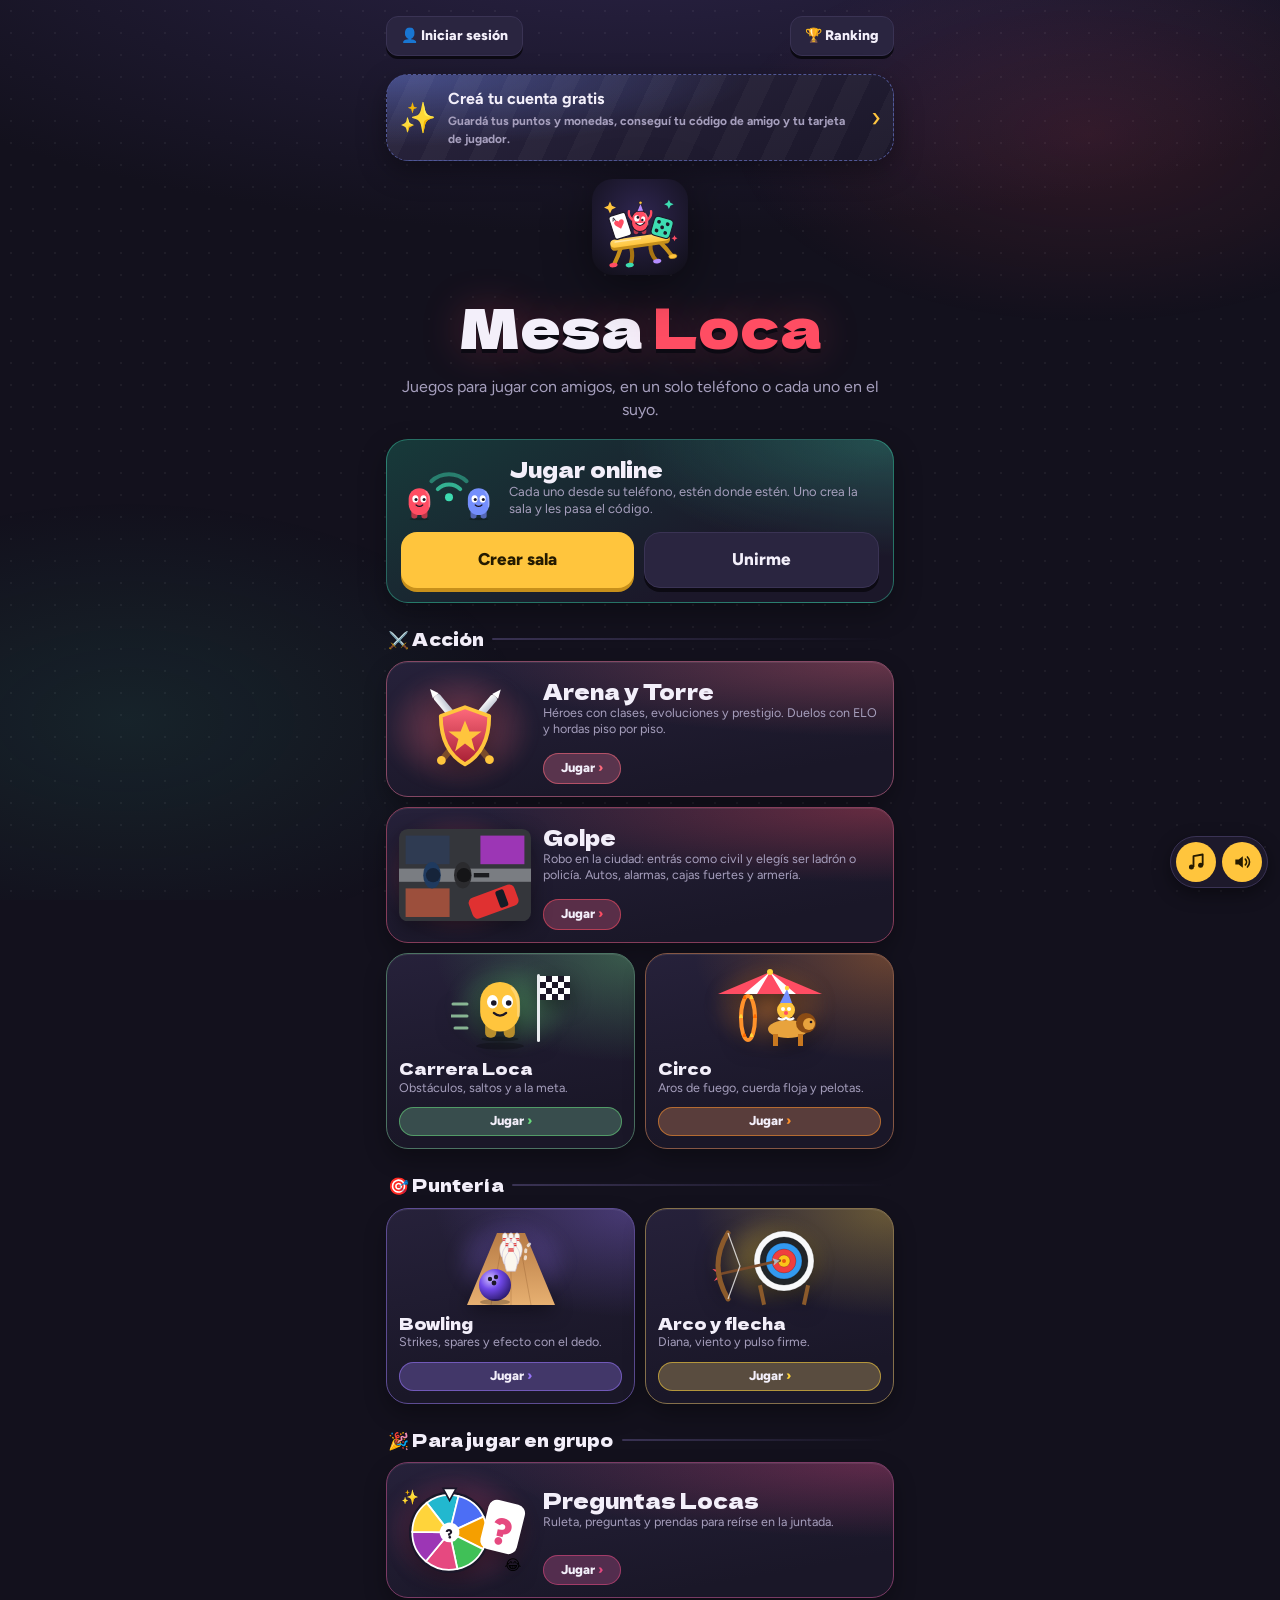
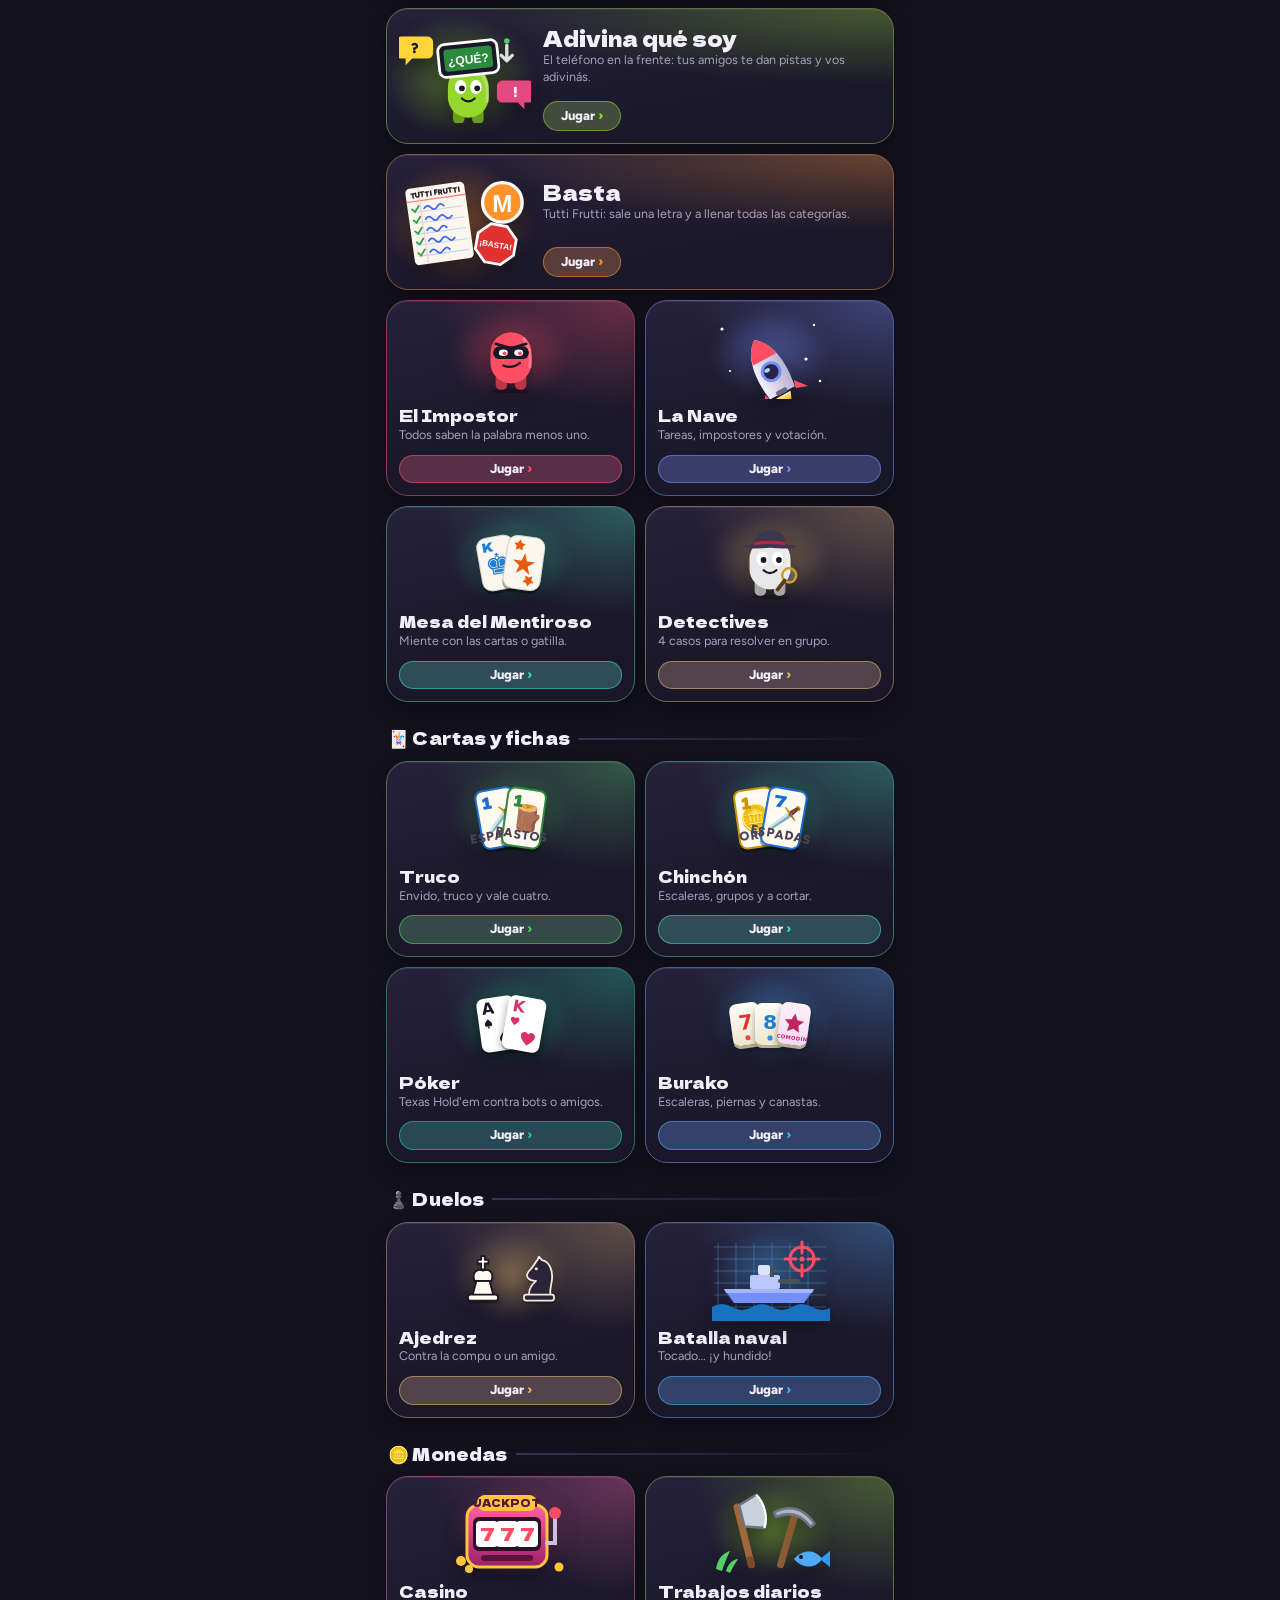
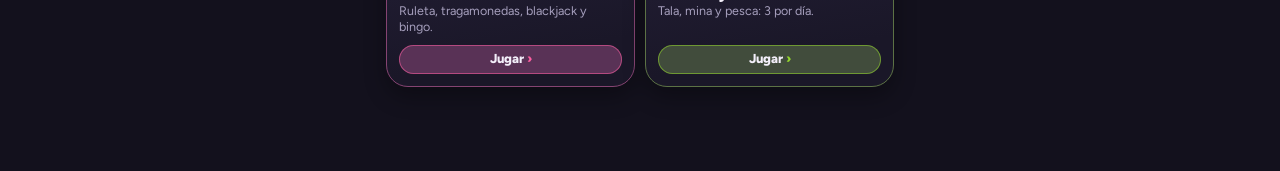
==== commit ff04aa0d: "Golpe v2: ciudad grande, zona segura con armería, autos, alarmas y cajas fuertes - Mapa 6x6 con zona" ====
--- a/index.html
+++ b/index.html
@@ -19,69 +19,69 @@
 <link rel="preconnect" href="https://fonts.googleapis.com">
 <link rel="preconnect" href="https://fonts.gstatic.com" crossorigin>
 <link rel="stylesheet" href="https://fonts.googleapis.com/css2?family=Dela+Gothic+One&family=Figtree:wght@400;600;800&family=Special+Elite&family=Noto+Color+Emoji&display=swap">
-<link rel="stylesheet" href="css/estilo.css?v=2611261">
+<link rel="stylesheet" href="css/estilo.css?v=2611271">
 </head>
 <body>
 <main class="app" id="app"></main>
-<script src="js/vendor/peerjs.min.js?v=2611261"></script>
-<script src="js/palabras.js?v=2611261"></script>
-<script src="js/arte.js?v=2611261"></script>
-<script src="js/menu-arte.js?v=2611261"></script>
-<script src="js/app.js?v=2611261"></script>
-<script src="js/mente.js?v=2611261"></script>
-<script src="js/impostor.js?v=2611261"></script>
-<script src="js/mentiroso.js?v=2611261"></script>
-<script src="js/casos-data.js?v=2611261"></script>
-<script src="js/casos.js?v=2611261"></script>
-<script src="js/ajedrez.js?v=2611261"></script>
-<script src="js/naval.js?v=2611261"></script>
-<script src="js/chinchon.js?v=2611261"></script>
-<script src="js/truco.js?v=2611261"></script>
-<script src="js/burako.js?v=2611261"></script>
-<script src="js/poker.js?v=2611261"></script>
-<script src="js/carrera.js?v=2611261"></script>
-<script src="js/carrera-pixi.js?v=2611261"></script>
-<script src="js/timba.js?v=2611261"></script>
-<script src="js/tragamonedas.js?v=2611261"></script>
-<script src="js/bingo.js?v=2611261"></script>
-<script src="js/blackjack.js?v=2611261"></script>
-<script src="js/nave.js?v=2611261"></script>
-<script src="js/nave-pixi.js?v=2611261"></script>
-<script src="js/tiros.js?v=2611261"></script>
-<script src="js/bowling.js?v=2611261"></script>
-<script src="js/arco.js?v=2611261"></script>
-<script src="js/circo.js?v=2611261"></script>
-<script src="js/golpe.js?v=2611261"></script>
-<script src="js/golpe-vista.js?v=2611261"></script>
-<script src="js/preguntas-data.js?v=2611261"></script>
-<script src="js/preguntas.js?v=2611261"></script>
-<script src="js/adivina-data.js?v=2611261"></script>
-<script src="js/adivina.js?v=2611261"></script>
-<script src="js/basta-data.js?v=2611261"></script>
-<script src="js/basta.js?v=2611261"></script>
-<script src="js/red.js?v=2611261"></script>
-<script src="js/bd.js?v=2611261"></script>
-<script src="js/cuenta.js?v=2611261"></script>
-<script src="js/catalogo.js?v=2611261"></script>
-<script src="js/tienda.js?v=2611261"></script>
-<script src="js/trabajos.js?v=2611261"></script>
-<script src="js/eventos.js?v=2611261"></script>
-<script src="js/arena.js?v=2611261"></script>
-<script src="js/arena-fx.js?v=2611261"></script>
-<script src="js/arena-pixi.js?v=2611261"></script>
-<script src="js/heroes.js?v=2611261"></script>
-<script src="js/torre.js?v=2611261"></script>
-<script src="js/misiones.js?v=2611261"></script>
-<script src="js/referidos.js?v=2611261"></script>
-<script src="js/social.js?v=2611261"></script>
-<script src="js/presencia.js?v=2611261"></script>
-<script src="js/avisos.js?v=2611261"></script>
-<script src="js/tarjeta.js?v=2611261"></script>
-<script src="js/chat.js?v=2611261"></script>
-<script src="js/voz.js?v=2611261"></script>
-<script src="js/supabase-config.js?v=2611261"></script>
-<script src="js/nube.js?v=2611261"></script>
-<script src="js/sonido.js?v=2611261"></script>
-<script src="js/inicio.js?v=2611261"></script>
+<script src="js/vendor/peerjs.min.js?v=2611271"></script>
+<script src="js/palabras.js?v=2611271"></script>
+<script src="js/arte.js?v=2611271"></script>
+<script src="js/menu-arte.js?v=2611271"></script>
+<script src="js/app.js?v=2611271"></script>
+<script src="js/mente.js?v=2611271"></script>
+<script src="js/impostor.js?v=2611271"></script>
+<script src="js/mentiroso.js?v=2611271"></script>
+<script src="js/casos-data.js?v=2611271"></script>
+<script src="js/casos.js?v=2611271"></script>
+<script src="js/ajedrez.js?v=2611271"></script>
+<script src="js/naval.js?v=2611271"></script>
+<script src="js/chinchon.js?v=2611271"></script>
+<script src="js/truco.js?v=2611271"></script>
+<script src="js/burako.js?v=2611271"></script>
+<script src="js/poker.js?v=2611271"></script>
+<script src="js/carrera.js?v=2611271"></script>
+<script src="js/carrera-pixi.js?v=2611271"></script>
+<script src="js/timba.js?v=2611271"></script>
+<script src="js/tragamonedas.js?v=2611271"></script>
+<script src="js/bingo.js?v=2611271"></script>
+<script src="js/blackjack.js?v=2611271"></script>
+<script src="js/nave.js?v=2611271"></script>
+<script src="js/nave-pixi.js?v=2611271"></script>
+<script src="js/tiros.js?v=2611271"></script>
+<script src="js/bowling.js?v=2611271"></script>
+<script src="js/arco.js?v=2611271"></script>
+<script src="js/circo.js?v=2611271"></script>
+<script src="js/golpe.js?v=2611271"></script>
+<script src="js/golpe-vista.js?v=2611271"></script>
+<script src="js/preguntas-data.js?v=2611271"></script>
+<script src="js/preguntas.js?v=2611271"></script>
+<script src="js/adivina-data.js?v=2611271"></script>
+<script src="js/adivina.js?v=2611271"></script>
+<script src="js/basta-data.js?v=2611271"></script>
+<script src="js/basta.js?v=2611271"></script>
+<script src="js/red.js?v=2611271"></script>
+<script src="js/bd.js?v=2611271"></script>
+<script src="js/cuenta.js?v=2611271"></script>
+<script src="js/catalogo.js?v=2611271"></script>
+<script src="js/tienda.js?v=2611271"></script>
+<script src="js/trabajos.js?v=2611271"></script>
+<script src="js/eventos.js?v=2611271"></script>
+<script src="js/arena.js?v=2611271"></script>
+<script src="js/arena-fx.js?v=2611271"></script>
+<script src="js/arena-pixi.js?v=2611271"></script>
+<script src="js/heroes.js?v=2611271"></script>
+<script src="js/torre.js?v=2611271"></script>
+<script src="js/misiones.js?v=2611271"></script>
+<script src="js/referidos.js?v=2611271"></script>
+<script src="js/social.js?v=2611271"></script>
+<script src="js/presencia.js?v=2611271"></script>
+<script src="js/avisos.js?v=2611271"></script>
+<script src="js/tarjeta.js?v=2611271"></script>
+<script src="js/chat.js?v=2611271"></script>
+<script src="js/voz.js?v=2611271"></script>
+<script src="js/supabase-config.js?v=2611271"></script>
+<script src="js/nube.js?v=2611271"></script>
+<script src="js/sonido.js?v=2611271"></script>
+<script src="js/inicio.js?v=2611271"></script>
 </body>
 </html>
--- a/css/estilo.css
+++ b/css/estilo.css
@@ -2208,7 +2208,7 @@
 .gp-joy i { position: absolute; left: 30px; top: 30px; width: 50px; height: 50px; border-radius: 50%; background: rgba(255, 255, 255, .5); }
 .gp-joy.der i { background: rgba(255, 107, 107, .6); }
 .gp-acc { position: absolute; right: 12px; bottom: calc(150px + env(safe-area-inset-bottom, 0px)); display: flex; flex-direction: column; gap: 8px; align-items: flex-end; z-index: 3; }
-.gp-b { padding: 10px 14px; border-radius: 14px; font-weight: 900; font-size: 15px; background: rgba(15, 13, 24, .88); border: 2px solid var(--spot); color: #fff; touch-action: manipulation; }
+.gp-b { padding: 10px 14px; border-radius: 14px; font-weight: 800; font-size: 15px; background: rgba(15, 13, 24, .88); border: 2px solid var(--spot); color: #fff; touch-action: manipulation; }
 .gp-b small { font-weight: 800; }
 .gp-b:disabled { opacity: .45; }
 .gp-ayuda-dedos { position: absolute; left: 0; right: 0; bottom: calc(40px + env(safe-area-inset-bottom, 0px)); text-align: center; font-size: 14px; font-weight: 800; opacity: .75; pointer-events: none; z-index: 2; text-shadow: 0 2px 6px #000; }
@@ -2227,3 +2227,43 @@
 body.en-golpe .audio-ctl { top: calc(176px + var(--sat)); }
 body.en-golpe .chat-flot { top: calc(268px + var(--sat)); }
 body.en-golpe .voz-flot { top: calc(322px + var(--sat)); }
+/* Golpe v2: íconos dibujados, botones por contexto, armería */
+.gp-ic { width: 20px; height: 20px; vertical-align: middle; object-fit: contain; flex: none; }
+.gp-top .ar-chip { display: inline-flex; align-items: center; gap: 4px; }
+.gp-rolchip i { width: 10px; height: 10px; border-radius: 50%; background: var(--rc); box-shadow: 0 0 0 2px rgba(0,0,0,.4); }
+.gp-segura { border-color: #2f9e44 !important; color: #b2f2bb; }
+.gp-oculto { border-color: #66a80f !important; color: #d8f5a2; }
+.gp-arma { display: inline-flex; align-items: center; gap: 5px; }
+.gp-moch i { width: 28px; height: 28px; }
+.gp-moch i .gp-ic { width: 22px; height: 22px; }
+.gp-mini { width: 112px; height: 112px; }
+.gp-acc { max-width: 62vw; }
+.gp-b { font-size: 14px; padding: 9px 13px; text-align: right; }
+.gp-b.gp-rojo { border-color: #e03131; }
+.gp-b.gp-azul { border-color: #1c7ed6; }
+.gp-b.gp-dorado { border-color: #f59f00; }
+.gp-b.gp-off { border-color: var(--line); }
+.gp-trab { position: absolute; left: 50%; top: 58%; transform: translateX(-50%); width: min(70vw, 260px); padding: 8px 10px 10px; border-radius: 12px; background: rgba(15, 13, 24, .88); border: 1px solid var(--line); z-index: 3; pointer-events: none; text-align: center; font-weight: 800; font-size: 13px; }
+.gp-trab i { display: block; height: 6px; margin-top: 6px; border-radius: 3px; background: #fab005; width: 0; transition: width .1s linear; }
+.gp-tienda { position: absolute; left: 10px; right: 10px; bottom: calc(14px + env(safe-area-inset-bottom, 0px)); max-height: 62vh; overflow: auto; z-index: 5; background: rgba(18, 16, 26, .96); border: 1px solid var(--line); border-radius: 16px; padding: 12px; }
+.gp-tienda-cab { display: flex; justify-content: space-between; align-items: center; font-size: 18px; }
+.gp-x { padding: 6px 12px; border-radius: 10px; border: 1px solid var(--line); background: transparent; color: inherit; font-weight: 800; }
+.gp-tienda-plata { margin: 6px 0; font-size: 13px; opacity: .85; }
+.gp-tienda-nota { margin: 0 0 6px; font-size: 12px; opacity: .7; }
+.gp-items { display: grid; gap: 6px; }
+.gp-item { display: grid; grid-template-columns: 34px 1fr auto; align-items: center; gap: 8px; text-align: left; padding: 8px 10px; border-radius: 12px; border: 1px solid var(--line); background: rgba(255, 255, 255, .04); color: inherit; }
+.gp-item .gp-ic { width: 32px; height: 32px; }
+.gp-item span { display: flex; flex-direction: column; }
+.gp-item small { opacity: .7; font-size: 12px; }
+.gp-item em { font-style: normal; font-weight: 900; color: #ffd43b; }
+.gp-item:disabled { opacity: .45; }
+.gp-kit-fila { display: flex; flex-wrap: wrap; gap: 6px 14px; align-items: center; margin: 4px 0; }
+.gp-kit-fila span { display: inline-flex; align-items: center; gap: 5px; }
+.gp-kit .gp-ic { width: 26px; height: 26px; }
+.gp-guarida { display: flex; flex-direction: column; gap: 6px; margin-top: 8px; }
+.gp-guarida i, .gp-guarida .gp-ic { margin-right: 2px; }
+.gp-rolchip i { display: inline-block; position: static; flex: none; }
+.golpe .gp-top { right: 132px; }
+.golpe .gp-mini { top: calc(56px + var(--sat)); }
+body.en-golpe .audio-ctl { top: calc(180px + var(--sat)); }
+.golpe .gp-feed { top: auto; bottom: calc(190px + env(safe-area-inset-bottom, 0px)); }
